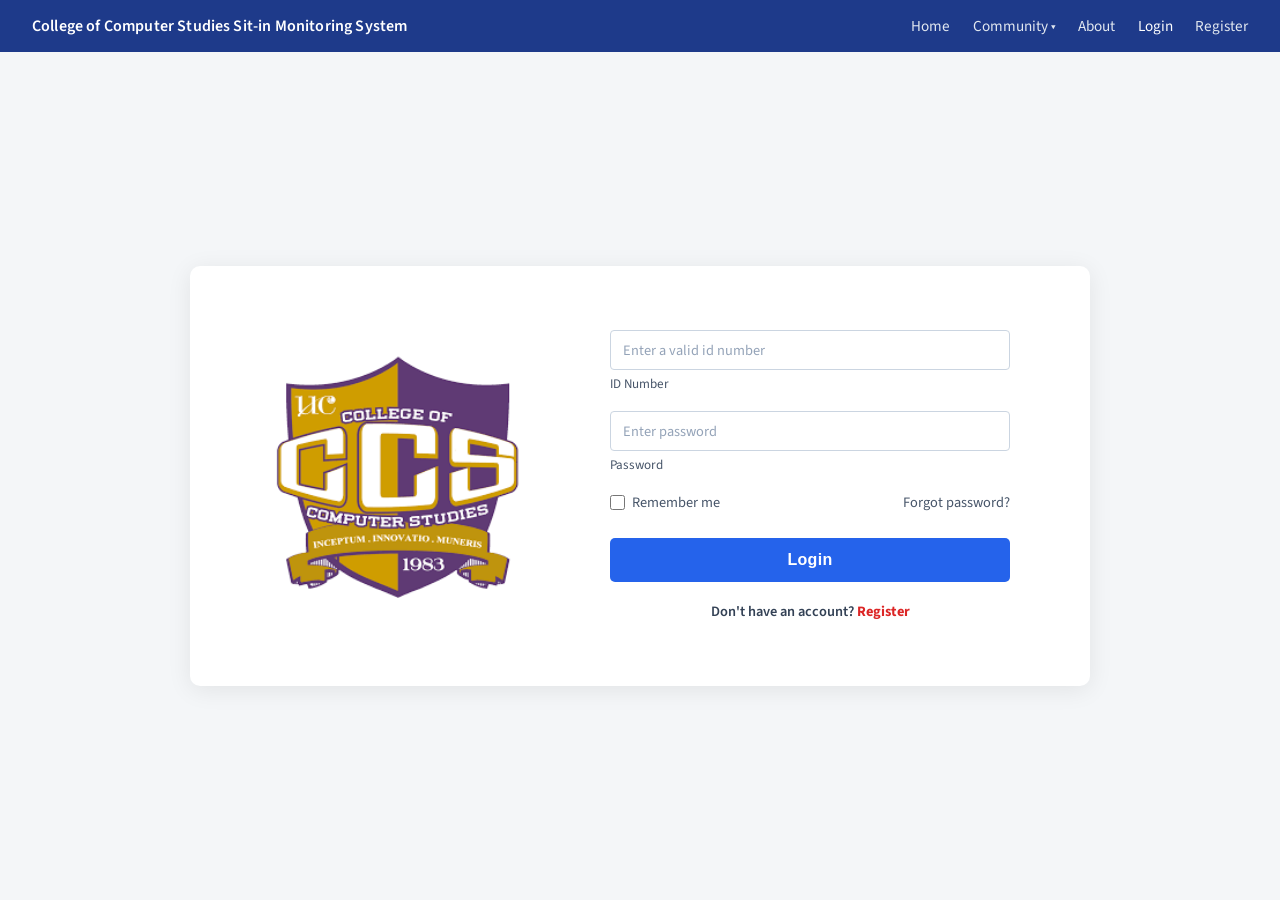
==== index.html @ 719eb95a "add all" ====
<!DOCTYPE html>
<html lang="en">
<head>
  <meta charset="UTF-8" />
  <meta name="viewport" content="width=device-width, initial-scale=1.0"/>
  <title>CCS | Login</title>
  <link href="https://fonts.googleapis.com/css2?family=Source+Sans+3:wght@400;600;700&display=swap" rel="stylesheet"/>
  <link rel="stylesheet" href="style.css">
</head>
<body class="login-page">
  <!-- NAVBAR -->
  <nav>
    <span class="nav-brand">College of Computer Studies Sit-in Monitoring System</span>
    <ul class="nav-links">
      <li><a href="#">Home</a></li>
      <li><a href="#">Community ▾</a></li>
      <li><a href="#">About</a></li>
      <li><a href="#" class="active">Login</a></li>
      <li><a href="register.html">Register</a></li>
    </ul>
  </nav>

  <!-- MAIN CONTENT -->
  <main>
    <div class="login-card">
      <!-- FIXED LOGO - NO FALLBACK BOX -->
      <div class="logo-side">
        <img src="images/logo.png" alt="UC CCS Logo" style="width:260px;height:auto;display:block;"/>
      </div>

      <!-- Form -->
      <div class="form-side">
        <form id="login-form">
          <div class="field-group">
            <input type="text" id="idNumber" name="idNumber" placeholder="Enter a valid id number" required/>
            <label for="idNumber">ID Number</label>
          </div>

          <div class="field-group">
            <input type="password" id="password" name="password" placeholder="Enter password" required/>
            <label for="password">Password</label>
          </div>

          <div class="row-options">
            <label class="remember">
              <input type="checkbox" id="rememberMe"/>
              Remember me
            </label>
            <a href="#" class="forgot">Forgot password?</a>
          </div>

          <button type="submit" class="btn-login">Login</button>

          <p class="register-hint">
            Don't have an account? <a href="register.html">Register</a>
          </p>
        </form>
      </div>
    </div>
  </main>

  <script src="script.js"></script>
</body>
</html>
---- style.css ----
*, *::before, *::after { 
  box-sizing: border-box; 
  margin: 0; 
  padding: 0; 
}

body {
  font-family: 'Source Sans 3', sans-serif;
  background: #f4f6f8;
  min-height: 100vh;
  display: flex;
  flex-direction: column;
}

/* ── NAVBAR ── */
nav {
  background: #1e3a8a;
  padding: 0 2rem;
  height: 52px;
  display: flex;
  align-items: center;
  justify-content: space-between;
}

.nav-brand {
  color: #fff;
  font-size: 1rem;
  font-weight: 600;
  letter-spacing: 0.01em;
}

.nav-links {
  display: flex;
  gap: 1.4rem;
  list-style: none;
}

.nav-links a {
  color: #e2e8f0;
  text-decoration: none;
  font-size: 0.95rem;
  transition: color .2s;
}

.nav-links a:hover,
.nav-links a.active { 
  color: #fff; 
}

/* ── LOGIN PAGE ── */
.login-page main {
  flex: 1;
  display: flex;
  align-items: center;
  justify-content: center;
  padding: 3rem 2rem;
}

.login-card {
  background: #fff;
  border-radius: 10px;
  box-shadow: 0 4px 24px rgba(0,0,0,.08);
  display: flex;
  align-items: center;
  gap: 5rem;
  padding: 4rem 5rem;
  max-width: 900px;
  width: 100%;
}

/* NAV LOGO - UPPER RIGHT CORNER */
.nav-logo {
  width: 45px;
  height: auto;
  border-radius: 4px;
}


.logo-fallback {
  display: none;
  width: 220px;
  height: 220px;
  background: linear-gradient(135deg, #4c1d95, #92400e);
  border-radius: 12px;
  display: flex;
  align-items: center;
  justify-content: center;
  color: #fff;
  font-size: 3rem;
  font-weight: 900;
  margin: 0 auto;
}

.form-side {
  flex: 1;
  min-width: 280px;
}

/* ── REGISTER PAGE ── */
.register-page main {
  flex: 1;
  display: flex;
  align-items: flex-start;
  justify-content: center;
  padding: 2.5rem 1.5rem;
}

.register-card {
  background: #fff;
  border-radius: 10px;
  box-shadow: 0 4px 24px rgba(0,0,0,.08);
  padding: 2.5rem 3rem;
  max-width: 880px;
  width: 100%;
  position: relative;
}

.btn-back {
  position: absolute;
  top: 1.4rem;
  left: 1.4rem;
  background: #dc2626;
  color: #fff;
  border: none;
  border-radius: 4px;
  padding: .35rem .9rem;
  font-size: 0.85rem;
  font-weight: 600;
  cursor: pointer;
  transition: background .2s;
  text-decoration: none;
}

.btn-back:hover { 
  background: #b91c1c; 
}

.register-card h1 {
  text-align: center;
  font-size: 1.6rem;
  font-weight: 700;
  color: #1e293b;
  margin-bottom: 2rem;
}

.register-body {
  display: flex;
  gap: 3rem;
  align-items: flex-start;
}

.form-col {
  flex: 1;
}

.illustration-col {
  width: 220px;
  flex-shrink: 0;
  display: flex;
  align-items: center;
  justify-content: center;
  padding-top: 1rem;
}

.svg-illustration {
  width: 200px;
}

/* ── FORM FIELDS (Shared) ── */
.field-group {
  margin-bottom: 1.1rem;
}

.field-group input,
.field-group select {
  width: 100%;
  padding: .55rem .75rem;
  border: 1px solid #cbd5e1;
  border-radius: 4px;
  font-size: 0.9rem;
  color: #334155;
  outline: none;
  background: #fff;
  transition: border-color .2s, box-shadow .2s;
  font-family: inherit;
}

.field-group input:focus,
.field-group select:focus {
  border-color: #3b82f6;
  box-shadow: 0 0 0 3px rgba(59,130,246,.12);
}

.field-group label {
  display: block;
  font-size: 0.82rem;
  color: #475569;
  margin-top: .3rem;
}

.field-group input::placeholder { 
  color: #94a3b8; 
}

/* ── LOGIN SPECIFIC ── */
.row-options {
  display: flex;
  align-items: center;
  justify-content: space-between;
  margin-bottom: 1.6rem;
}

.remember {
  display: flex;
  align-items: center;
  gap: .45rem;
  font-size: 0.9rem;
  color: #475569;
  cursor: pointer;
}

.remember input[type="checkbox"] {
  width: 15px;
  height: 15px;
  accent-color: #1e3a8a;
  cursor: pointer;
}

.forgot {
  font-size: 0.9rem;
  color: #475569;
  text-decoration: none;
  transition: color .2s;
}

.forgot:hover { 
  color: #1e3a8a; 
}

.btn-login {
  width: 100%;
  padding: .8rem;
  background: #2563eb;
  color: #fff;
  font-size: 1rem;
  font-weight: 600;
  border: none;
  border-radius: 5px;
  cursor: pointer;
  letter-spacing: 0.02em;
  transition: background .2s, transform .1s;
}

.btn-login:hover { 
  background: #1d4ed8; 
}

.btn-login:active { 
  transform: scale(.98); 
}

.register-hint {
  text-align: center;
  margin-top: 1.2rem;
  font-size: 0.9rem;
  font-weight: 600;
  color: #334155;
}

.register-hint a {
  color: #dc2626;
  text-decoration: none;
  font-weight: 700;
}

.register-hint a:hover { 
  text-decoration: underline; 
}

/* ── REGISTER BUTTON ── */
.btn-register {
  display: block;
  margin: 1.8rem auto 0;
  padding: .65rem 2.5rem;
  background: #2563eb;
  color: #fff;
  font-size: 0.95rem;
  font-weight: 600;
  border: none;
  border-radius: 5px;
  cursor: pointer;
  transition: background .2s, transform .1s;
  letter-spacing: 0.02em;
}

.btn-register:hover { 
  background: #1d4ed8; 
}

.btn-register:active { 
  transform: scale(.98); 
}

/* RESPONSIVE */
@media (max-width: 768px) {
  .login-card {
    flex-direction: column;
    gap: 2rem;
    padding: 2rem;
  }
  
  .register-body {
    flex-direction: column;
    gap: 2rem;
  }
  
  .illustration-col {
    width: 180px;
  }
}
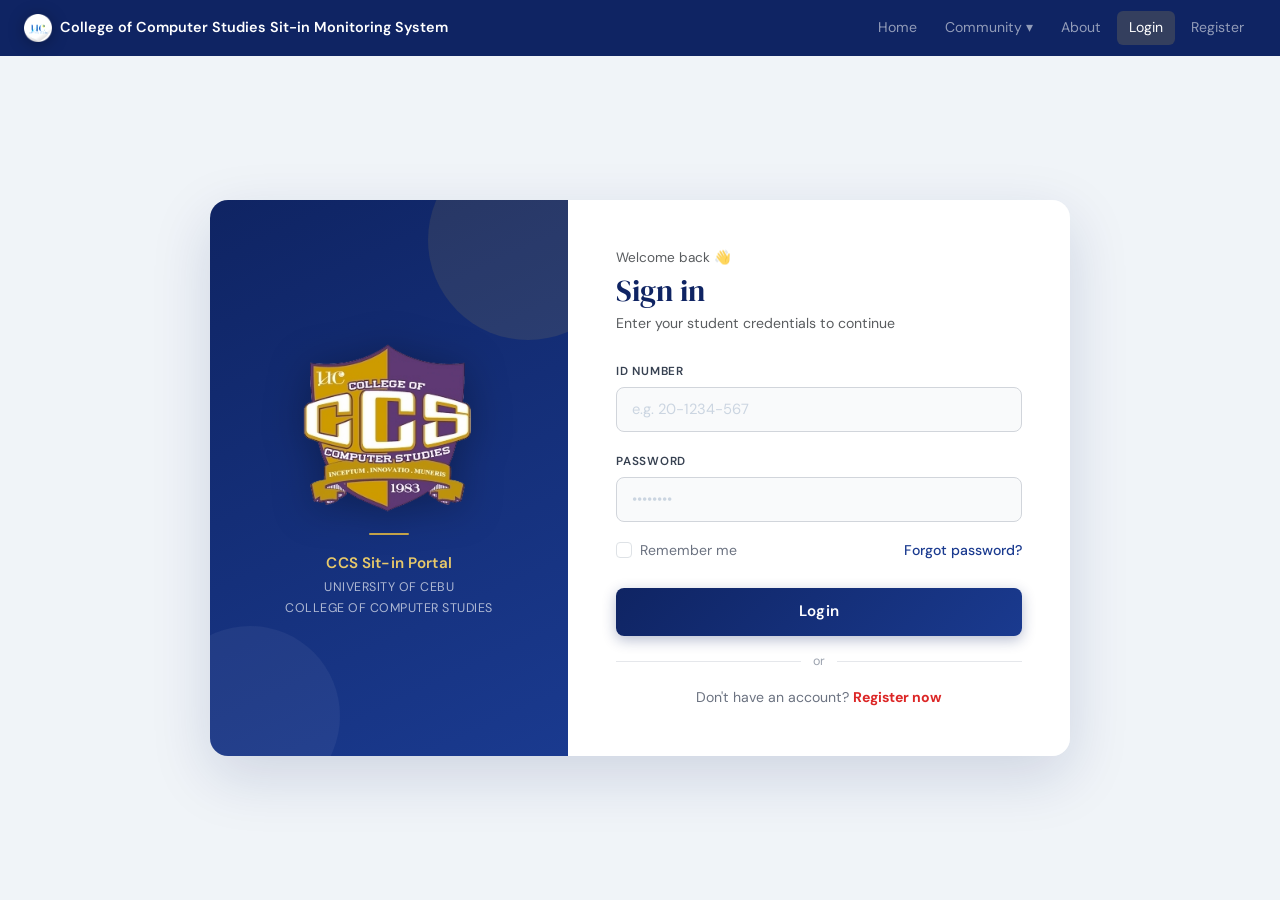
==== commit b298e44f: "Updated better V1" ====
--- a/index.html
+++ b/index.html
@@ -4,61 +4,84 @@
   <meta charset="UTF-8" />
   <meta name="viewport" content="width=device-width, initial-scale=1.0"/>
   <title>CCS | Login</title>
-  <link href="https://fonts.googleapis.com/css2?family=Source+Sans+3:wght@400;600;700&display=swap" rel="stylesheet"/>
-  <link rel="stylesheet" href="style.css">
+  <link href="https://cdn.jsdelivr.net/npm/bootstrap@5.3.3/dist/css/bootstrap.min.css" rel="stylesheet"/>
+  <link href="https://fonts.googleapis.com/css2?family=DM+Sans:wght@400;500;600&family=DM+Serif+Display&display=swap" rel="stylesheet"/>
+  <link href="style.css" rel="stylesheet"/>
 </head>
-<body class="login-page">
-  <!-- NAVBAR -->
-  <nav>
-    <span class="nav-brand">College of Computer Studies Sit-in Monitoring System</span>
-    <ul class="nav-links">
-      <li><a href="#">Home</a></li>
-      <li><a href="#">Community ▾</a></li>
-      <li><a href="#">About</a></li>
-      <li><a href="#" class="active">Login</a></li>
-      <li><a href="register.html">Register</a></li>
-    </ul>
+<body>
+
+  <!-- Navbar -->
+  <nav class="navbar navbar-expand-lg navbar-dark px-4">
+    <a class="navbar-brand fw-semibold d-flex align-items-center" href="index.html" style="font-size:.9rem; text-decoration: none;">
+      <img src="images/UC_LOGO.png" alt="UC Logo" class="nav-logo me-2" onerror="this.src='images/UC_LOGO.jpg'; this.onerror=null;"/>
+      College of Computer Studies Sit-in Monitoring System
+    </a>
+    <button class="navbar-toggler" type="button" data-bs-toggle="collapse" data-bs-target="#navMenu">
+      <span class="navbar-toggler-icon"></span>
+    </button>
+    <div class="collapse navbar-collapse" id="navMenu">
+      <ul class="navbar-nav ms-auto gap-1">
+        <li class="nav-item"><a class="nav-link" href="index.html">Home</a></li>
+        <li class="nav-item"><a class="nav-link" href="#">Community ▾</a></li>
+        <li class="nav-item"><a class="nav-link" href="#">About</a></li>
+        <li class="nav-item"><a class="nav-link active" href="#">Login</a></li>
+        <li class="nav-item"><a class="nav-link" href="register.html">Register</a></li>
+      </ul>
+    </div>
   </nav>
 
-  <!-- MAIN CONTENT -->
-  <main>
-    <div class="login-card">
-      <!-- FIXED LOGO - NO FALLBACK BOX -->
-      <div class="logo-side">
-        <img src="images/logo.png" alt="UC CCS Logo" style="width:260px;height:auto;display:block;"/>
+  <!-- Login wrapper -->
+  <div class="login-wrapper d-flex align-items-center justify-content-center p-3">
+    <div class="login-card d-flex">
+
+      <!-- Brand panel -->
+      <div class="brand-panel d-none d-md-flex flex-column align-items-center justify-content-center p-5 col-md-5 gap-3">
+        <img src="images/logo.png" alt="UC CCS Logo" style="width: 180px; height: auto; background: transparent;" onerror="this.src='images/logo.jpg'; this.onerror=null;"/>
+        <div class="gold-divider"></div>
+        <p class="brand-tagline text-center mb-0">
+          <strong>CCS Sit-in Portal</strong>
+          University of Cebu<br>College of Computer Studies
+        </p>
       </div>
 
-      <!-- Form -->
-      <div class="form-side">
+      <!-- Form panel -->
+      <div class="form-panel d-flex flex-column justify-content-center p-5 col-12 col-md-7">
+        <p class="text-muted mb-1" style="font-size:.85rem;">Welcome back 👋</p>
+        <h1 class="form-title mb-1">Sign in</h1>
+        <p class="text-muted mb-4" style="font-size:.88rem;">Enter your student credentials to continue</p>
+
         <form id="login-form">
-          <div class="field-group">
-            <input type="text" id="idNumber" name="idNumber" placeholder="Enter a valid id number" required/>
-            <label for="idNumber">ID Number</label>
+          <div class="mb-3">
+            <label for="idNumber" class="form-label">ID Number</label>
+            <input type="text" class="form-control" id="idNumber" name="idNumber" placeholder="e.g. 20-1234-567" required/>
           </div>
 
-          <div class="field-group">
-            <input type="password" id="password" name="password" placeholder="Enter password" required/>
-            <label for="password">Password</label>
+          <div class="mb-3">
+            <label for="password" class="form-label">Password</label>
+            <input type="password" class="form-control" id="password" name="password" placeholder="••••••••" required/>
           </div>
 
-          <div class="row-options">
-            <label class="remember">
-              <input type="checkbox" id="rememberMe"/>
-              Remember me
-            </label>
-            <a href="#" class="forgot">Forgot password?</a>
+          <div class="d-flex justify-content-between align-items-center mb-4">
+            <div class="form-check">
+              <input class="form-check-input" type="checkbox" id="rememberMe"/>
+              <label class="form-check-label" for="rememberMe">Remember me</label>
+            </div>
+            <a href="#" class="forgot-link">Forgot password?</a>
           </div>
 
-          <button type="submit" class="btn-login">Login</button>
+          <button type="submit" class="btn btn-ccs text-white w-100 mb-3">Login</button>
 
-          <p class="register-hint">
-            Don't have an account? <a href="register.html">Register</a>
+          <div class="or-divider mb-3">or</div>
+
+          <p class="register-hint mb-0">
+            Don't have an account? <a href="register.html">Register now</a>
           </p>
         </form>
       </div>
     </div>
-  </main>
+  </div>
 
+  <script src="https://cdn.jsdelivr.net/npm/bootstrap@5.3.3/dist/js/bootstrap.bundle.min.js"></script>
   <script src="script.js"></script>
 </body>
 </html>
--- a/style.css
+++ b/style.css
@@ -1,320 +1,143 @@
-*, *::before, *::after { 
-  box-sizing: border-box; 
-  margin: 0; 
-  padding: 0; 
+/* Shared styles */
+body { font-family: 'DM Sans', sans-serif; background-color: #f0f4f8; }
+
+/* Navbar - Shared */
+.navbar { background: #0f2463 !important; min-height: 56px; }
+.nav-dot { width:7px; height:7px; background:#c9a84c; border-radius:50%; display:inline-block; margin-right:8px; flex-shrink:0; }
+.navbar-nav .nav-link { font-size:.88rem; padding:.4rem .75rem !important; border-radius:6px; transition:background .2s; }
+.navbar-nav .nav-link:hover { background:rgba(255,255,255,.1); }
+.navbar-nav .nav-link.active { background:rgba(201,168,76,.2); }
+
+/* Login page styles */
+.login-wrapper { min-height: calc(100vh - 56px); }
+.login-card { max-width:860px; width:100%; border-radius:18px; overflow:hidden; box-shadow:0 20px 60px rgba(15,36,99,.15); }
+
+.brand-panel {
+  background: linear-gradient(155deg, #0f2463 0%, #1a3a8f 100%);
+  position: relative;
+  overflow: hidden;
+}
+.brand-panel::before {
+  content:''; position:absolute; top:-60px; right:-60px;
+  width:200px; height:200px; border-radius:50%;
+  background:rgba(201,168,76,.12);
+}
+.brand-panel::after {
+  content:''; position:absolute; bottom:-50px; left:-50px;
+  width:180px; height:180px; border-radius:50%;
+  background:rgba(255,255,255,.05);
+}
+.brand-panel img {
+  width:155px; filter:drop-shadow(0 4px 20px rgba(0,0,0,.3));
+  position:relative; z-index:1;
+}
+.gold-divider { width:40px; height:2px; background:#c9a84c; border-radius:2px; }
+.brand-tagline { color:rgba(255,255,255,.65); font-size:.78rem; letter-spacing:.04em; text-transform:uppercase; line-height:1.7; }
+.brand-tagline strong { display:block; color:#e8c96a; font-size:.95rem; font-weight:600; letter-spacing:.01em; text-transform:none; }
+
+.form-panel { background:#fff; }
+.form-title { font-family:'DM Serif Display',serif; font-size:1.9rem; color:#0f2463; }
+
+/* Register page styles */
+.register-wrapper { min-height: calc(100vh - 56px); }
+.register-card { max-width:780px; width:100%; border-radius:18px; overflow:hidden; box-shadow:0 20px 60px rgba(15,36,99,.13); }
+
+.card-header-ccs {
+  background:linear-gradient(135deg,#0f2463 0%,#1a3a8f 100%);
+  padding:1.75rem 2.25rem;
+  position:relative;
+  overflow:hidden;
+}
+.card-header-ccs::after {
+  content:''; position:absolute;
+  top:-50px; right:-50px;
+  width:160px; height:160px; border-radius:50%;
+  background:rgba(201,168,76,.15);
+}
+.card-header-ccs h1 { font-family:'DM Serif Display',serif; font-size:1.6rem; color:#fff; }
+.card-header-ccs p { font-size:.85rem; color:rgba(255,255,255,.6); margin-bottom:0; }
+.btn-back {
+  background:rgba(255,255,255,.15); color:#fff;
+  border:1px solid rgba(255,255,255,.25); border-radius:7px;
+  padding:.45rem 1rem; font-size:.85rem; font-weight:600;
+  font-family:inherit; text-decoration:none; display:inline-flex;
+  align-items:center; gap:.4rem; transition:background .2s; position:relative; z-index:1;
+}
+.btn-back:hover { background:rgba(255,255,255,.25); color:#fff; }
+
+.section-heading {
+  font-size:.7rem; font-weight:700; letter-spacing:.1em;
+  text-transform:uppercase; color:#1a3a8f;
+  padding-bottom:.5rem; border-bottom:2px solid #eef0f6;
+  margin-bottom:1rem; margin-top:1.75rem;
+}
+.section-heading:first-of-type { margin-top:0; }
+
+/* Shared form styles */
+.form-label { font-size:.73rem; font-weight:600; letter-spacing:.06em; text-transform:uppercase; color:#374151; margin-bottom:.4rem; }
+.form-control, .form-select {
+  border:1.5px solid #d1d5db; border-radius:8px;
+  padding:.65rem .9rem; font-size:.92rem; font-family:inherit;
+  background:#f9fafb; transition:border-color .2s, box-shadow .2s, background .2s;
+}
+.form-control:focus, .form-select:focus { 
+  border-color:#1a3a8f; background:#fff; 
+  box-shadow:0 0 0 3px rgba(26,58,143,.1); 
+}
+.form-control::placeholder { color:#cbd5e1; }
+.form-check-input:checked { background-color:#0f2463; border-color:#0f2463; }
+.form-check-label { font-size:.88rem; color:#6b7280; }
+
+.forgot-link { font-size:.88rem; color:#1a3a8f; text-decoration:none; font-weight:500; }
+.forgot-link:hover { color:#c9a84c; }
+
+.strength-bar { display:flex; gap:4px; margin-top:5px; }
+.strength-bar span { height:3px; flex:1; border-radius:2px; background:#e5e7eb; transition:background .3s; }
+
+/* Shared buttons */
+.btn-ccs {
+  background:linear-gradient(135deg,#0f2463,#1a3a8f); border:none;
+  border-radius:8px; padding:.8rem; font-size:.95rem; font-weight:600;
+  letter-spacing:.03em; box-shadow:0 4px 14px rgba(15,36,99,.3);
+  transition:transform .15s, box-shadow .2s;
+}
+.btn-ccs:hover { 
+  background:linear-gradient(135deg,#0f2463,#1a3a8f); 
+  transform:translateY(-1px); 
+  box-shadow:0 8px 22px rgba(15,36,99,.35); 
+}
+.btn-ccs:active { transform:scale(.98); }
+
+.or-divider { display:flex; align-items:center; gap:.75rem; color:#9ca3af; font-size:.78rem; }
+.or-divider::before, .or-divider::after { content:''; flex:1; height:1px; background:#e5e7eb; }
+
+.register-hint, .signin-hint { font-size:.88rem; color:#6b7280; }
+.register-hint, .signin-hint { text-align:center; }
+.register-hint a, .signin-hint a { color:#dc2626; font-weight:700; text-decoration:none; }
+.register-hint a:hover, .signin-hint a:hover { text-decoration:underline; }
+.signin-hint a { color:#1a3a8f; font-weight:600; }
+
+.form-footer { border-top:1px solid #f3f4f6; padding-top:1.5rem; margin-top:1.75rem; }
+
+/* ADD THIS TO THE END OF YOUR style.css */
+
+/* Navbar logo */
+.nav-logo {
+  width: 28px !important;
+  height: 28px !important;
+  object-fit: contain;
+  flex-shrink: 0;
+  filter: brightness(1.1) drop-shadow(0 2px 8px rgba(0,0,0,0.3));
+  transition: transform 0.2s ease;
 }
 
-body {
-  font-family: 'Source Sans 3', sans-serif;
-  background: #f4f6f8;
-  min-height: 100vh;
-  display: flex;
-  flex-direction: column;
+.navbar-brand:hover .nav-logo {
+  transform: scale(1.1);
 }
 
-/* ── NAVBAR ── */
-nav {
-  background: #1e3a8a;
-  padding: 0 2rem;
-  height: 52px;
-  display: flex;
-  align-items: center;
-  justify-content: space-between;
+.navbar-brand {
+  transition: color 0.2s ease;
 }
 
-.nav-brand {
-  color: #fff;
-  font-size: 1rem;
-  font-weight: 600;
-  letter-spacing: 0.01em;
-}
-
-.nav-links {
-  display: flex;
-  gap: 1.4rem;
-  list-style: none;
-}
-
-.nav-links a {
-  color: #e2e8f0;
-  text-decoration: none;
-  font-size: 0.95rem;
-  transition: color .2s;
-}
-
-.nav-links a:hover,
-.nav-links a.active { 
-  color: #fff; 
-}
-
-/* ── LOGIN PAGE ── */
-.login-page main {
-  flex: 1;
-  display: flex;
-  align-items: center;
-  justify-content: center;
-  padding: 3rem 2rem;
-}
-
-.login-card {
-  background: #fff;
-  border-radius: 10px;
-  box-shadow: 0 4px 24px rgba(0,0,0,.08);
-  display: flex;
-  align-items: center;
-  gap: 5rem;
-  padding: 4rem 5rem;
-  max-width: 900px;
-  width: 100%;
-}
-
-/* NAV LOGO - UPPER RIGHT CORNER */
-.nav-logo {
-  width: 45px;
-  height: auto;
-  border-radius: 4px;
-}
-
-
-.logo-fallback {
-  display: none;
-  width: 220px;
-  height: 220px;
-  background: linear-gradient(135deg, #4c1d95, #92400e);
-  border-radius: 12px;
-  display: flex;
-  align-items: center;
-  justify-content: center;
-  color: #fff;
-  font-size: 3rem;
-  font-weight: 900;
-  margin: 0 auto;
-}
-
-.form-side {
-  flex: 1;
-  min-width: 280px;
-}
-
-/* ── REGISTER PAGE ── */
-.register-page main {
-  flex: 1;
-  display: flex;
-  align-items: flex-start;
-  justify-content: center;
-  padding: 2.5rem 1.5rem;
-}
-
-.register-card {
-  background: #fff;
-  border-radius: 10px;
-  box-shadow: 0 4px 24px rgba(0,0,0,.08);
-  padding: 2.5rem 3rem;
-  max-width: 880px;
-  width: 100%;
-  position: relative;
-}
-
-.btn-back {
-  position: absolute;
-  top: 1.4rem;
-  left: 1.4rem;
-  background: #dc2626;
-  color: #fff;
-  border: none;
-  border-radius: 4px;
-  padding: .35rem .9rem;
-  font-size: 0.85rem;
-  font-weight: 600;
-  cursor: pointer;
-  transition: background .2s;
-  text-decoration: none;
-}
-
-.btn-back:hover { 
-  background: #b91c1c; 
-}
-
-.register-card h1 {
-  text-align: center;
-  font-size: 1.6rem;
-  font-weight: 700;
-  color: #1e293b;
-  margin-bottom: 2rem;
-}
-
-.register-body {
-  display: flex;
-  gap: 3rem;
-  align-items: flex-start;
-}
-
-.form-col {
-  flex: 1;
-}
-
-.illustration-col {
-  width: 220px;
-  flex-shrink: 0;
-  display: flex;
-  align-items: center;
-  justify-content: center;
-  padding-top: 1rem;
-}
-
-.svg-illustration {
-  width: 200px;
-}
-
-/* ── FORM FIELDS (Shared) ── */
-.field-group {
-  margin-bottom: 1.1rem;
-}
-
-.field-group input,
-.field-group select {
-  width: 100%;
-  padding: .55rem .75rem;
-  border: 1px solid #cbd5e1;
-  border-radius: 4px;
-  font-size: 0.9rem;
-  color: #334155;
-  outline: none;
-  background: #fff;
-  transition: border-color .2s, box-shadow .2s;
-  font-family: inherit;
-}
-
-.field-group input:focus,
-.field-group select:focus {
-  border-color: #3b82f6;
-  box-shadow: 0 0 0 3px rgba(59,130,246,.12);
-}
-
-.field-group label {
-  display: block;
-  font-size: 0.82rem;
-  color: #475569;
-  margin-top: .3rem;
-}
-
-.field-group input::placeholder { 
-  color: #94a3b8; 
-}
-
-/* ── LOGIN SPECIFIC ── */
-.row-options {
-  display: flex;
-  align-items: center;
-  justify-content: space-between;
-  margin-bottom: 1.6rem;
-}
-
-.remember {
-  display: flex;
-  align-items: center;
-  gap: .45rem;
-  font-size: 0.9rem;
-  color: #475569;
-  cursor: pointer;
-}
-
-.remember input[type="checkbox"] {
-  width: 15px;
-  height: 15px;
-  accent-color: #1e3a8a;
-  cursor: pointer;
-}
-
-.forgot {
-  font-size: 0.9rem;
-  color: #475569;
-  text-decoration: none;
-  transition: color .2s;
-}
-
-.forgot:hover { 
-  color: #1e3a8a; 
-}
-
-.btn-login {
-  width: 100%;
-  padding: .8rem;
-  background: #2563eb;
-  color: #fff;
-  font-size: 1rem;
-  font-weight: 600;
-  border: none;
-  border-radius: 5px;
-  cursor: pointer;
-  letter-spacing: 0.02em;
-  transition: background .2s, transform .1s;
-}
-
-.btn-login:hover { 
-  background: #1d4ed8; 
-}
-
-.btn-login:active { 
-  transform: scale(.98); 
-}
-
-.register-hint {
-  text-align: center;
-  margin-top: 1.2rem;
-  font-size: 0.9rem;
-  font-weight: 600;
-  color: #334155;
-}
-
-.register-hint a {
-  color: #dc2626;
-  text-decoration: none;
-  font-weight: 700;
-}
-
-.register-hint a:hover { 
-  text-decoration: underline; 
-}
-
-/* ── REGISTER BUTTON ── */
-.btn-register {
-  display: block;
-  margin: 1.8rem auto 0;
-  padding: .65rem 2.5rem;
-  background: #2563eb;
-  color: #fff;
-  font-size: 0.95rem;
-  font-weight: 600;
-  border: none;
-  border-radius: 5px;
-  cursor: pointer;
-  transition: background .2s, transform .1s;
-  letter-spacing: 0.02em;
-}
-
-.btn-register:hover { 
-  background: #1d4ed8; 
-}
-
-.btn-register:active { 
-  transform: scale(.98); 
-}
-
-/* RESPONSIVE */
-@media (max-width: 768px) {
-  .login-card {
-    flex-direction: column;
-    gap: 2rem;
-    padding: 2rem;
-  }
-  
-  .register-body {
-    flex-direction: column;
-    gap: 2rem;
-  }
-  
-  .illustration-col {
-    width: 180px;
-  }
-}
+/* Remove old nav-dot since we're not using it anymore */
+.nav-dot { display: none; }
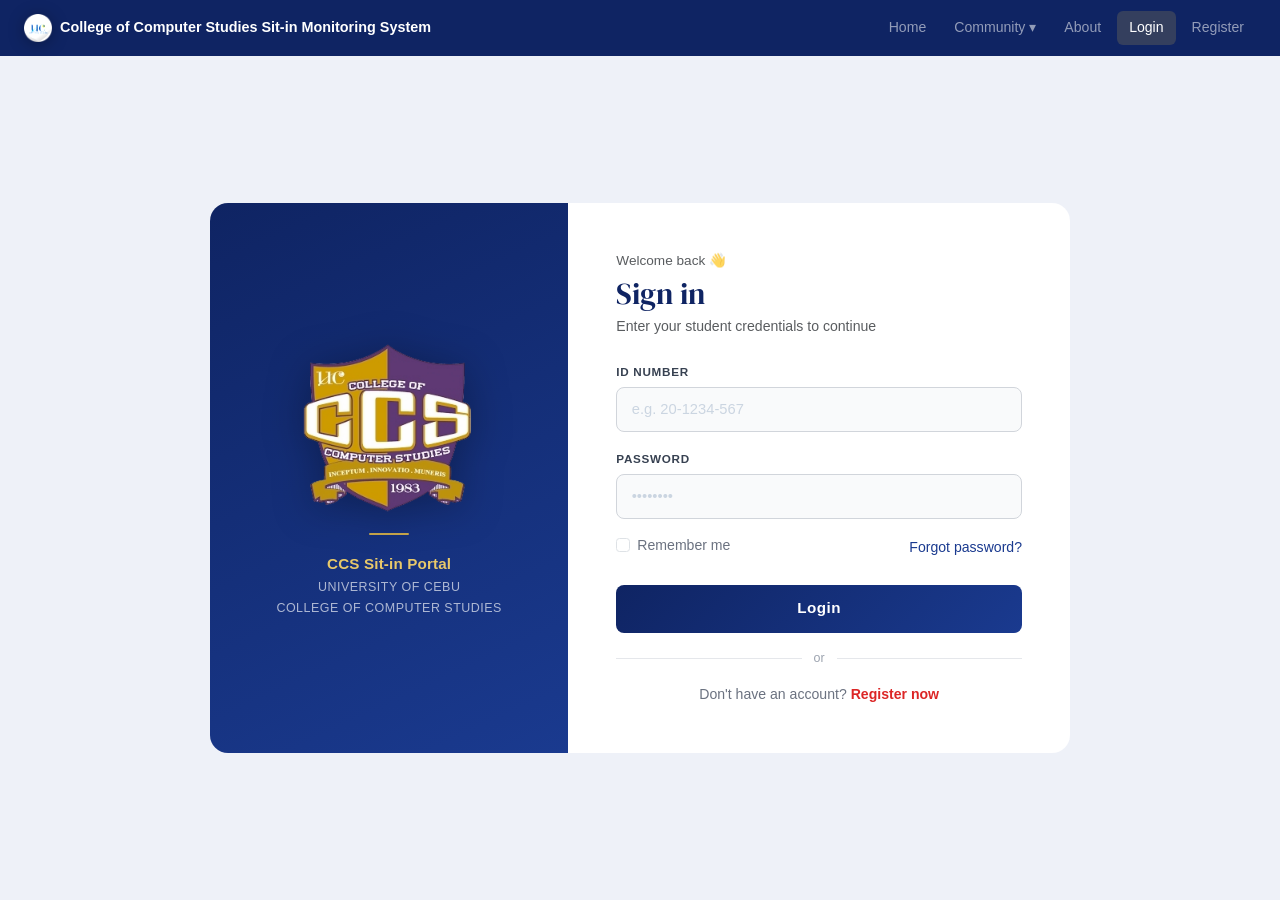
==== commit a045c4b4: "Testing V1" ====
--- a/index.html
+++ b/index.html
@@ -51,6 +51,21 @@
         <p class="text-muted mb-4" style="font-size:.88rem;">Enter your student credentials to continue</p>
 
         <form id="login-form">
+
+          <!-- ↓ ADDED: inline error box (hidden by default, shown on failed login) -->
+          <div id="loginError" style="
+            display:none;
+            background:#fee2e2;
+            border:1px solid #fca5a5;
+            color:#991b1b;
+            border-radius:7px;
+            padding:.55rem .85rem;
+            font-size:.82rem;
+            font-weight:500;
+            margin-bottom:1rem;
+          "></div>
+          <!-- ↑ ADDED -->
+
           <div class="mb-3">
             <label for="idNumber" class="form-label">ID Number</label>
             <input type="text" class="form-control" id="idNumber" name="idNumber" placeholder="e.g. 20-1234-567" required/>
@@ -84,4 +99,4 @@
   <script src="https://cdn.jsdelivr.net/npm/bootstrap@5.3.3/dist/js/bootstrap.bundle.min.js"></script>
   <script src="script.js"></script>
 </body>
-</html>
+</html>
--- a/style.css
+++ b/style.css
@@ -18,12 +18,12 @@
   overflow: hidden;
 }
 .brand-panel::before {
-  content:''; position:absolute; top:-60px; right:-60px;
+  position:absolute; top:-60px; right:-60px;
   width:200px; height:200px; border-radius:50%;
   background:rgba(201,168,76,.12);
 }
 .brand-panel::after {
-  content:''; position:absolute; bottom:-50px; left:-50px;
+  position:absolute; bottom:-50px; left:-50px;
   width:180px; height:180px; border-radius:50%;
   background:rgba(255,255,255,.05);
 }
@@ -49,7 +49,7 @@
   overflow:hidden;
 }
 .card-header-ccs::after {
-  content:''; position:absolute;
+  position:absolute;
   top:-50px; right:-50px;
   width:160px; height:160px; border-radius:50%;
   background:rgba(201,168,76,.15);
@@ -86,6 +86,9 @@
 }
 .form-control::placeholder { color:#cbd5e1; }
 .form-check-input:checked { background-color:#0f2463; border-color:#0f2463; }
+.form-check-input:focus {
+  box-shadow: none !important;
+}
 .form-check-label { font-size:.88rem; color:#6b7280; }
 
 .forgot-link { font-size:.88rem; color:#1a3a8f; text-decoration:none; font-weight:500; }
@@ -118,8 +121,6 @@
 .signin-hint a { color:#1a3a8f; font-weight:600; }
 
 .form-footer { border-top:1px solid #f3f4f6; padding-top:1.5rem; margin-top:1.75rem; }
-
-/* ADD THIS TO THE END OF YOUR style.css */
 
 /* Navbar logo */
 .nav-logo {
@@ -141,3 +142,610 @@
 
 /* Remove old nav-dot since we're not using it anymore */
 .nav-dot { display: none; }
+
+/* NUCLEAR OPTION - Remove ALL focus rings and outlines globally */
+*,
+*::before,
+*::after {
+  box-shadow: none !important;
+  outline: none !important;
+  border-image: none !important;
+}
+
+/* Override Bootstrap form elements specifically */
+.form-check-input:focus,
+.form-control:focus,
+.form-select:focus,
+.btn:focus,
+input:focus,
+input:focus-visible,
+input:focus-within {
+  box-shadow: none !important;
+  outline: none !important;
+  outline-offset: 0 !important;
+}
+
+/* Kill browser default focus styles */
+input:focus-visible,
+button:focus-visible {
+  outline: none !important;
+}
+
+/* ============================================================
+   CCS Sit-in Portal – Student Dashboard
+   style.css
+   ============================================================ */
+
+@import url('https://fonts.googleapis.com/css2?family=Plus+Jakarta+Sans:wght@300;400;500;600;700;800&family=Lora:wght@600;700&display=swap');
+
+/* ── VARIABLES ─────────────────────────────────────────────── */
+:root {
+  --navy:        #0d2255;
+  --navy2:       #16336b;
+  --navy3:       #1e4080;
+  --gold:        #f5a623;
+  --gold2:       #e8961a;
+  --bg:          #eef1f8;
+  --card:        #ffffff;
+  --border:      #dce3f0;
+  --text:        #0d1f45;
+  --text2:       #3d4f75;
+  --text3:       #8494b8;
+  --green:       #16a34a;
+  --green-bg:    #dcfce7;
+  --red:         #dc2626;
+  --red-bg:      #fee2e2;
+  --blue:        #2563eb;
+  --blue-bg:     #dbeafe;
+  --radius:      14px;
+  --radius-sm:   10px;
+  --shadow:      0 2px 12px rgba(13,34,85,.10);
+  --shadow-lg:   0 8px 32px rgba(13,34,85,.18);
+}
+
+/* ── BASE ───────────────────────────────────────────────────── */
+*, *::before, *::after { box-sizing: border-box; }
+
+body {
+  font-family: 'Plus Jakarta Sans', sans-serif;
+  background: var(--bg);
+  color: var(--text);
+  font-size: 14px;
+}
+
+h1, h2, h3, h4, h5, h6,
+.font-display {
+  font-family: 'Lora', serif;
+}
+
+/* ── TOAST ──────────────────────────────────────────────────── */
+#liveToast {
+  min-width: 260px;
+  background: var(--navy);
+  color: #fff;
+  border: none;
+  border-radius: var(--radius-sm);
+  box-shadow: var(--shadow-lg);
+}
+#liveToast .toast-body {
+  display: flex;
+  align-items: center;
+  gap: 10px;
+  font-size: .84rem;
+  font-weight: 600;
+}
+.toast-container {
+  z-index: 1090;
+}
+
+/* ── NAVBAR ─────────────────────────────────────────────────── */
+.ccs-navbar {
+  background: linear-gradient(135deg, var(--navy) 0%, var(--navy2) 100%) !important;
+  box-shadow: 0 3px 20px rgba(13,34,85,.35);
+  padding: 0 28px;
+  height: 62px;
+}
+.ccs-navbar .navbar-brand {
+  font-family: 'Lora', serif;
+  font-size: 1rem;
+  font-weight: 700;
+  color: #fff !important;
+  display: flex;
+  align-items: center;
+  gap: 10px;
+}
+.brand-pip {
+  width: 9px; height: 9px;
+  background: var(--gold);
+  border-radius: 50%;
+  box-shadow: 0 0 8px var(--gold);
+  display: inline-block;
+}
+.ccs-navbar .nav-link {
+  color: rgba(255,255,255,.78) !important;
+  font-size: .82rem;
+  font-weight: 600;
+  padding: 7px 12px !important;
+  border-radius: 8px;
+  transition: background .18s, color .18s;
+  display: flex;
+  align-items: center;
+  gap: 6px;
+}
+.ccs-navbar .nav-link:hover,
+.ccs-navbar .nav-link.active {
+  background: rgba(255,255,255,.14);
+  color: #fff !important;
+}
+.ccs-navbar .nav-link i { font-size: .85rem; }
+
+/* logout btn */
+.btn-logout {
+  background: var(--gold) !important;
+  color: var(--navy) !important;
+  font-weight: 800 !important;
+  border-radius: 8px !important;
+  padding: 7px 16px !important;
+  border: none !important;
+}
+.btn-logout:hover { background: var(--gold2) !important; }
+
+/* notification badge */
+.notif-badge {
+  background: var(--red);
+  color: #fff;
+  font-size: .62rem;
+  font-weight: 800;
+  padding: 1px 6px;
+  border-radius: 20px;
+  margin-left: 2px;
+}
+
+/* custom dropdown */
+.ccs-dropdown-menu {
+  border: 1px solid var(--border);
+  border-radius: var(--radius-sm);
+  box-shadow: var(--shadow-lg);
+  overflow: hidden;
+  min-width: 210px;
+  padding: 0;
+}
+.ccs-dropdown-menu .dropdown-item {
+  font-size: .82rem;
+  font-weight: 500;
+  padding: 11px 16px;
+  color: var(--text);
+  border-bottom: 1px solid var(--border);
+  display: flex;
+  align-items: center;
+  gap: 10px;
+}
+.ccs-dropdown-menu .dropdown-item:last-child { border-bottom: none; }
+.ccs-dropdown-menu .dropdown-item:hover { background: var(--bg); color: var(--navy); }
+
+/* notif panel */
+.notif-header {
+  padding: 10px 16px;
+  border-bottom: 1px solid var(--border);
+  font-size: .78rem;
+  font-weight: 800;
+  color: var(--navy);
+  display: flex;
+  justify-content: space-between;
+  align-items: center;
+}
+.notif-clear {
+  font-weight: 400;
+  color: var(--text3);
+  cursor: pointer;
+  font-size: .73rem;
+}
+.notif-item {
+  display: flex;
+  gap: 12px;
+  padding: 11px 16px;
+  border-bottom: 1px solid var(--border);
+  cursor: pointer;
+  transition: background .15s;
+}
+.notif-item:hover { background: var(--bg); }
+.notif-item:last-child { border-bottom: none; }
+.notif-icon {
+  width: 34px; height: 34px;
+  border-radius: 9px;
+  display: flex; align-items: center; justify-content: center;
+  font-size: .85rem; flex-shrink: 0;
+}
+.notif-icon.blue { background: var(--blue-bg); color: var(--blue); }
+.notif-icon.green { background: var(--green-bg); color: var(--green); }
+.notif-icon.gold { background: #fef3c7; color: var(--gold2); }
+.notif-title { font-size: .8rem; font-weight: 700; color: var(--text); margin-bottom: 2px; }
+.notif-time { font-size: .7rem; color: var(--text3); }
+.notif-empty { padding: 18px; text-align: center; color: var(--text3); font-size: .82rem; font-style: italic; }
+
+/* ── PAGE WRAPPER ───────────────────────────────────────────── */
+.page-wrap {
+  max-width: 1380px;
+  margin: 0 auto;
+  padding: 26px 20px 48px;
+}
+
+/* ── VIEWS ──────────────────────────────────────────────────── */
+.view { display: none; }
+.view.active {
+  display: block;
+  animation: fadeUp .35s ease;
+}
+@keyframes fadeUp {
+  from { opacity: 0; transform: translateY(10px); }
+  to   { opacity: 1; transform: translateY(0); }
+}
+
+/* ── CARD ───────────────────────────────────────────────────── */
+.ccs-card {
+  background: var(--card);
+  border-radius: var(--radius);
+  border: 1px solid var(--border);
+  box-shadow: var(--shadow);
+  overflow: hidden;
+}
+.ccs-card-header {
+  background: linear-gradient(135deg, var(--navy2) 0%, var(--navy3) 100%);
+  color: #fff;
+  padding: 11px 18px;
+  font-size: .72rem;
+  font-weight: 700;
+  letter-spacing: .07em;
+  text-transform: uppercase;
+  display: flex;
+  align-items: center;
+  gap: 8px;
+}
+.ccs-card-header i { opacity: .8; }
+.ccs-card-body { padding: 18px; }
+
+/* ── STUDENT INFO CARD ──────────────────────────────────────── */
+.stu-avatar-wrap {
+  display: flex;
+  flex-direction: column;
+  align-items: center;
+  padding: 22px 18px 16px;
+  border-bottom: 1px solid var(--border);
+}
+.stu-avatar-wrap img {
+  width: 90px; height: 90px;
+  border-radius: 50%;
+  object-fit: cover;
+  border: 3px solid var(--navy2);
+  box-shadow: 0 4px 20px rgba(13,34,85,.25);
+  margin-bottom: 12px;
+}
+.stu-name {
+  font-family: 'Lora', serif;
+  font-size: 1rem;
+  font-weight: 700;
+  color: var(--navy);
+  text-align: center;
+  margin-bottom: 6px;
+}
+.stu-badge {
+  background: var(--bg);
+  border: 1px solid var(--border);
+  border-radius: 20px;
+  padding: 3px 14px;
+  font-size: .68rem;
+  font-weight: 700;
+  color: var(--navy2);
+  text-transform: uppercase;
+  letter-spacing: .06em;
+}
+.info-list { list-style: none; padding: 12px 18px; margin: 0; }
+.info-list li {
+  display: flex;
+  align-items: center;
+  gap: 10px;
+  padding: 9px 0;
+  border-bottom: 1px solid var(--border);
+}
+.info-list li:last-child { border-bottom: none; }
+.info-icon {
+  width: 30px; height: 30px;
+  border-radius: 8px;
+  background: var(--bg);
+  display: flex; align-items: center; justify-content: center;
+  flex-shrink: 0;
+  color: var(--navy2);
+  font-size: .8rem;
+}
+.info-label { font-size: .7rem; color: var(--text3); margin-bottom: 1px; }
+.info-value { font-size: .83rem; font-weight: 700; color: var(--text); }
+
+/* session block */
+.session-block {
+  margin: 0 18px 18px;
+  background: linear-gradient(135deg, var(--navy) 0%, #1a3f90 100%);
+  border-radius: var(--radius-sm);
+  padding: 14px 16px;
+  color: #fff;
+}
+.session-block .s-label { font-size: .68rem; text-transform: uppercase; letter-spacing: .07em; opacity: .7; margin-bottom: 6px; }
+.session-block .s-num { font-family: 'Lora', serif; font-size: 2.2rem; font-weight: 700; line-height: 1; }
+.session-block .s-sub { font-size: .72rem; opacity: .6; margin-top: 3px; }
+.session-bar { background: rgba(255,255,255,.18); border-radius: 99px; height: 5px; margin-top: 12px; overflow: hidden; }
+.session-bar-fill { height: 100%; background: var(--gold); border-radius: 99px; transition: width .8s cubic-bezier(.34,1,.64,1); }
+
+/* ── STATUS STRIP ───────────────────────────────────────────── */
+.status-strip {
+  display: flex;
+  align-items: center;
+  gap: 12px;
+  padding: 13px 18px;
+  border-radius: var(--radius);
+  border: 1.5px solid;
+  font-size: .84rem;
+  font-weight: 600;
+}
+.status-strip.off { background: #f0f4ff; border-color: #c7d4f5; color: var(--navy2); }
+.status-strip.on  { background: var(--green-bg); border-color: #86efac; color: #14532d; }
+.pulse-dot {
+  width: 10px; height: 10px;
+  border-radius: 50%;
+  flex-shrink: 0;
+  animation: pulse 1.8s infinite;
+}
+.pulse-dot.off { background: #94a3c0; box-shadow: 0 0 0 3px rgba(148,163,192,.25); }
+.pulse-dot.on  { background: var(--green); box-shadow: 0 0 0 3px rgba(22,163,74,.25); }
+@keyframes pulse { 0%,100% { opacity:1; } 50% { opacity:.5; } }
+
+/* ── QUICK ACTIONS ──────────────────────────────────────────── */
+.qa-btn {
+  display: flex;
+  flex-direction: column;
+  align-items: center;
+  justify-content: center;
+  gap: 8px;
+  padding: 18px 12px;
+  border-radius: var(--radius-sm);
+  border: 1.5px solid var(--border);
+  background: var(--card);
+  cursor: pointer;
+  color: var(--text);
+  font-size: .8rem;
+  font-weight: 700;
+  text-align: center;
+  transition: all .2s;
+  width: 100%;
+}
+.qa-btn i { font-size: 1.4rem; color: var(--navy2); }
+.qa-btn:hover {
+  background: var(--navy);
+  border-color: var(--navy);
+  color: #fff;
+  transform: translateY(-3px);
+  box-shadow: var(--shadow-lg);
+}
+.qa-btn:hover i { color: var(--gold); }
+.qa-btn.primary { background: var(--navy); border-color: var(--navy); color: #fff; }
+.qa-btn.primary i { color: var(--gold); }
+.qa-btn.primary:hover { background: var(--navy3); }
+
+/* ── ANNOUNCEMENTS ──────────────────────────────────────────── */
+.ann-item { padding: 14px 0; border-bottom: 1px solid var(--border); }
+.ann-item:last-child { border-bottom: none; padding-bottom: 0; }
+.ann-meta { display: flex; align-items: center; gap: 8px; margin-bottom: 8px; }
+.ann-tag {
+  background: var(--navy); color: #fff;
+  font-size: .65rem; font-weight: 800;
+  padding: 2px 9px; border-radius: 4px;
+  text-transform: uppercase; letter-spacing: .05em;
+}
+.ann-date { color: var(--text3); font-size: .72rem; }
+.ann-text {
+  background: var(--bg);
+  border-radius: var(--radius-sm);
+  padding: 10px 14px;
+  font-size: .83rem; color: var(--text2); line-height: 1.65;
+  border-left: 3px solid var(--navy3);
+}
+.ann-empty { color: var(--text3); font-style: italic; }
+
+/* ── RULES ──────────────────────────────────────────────────── */
+.rules-scroll { padding: 16px 18px; max-height: 500px; overflow-y: auto; font-size: .82rem; line-height: 1.72; color: var(--text2); }
+.rules-scroll::-webkit-scrollbar { width: 4px; }
+.rules-scroll::-webkit-scrollbar-track { background: var(--bg); }
+.rules-scroll::-webkit-scrollbar-thumb { background: var(--border); border-radius: 99px; }
+.rules-uni { font-family: 'Lora', serif; font-weight: 700; font-size: .95rem; color: var(--navy); text-align: center; margin-bottom: 3px; }
+.rules-dept { font-size: .68rem; text-align: center; color: var(--text3); text-transform: uppercase; letter-spacing: .07em; margin-bottom: 12px; }
+.rules-sec { font-weight: 800; font-size: .72rem; color: var(--navy); text-transform: uppercase; letter-spacing: .06em; margin: 14px 0 8px; padding-bottom: 5px; border-bottom: 1.5px solid var(--border); }
+.rules-scroll ol { padding-left: 18px; }
+.rules-scroll ol li { margin-bottom: 9px; }
+.rules-scroll ol li::marker { color: var(--navy2); font-weight: 700; }
+
+/* ── DATA TABLE ─────────────────────────────────────────────── */
+.ccs-table { width: 100%; border-collapse: collapse; font-size: .82rem; }
+.ccs-table th {
+  background: var(--navy); color: #fff;
+  padding: 10px 14px; text-align: left;
+  font-size: .72rem; font-weight: 700;
+  letter-spacing: .05em; text-transform: uppercase;
+}
+.ccs-table th:first-child { border-radius: 8px 0 0 8px; }
+.ccs-table th:last-child  { border-radius: 0 8px 8px 0; }
+.ccs-table td { padding: 10px 14px; border-bottom: 1px solid var(--border); color: var(--text2); vertical-align: middle; }
+.ccs-table tr:last-child td { border-bottom: none; }
+.ccs-table tr:hover td { background: #f8f9ff; }
+.no-data-row td { text-align: center; padding: 40px; color: var(--text3); font-style: italic; }
+
+/* chips */
+.chip { display: inline-block; padding: 3px 12px; border-radius: 20px; font-size: .7rem; font-weight: 700; border: 1.5px solid; }
+.chip-blue   { background: var(--blue-bg);  color: var(--blue);  border-color: #bfdbfe; }
+.chip-green  { background: var(--green-bg); color: var(--green); border-color: #bbf7d0; }
+.chip-red    { background: var(--red-bg);   color: var(--red);   border-color: #fecaca; }
+
+/* pagination */
+.ccs-pgbtn {
+  width: 32px; height: 32px; border-radius: 7px;
+  border: 1.5px solid var(--border); background: var(--card);
+  cursor: pointer; font-size: .78rem; font-weight: 700; color: var(--text2);
+  transition: .18s; display: inline-flex; align-items: center; justify-content: center;
+}
+.ccs-pgbtn:hover, .ccs-pgbtn.active { background: var(--navy); color: #fff; border-color: var(--navy); }
+
+/* table controls */
+.tbl-entries select {
+  border: 1.5px solid var(--border); border-radius: 7px;
+  padding: 5px 10px; font-size: .82rem; background: var(--card);
+  outline: none; cursor: pointer; font-family: inherit;
+}
+.tbl-search {
+  display: flex; align-items: center; gap: 8px;
+  background: var(--card); border: 1.5px solid var(--border);
+  border-radius: 8px; padding: 6px 12px;
+}
+.tbl-search input {
+  border: none; outline: none;
+  font-size: .82rem; color: var(--text); background: transparent; width: 200px;
+  font-family: inherit;
+}
+.tbl-search i { color: var(--text3); font-size: .8rem; }
+
+/* view header */
+.view-header { display: flex; align-items: center; justify-content: space-between; margin-bottom: 20px; }
+.view-title { font-family: 'Lora', serif; font-size: 1.45rem; font-weight: 700; color: var(--navy); display: flex; align-items: center; gap: 10px; }
+.view-title i { font-size: 1.2rem; color: var(--navy3); }
+
+/* ── FORMS ──────────────────────────────────────────────────── */
+.form-label-ccs {
+  display: block;
+  font-size: .72rem; font-weight: 700; color: var(--text2);
+  text-transform: uppercase; letter-spacing: .06em;
+  margin-bottom: 6px;
+}
+.form-control-ccs, .form-select-ccs {
+  width: 100%; padding: 10px 14px;
+  border: 1.5px solid var(--border); border-radius: var(--radius-sm);
+  font-size: .875rem; color: var(--text); background: var(--bg);
+  outline: none; transition: border-color .18s, background .18s;
+  font-family: inherit;
+}
+.form-control-ccs:focus, .form-select-ccs:focus {
+  border-color: var(--navy2); background: #fff;
+}
+.form-control-ccs[readonly] { color: var(--text3); cursor: default; }
+
+/* ── BUTTONS ────────────────────────────────────────────────── */
+.btn-ccs-primary {
+  display: flex; align-items: center; justify-content: center; gap: 8px;
+  width: 100%; padding: 12px;
+  border-radius: var(--radius-sm); border: none;
+  background: var(--navy); color: #fff;
+  font-size: .9rem; font-weight: 700; cursor: pointer;
+  transition: background .18s, transform .15s; font-family: inherit;
+}
+.btn-ccs-primary:hover { background: var(--navy3); transform: translateY(-1px); }
+
+.btn-ccs-outline {
+  background: none; border: 1.5px solid var(--border);
+  border-radius: 7px; color: var(--text2);
+  font-size: .72rem; font-weight: 700;
+  padding: 4px 10px; cursor: pointer; transition: .18s; font-family: inherit;
+}
+.btn-ccs-outline:hover { border-color: var(--navy); color: var(--navy); }
+.btn-ccs-danger { color: var(--red); border-color: #fecaca; }
+.btn-ccs-danger:hover { background: var(--red-bg); border-color: var(--red); }
+
+.btn-ccs-export {
+  display: flex; align-items: center; gap: 8px;
+  padding: 9px 18px; border-radius: var(--radius-sm); border: none;
+  background: var(--navy); color: #fff;
+  font-size: .82rem; font-weight: 700; cursor: pointer;
+  transition: background .18s; font-family: inherit;
+}
+.btn-ccs-export:hover { background: var(--navy3); }
+
+/* ── RESERVATION ────────────────────────────────────────────── */
+.res-tip { display: flex; gap: 10px; padding: 10px 0; border-bottom: 1px solid var(--border); align-items: flex-start; font-size: .8rem; color: var(--text2); line-height: 1.55; }
+.res-tip:last-child { border-bottom: none; }
+.res-tip i { color: var(--navy2); width: 16px; flex-shrink: 0; margin-top: 2px; }
+.res-tip strong { color: var(--navy); }
+
+.res-row {
+  display: flex; align-items: center; justify-content: space-between;
+  padding: 11px 14px; border-radius: var(--radius-sm);
+  background: var(--bg); border: 1.5px solid var(--border);
+  margin-bottom: 10px;
+}
+.res-row-lab { font-size: .88rem; font-weight: 700; color: var(--navy); }
+.res-row-meta { font-size: .75rem; color: var(--text3); margin-top: 2px; }
+
+/* ── PROFILE ────────────────────────────────────────────────── */
+.profile-av-card {
+  display: flex; flex-direction: column; align-items: center;
+  padding: 28px 20px;
+}
+.profile-av-card img {
+  width: 110px; height: 110px;
+  border-radius: 50%; object-fit: cover;
+  border: 3px solid var(--navy2); box-shadow: var(--shadow-lg);
+  margin-bottom: 14px;
+}
+.profile-name { font-family: 'Lora', serif; font-size: 1.05rem; font-weight: 700; color: var(--navy); text-align: center; margin-bottom: 4px; }
+.profile-role { font-size: .75rem; color: var(--text3); text-align: center; margin-bottom: 16px; }
+.btn-photo {
+  display: flex; align-items: center; gap: 7px;
+  border: 1.5px solid var(--border); background: none;
+  border-radius: 8px; padding: 7px 16px;
+  font-size: .78rem; font-weight: 700; color: var(--navy2);
+  cursor: pointer; transition: .18s; font-family: inherit;
+}
+.btn-photo:hover { border-color: var(--navy); background: var(--bg); }
+.profile-sess-stat {
+  width: 100%; margin-top: 20px;
+  background: var(--navy); border-radius: var(--radius-sm);
+  padding: 14px; color: #fff; text-align: center;
+}
+.profile-sess-stat .big { font-family: 'Lora', serif; font-size: 2rem; font-weight: 700; }
+.profile-sess-stat .sml { font-size: .72rem; opacity: .65; }
+
+/* ── MODALS (custom) ────────────────────────────────────────── */
+.ccs-modal .modal-content {
+  border-radius: var(--radius);
+  border: none;
+  box-shadow: 0 20px 60px rgba(0,0,0,.22);
+  text-align: center;
+  padding: 10px;
+}
+.ccs-modal .modal-body { padding: 28px 24px 10px; }
+.ccs-modal .modal-footer { border: none; justify-content: center; padding-bottom: 22px; gap: 10px; }
+.m-icon {
+  width: 64px; height: 64px; border-radius: 50%;
+  border: 2.5px solid var(--green);
+  display: flex; align-items: center; justify-content: center;
+  margin: 0 auto 18px;
+  color: var(--green); font-size: 1.6rem;
+}
+.m-icon.warn   { border-color: var(--gold);  color: var(--gold); }
+.m-icon.danger { border-color: var(--red);   color: var(--red);  }
+.m-title { font-family: 'Lora', serif; font-size: 1.3rem; font-weight: 700; color: var(--navy); margin-bottom: 8px; }
+.m-sub   { font-size: .85rem; color: var(--text3); line-height: 1.55; }
+.btn-m-ok {
+  background: var(--navy); color: #fff; border: none;
+  border-radius: var(--radius-sm); padding: 11px 36px;
+  font-size: .9rem; font-weight: 700; cursor: pointer;
+  font-family: inherit; transition: background .18s;
+}
+.btn-m-ok:hover { background: var(--navy3); }
+.btn-m-ok.danger { background: var(--red); }
+.btn-m-ok.danger:hover { background: #b91c1c; }
+.btn-m-cancel {
+  background: var(--bg); color: var(--text2);
+  border: 1.5px solid var(--border); border-radius: var(--radius-sm);
+  padding: 11px 24px; font-size: .9rem; font-weight: 700;
+  cursor: pointer; font-family: inherit; transition: .18s;
+}
+.btn-m-cancel:hover { border-color: var(--navy); color: var(--navy); }
+
+/* ── MISC ───────────────────────────────────────────────────── */
+.tbl-footer { display: flex; align-items: center; justify-content: space-between; margin-top: 14px; font-size: .78rem; color: var(--text3); }
+.gap-2 { gap: .5rem !important; }
+.divider { border: none; border-top: 1px solid var(--border); margin: 6px 0 18px; }
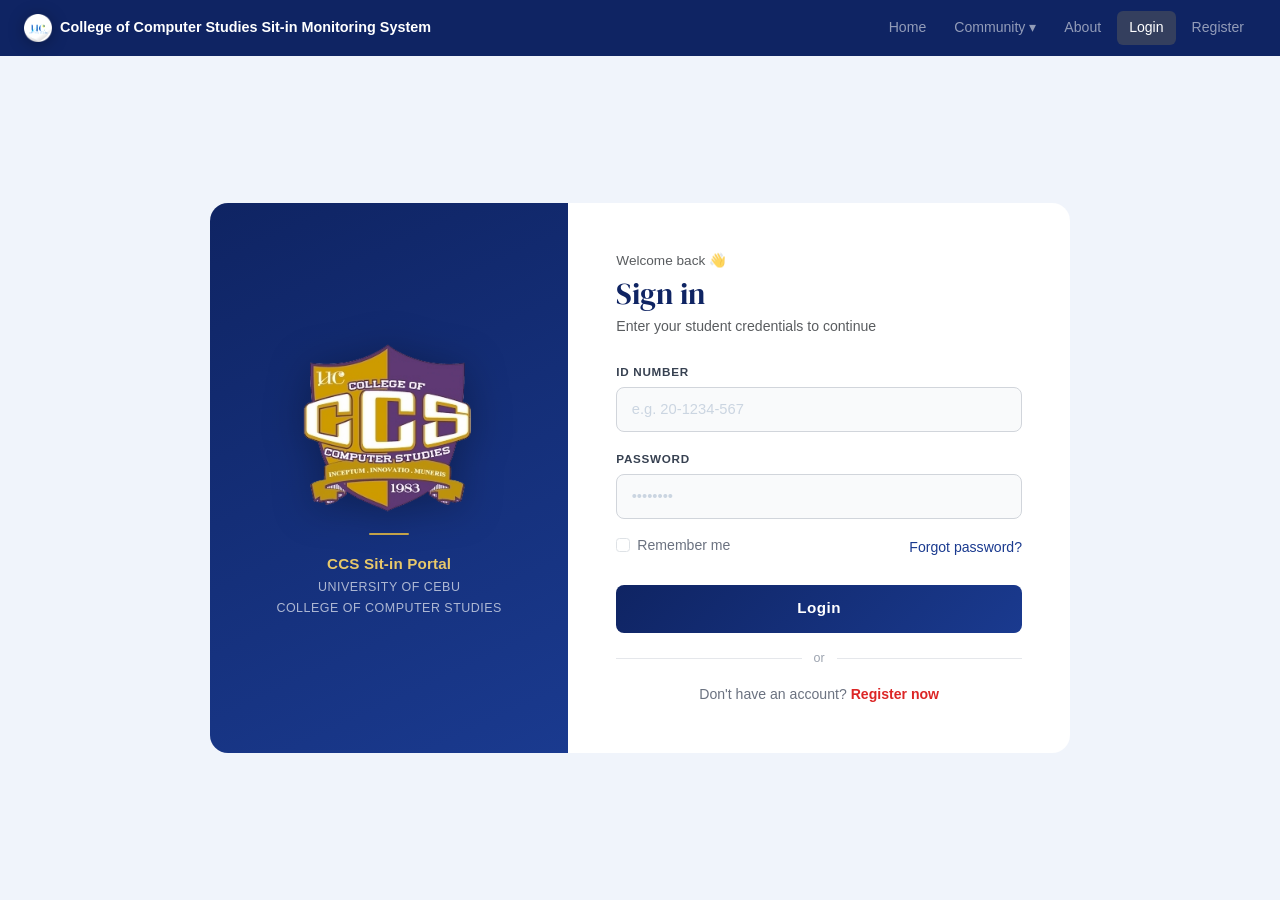
==== commit 6b15f2f3: "Updated V3.2" ====
--- a/index.html
+++ b/index.html
@@ -6,13 +6,159 @@
   <title>CCS | Login</title>
   <link href="https://cdn.jsdelivr.net/npm/bootstrap@5.3.3/dist/css/bootstrap.min.css" rel="stylesheet"/>
   <link href="https://fonts.googleapis.com/css2?family=DM+Sans:wght@400;500;600&family=DM+Serif+Display&display=swap" rel="stylesheet"/>
+  <link href="https://cdnjs.cloudflare.com/ajax/libs/font-awesome/6.5.0/css/all.min.css" rel="stylesheet"/>
   <link href="style.css" rel="stylesheet"/>
+  <style>
+    /* ── MODAL OVERLAY ─────────────────────────────── */
+    .ccs-overlay {
+      display: none;
+      position: fixed; inset: 0; z-index: 1100;
+      background: rgba(10,22,60,0.72);
+      backdrop-filter: blur(8px);
+      align-items: center; justify-content: center;
+      padding: 1rem;
+      animation: fadeOverlay .2s ease;
+    }
+    .ccs-overlay.show { display: flex; }
+    @keyframes fadeOverlay { from { opacity:0; } to { opacity:1; } }
+
+    .ccs-modal-box {
+      background: #fff;
+      border-radius: 20px;
+      width: 100%; max-width: 720px;
+      max-height: 88vh;
+      overflow-y: auto;
+      box-shadow: 0 32px 80px rgba(10,22,60,0.35);
+      animation: slideUp .25s cubic-bezier(.22,.9,.45,1);
+      position: relative;
+    }
+    @keyframes slideUp { from { transform:translateY(28px); opacity:0; } to { transform:translateY(0); opacity:1; } }
+
+    .ccs-modal-header {
+      background: linear-gradient(135deg, #0a1e5e, #1a3a9e);
+      color: #fff;
+      padding: 1.8rem 2rem 1.4rem;
+      border-radius: 20px 20px 0 0;
+      position: relative;
+    }
+    .ccs-modal-header h2 {
+      font-family: 'DM Serif Display', serif;
+      font-size: 1.6rem; margin: 0; font-weight: 400;
+    }
+    .ccs-modal-header p {
+      font-size: .85rem; opacity: .75; margin: .3rem 0 0;
+    }
+    .ccs-modal-close {
+      position: absolute; top: 1rem; right: 1.2rem;
+      background: rgba(255,255,255,.15); border: none;
+      color: #fff; width: 32px; height: 32px;
+      border-radius: 50%; cursor: pointer; font-size: .85rem;
+      display: flex; align-items: center; justify-content: center;
+      transition: background .15s;
+    }
+    .ccs-modal-close:hover { background: rgba(255,255,255,.28); }
+    .ccs-modal-body { padding: 1.8rem 2rem; }
+
+    /* ── ABOUT SECTIONS ─────────────────────────────── */
+    .about-section {
+      display: flex; gap: 1rem; align-items: flex-start;
+      padding: 1rem; border-radius: 12px;
+      border: 1px solid #e8eef8;
+      margin-bottom: .85rem;
+      transition: box-shadow .15s;
+    }
+    .about-section:hover { box-shadow: 0 4px 18px rgba(10,22,60,.08); }
+    .about-icon {
+      width: 44px; height: 44px; border-radius: 11px; flex-shrink: 0;
+      display: flex; align-items: center; justify-content: center;
+      font-size: 1.1rem;
+    }
+    .about-icon.blue  { background: rgba(37,99,235,.1);  color: #2563eb; }
+    .about-icon.gold  { background: rgba(201,152,0,.1);  color: #b98900; }
+    .about-icon.green { background: rgba(16,185,129,.1); color: #059669; }
+    .about-icon.red   { background: rgba(220,38,38,.1);  color: #dc2626; }
+    .about-icon.navy  { background: rgba(10,22,60,.08);  color: #0a1e5e; }
+    .about-section h6 { font-size: .88rem; font-weight: 700; color: #0a1e5e; margin: 0 0 .25rem; }
+    .about-section p  { font-size: .8rem;  color: #64748b; margin: 0; line-height: 1.55; }
+
+    /* ── COMMUNITY DROPDOWN ──────────────────────────── */
+    .comm-dropdown {
+      display: none;
+      position: absolute;
+      top: calc(100% + 10px);
+      right: 0;
+      width: 300px;
+      background: #fff;
+      border-radius: 14px;
+      box-shadow: 0 12px 40px rgba(10,22,60,.18);
+      border: 1px solid #e2e8f0;
+      padding: .6rem;
+      z-index: 1050;
+      animation: slideUp .18s ease;
+    }
+    .comm-dropdown.show { display: block; }
+    .comm-item {
+      display: flex; align-items: center; gap: .85rem;
+      padding: .7rem .85rem; border-radius: 9px;
+      text-decoration: none; color: inherit;
+      transition: background .12s;
+    }
+    .comm-item:hover { background: #f1f5ff; }
+    .comm-item-icon {
+      width: 38px; height: 38px; border-radius: 9px; flex-shrink: 0;
+      display: flex; align-items: center; justify-content: center;
+      font-size: .95rem;
+    }
+    .comm-item-title { font-size: .83rem; font-weight: 700; color: #0a1e5e; display: block; }
+    .comm-item-sub   { font-size: .72rem; color: #94a3b8; display: block; margin-top: 1px; }
+    .comm-divider { border: none; border-top: 1px solid #e8eef8; margin: .4rem 0; }
+
+    /* ── HOME MODAL – HERO ───────────────────────────── */
+    .home-hero {
+      background: linear-gradient(135deg, #0a1e5e, #1a3a9e);
+      padding: 1.8rem 2rem;
+      border-radius: 20px 20px 0 0;
+      color: #fff; text-align: center;
+    }
+    .home-hero h2 { font-family:'DM Serif Display',serif; font-size:1.5rem; font-weight:400; margin:.6rem 0 .4rem; }
+    .home-hero p  { font-size:.82rem; opacity:.75; margin:0; }
+    .home-stat-grid {
+      display: grid; grid-template-columns: repeat(3,1fr); gap: .75rem;
+      padding: 1.4rem 2rem;
+    }
+    .home-stat {
+      background: #f8faff;
+      border: 1px solid #e2eaf8;
+      border-radius: 12px; padding: 1rem .75rem; text-align: center;
+    }
+    .home-stat .num { font-family:'DM Serif Display',serif; font-size:2rem; color:#0a1e5e; line-height:1; }
+    .home-stat .lbl { font-size:.72rem; color:#94a3b8; font-weight:600; text-transform:uppercase; letter-spacing:.5px; margin-top:.3rem; }
+    .home-feature-list { padding: 0 2rem 1.8rem; display:flex; flex-direction:column; gap:.65rem; }
+    .home-feature {
+      display: flex; align-items: center; gap: .75rem;
+      padding: .7rem 1rem; border-radius: 10px;
+      background: #f8faff; border: 1px solid #e8eef8;
+      font-size: .82rem; color: #334155;
+    }
+    .home-feature i { width: 20px; text-align:center; color: #2563eb; }
+
+    /* ── CLAMPED NAV DROPDOWN PARENT ───────────────────── */
+    .nav-community-wrap { position: relative; }
+
+    /* ── POINT BADGE (for community) ─────────────────── */
+    .badge-new {
+      background: #ef4444; color: #fff;
+      font-size: .58rem; font-weight: 800;
+      padding: 1px 5px; border-radius: 20px;
+      vertical-align: middle; margin-left: 3px;
+    }
+  </style>
 </head>
 <body>
 
   <!-- Navbar -->
   <nav class="navbar navbar-expand-lg navbar-dark px-4">
-    <a class="navbar-brand fw-semibold d-flex align-items-center" href="index.html" style="font-size:.9rem; text-decoration: none;">
+    <a class="navbar-brand fw-semibold d-flex align-items-center" href="index.html" style="font-size:.9rem; text-decoration:none;">
       <img src="images/UC_LOGO.png" alt="UC Logo" class="nav-logo me-2" onerror="this.src='images/UC_LOGO.jpg'; this.onerror=null;"/>
       College of Computer Studies Sit-in Monitoring System
     </a>
@@ -20,23 +166,202 @@
       <span class="navbar-toggler-icon"></span>
     </button>
     <div class="collapse navbar-collapse" id="navMenu">
-      <ul class="navbar-nav ms-auto gap-1">
-        <li class="nav-item"><a class="nav-link" href="index.html">Home</a></li>
-        <li class="nav-item"><a class="nav-link" href="#">Community ▾</a></li>
-        <li class="nav-item"><a class="nav-link" href="#">About</a></li>
+      <ul class="navbar-nav ms-auto gap-1 align-items-lg-center">
+
+        <!-- HOME -->
+        <li class="nav-item">
+          <a class="nav-link" href="#" onclick="openHomeModal(event)">Home</a>
+        </li>
+
+        <!-- COMMUNITY dropdown -->
+        <li class="nav-item nav-community-wrap">
+          <a class="nav-link" href="#" onclick="toggleCommunity(event)">
+            Community ▾
+          </a>
+          <div class="comm-dropdown" id="commDropdown">
+            <a class="comm-item" href="#" onclick="closeAll()">
+              <div class="comm-item-icon" style="background:rgba(37,99,235,.1);color:#2563eb;">
+                <i class="fa-solid fa-users"></i>
+              </div>
+              <div>
+                <span class="comm-item-title">Student Groups</span>
+                <span class="comm-item-sub">Connect with your classmates & org</span>
+              </div>
+            </a>
+            <hr class="comm-divider"/>
+            <a class="comm-item" href="#" onclick="closeAll()">
+              <div class="comm-item-icon" style="background:rgba(16,185,129,.1);color:#059669;">
+                <i class="fa-solid fa-calendar-days"></i>
+              </div>
+              <div>
+                <span class="comm-item-title">Lab Events <span class="badge-new">NEW</span></span>
+                <span class="comm-item-sub">Upcoming workshops & hackathons</span>
+              </div>
+            </a>
+            <hr class="comm-divider"/>
+            <a class="comm-item" href="#" onclick="closeAll()">
+              <div class="comm-item-icon" style="background:rgba(245,158,11,.1);color:#b98900;">
+                <i class="fa-solid fa-trophy"></i>
+              </div>
+              <div>
+                <span class="comm-item-title">Leaderboard</span>
+                <span class="comm-item-sub">Top sit-in students this semester</span>
+              </div>
+            </a>
+            <hr class="comm-divider"/>
+            <a class="comm-item" href="#" onclick="closeAll()">
+              <div class="comm-item-icon" style="background:rgba(139,92,246,.1);color:#7c3aed;">
+                <i class="fa-solid fa-comment-dots"></i>
+              </div>
+              <div>
+                <span class="comm-item-title">Feedback Board</span>
+                <span class="comm-item-sub">Share your lab session experience</span>
+              </div>
+            </a>
+          </div>
+        </li>
+
+        <!-- ABOUT -->
+        <li class="nav-item">
+          <a class="nav-link" href="#" onclick="openAboutModal(event)">About</a>
+        </li>
+
         <li class="nav-item"><a class="nav-link active" href="#">Login</a></li>
         <li class="nav-item"><a class="nav-link" href="register.html">Register</a></li>
       </ul>
     </div>
   </nav>
 
+
+  <!-- ═══════════════ HOME MODAL ═══════════════ -->
+  <div class="ccs-overlay" id="homeOverlay" onclick="handleOverlayClick(event,'homeOverlay')">
+    <div class="ccs-modal-box" style="max-width:600px;">
+      <div class="home-hero">
+        <button class="ccs-modal-close" onclick="closeModal('homeOverlay')"><i class="fa-solid fa-xmark"></i></button>
+        <img src="images/logo.png" alt="CCS Logo" style="width:70px;height:70px;object-fit:contain;border-radius:50%;background:rgba(255,255,255,.1);padding:8px;" onerror="this.style.display='none'"/>
+        <h2>CCS Sit-in Monitoring System</h2>
+        <p>University of Cebu — College of Computer Studies</p>
+      </div>
+      <div class="home-stat-grid">
+        <div class="home-stat">
+          <div class="num">4</div>
+          <div class="lbl">Labs Available</div>
+        </div>
+        <div class="home-stat">
+          <div class="num">30</div>
+          <div class="lbl">Sessions / Student</div>
+        </div>
+        <div class="home-stat">
+          <div class="num">24/7</div>
+          <div class="lbl">Online Access</div>
+        </div>
+      </div>
+      <div class="home-feature-list">
+        <div class="home-feature">
+          <i class="fa-solid fa-calendar-plus"></i>
+          <span><strong>Reserve a Lab PC</strong> — Book your preferred PC in Labs 524, 526, 528, or 530</span>
+        </div>
+        <div class="home-feature">
+          <i class="fa-solid fa-clock-rotate-left"></i>
+          <span><strong>Track Your Sessions</strong> — View your sit-in history, duration, and remaining sessions</span>
+        </div>
+        <div class="home-feature">
+          <i class="fa-solid fa-star"></i>
+          <span><strong>Earn Points</strong> — Get rewarded for completing sit-in sessions and climb the leaderboard</span>
+        </div>
+        <div class="home-feature">
+          <i class="fa-solid fa-desktop"></i>
+          <span><strong>Check Lab Status</strong> — See real-time PC availability before heading to the lab</span>
+        </div>
+        <div style="text-align:center;margin-top:.5rem;">
+          <a href="register.html" style="
+            display:inline-block;background:linear-gradient(135deg,#0a1e5e,#2563eb);
+            color:#fff;text-decoration:none;border-radius:10px;
+            padding:.65rem 2rem;font-size:.85rem;font-weight:700;
+          ">Get Started — Register Now</a>
+        </div>
+      </div>
+    </div>
+  </div>
+
+
+  <!-- ═══════════════ ABOUT MODAL ═══════════════ -->
+  <div class="ccs-overlay" id="aboutOverlay" onclick="handleOverlayClick(event,'aboutOverlay')">
+    <div class="ccs-modal-box">
+      <div class="ccs-modal-header">
+        <button class="ccs-modal-close" onclick="closeModal('aboutOverlay')"><i class="fa-solid fa-xmark"></i></button>
+        <div style="display:flex;align-items:center;gap:.75rem;">
+          <div style="width:42px;height:42px;border-radius:10px;background:rgba(255,255,255,.15);display:flex;align-items:center;justify-content:center;font-size:1.1rem;">
+            <i class="fa-solid fa-circle-info"></i>
+          </div>
+          <div>
+            <h2>About the System</h2>
+            <p>CCS Sit-in Monitoring System — University of Cebu</p>
+          </div>
+        </div>
+      </div>
+      <div class="ccs-modal-body">
+
+        <div class="about-section">
+          <div class="about-icon blue"><i class="fa-solid fa-bullseye"></i></div>
+          <div>
+            <h6>Our Purpose</h6>
+            <p>The CCS Sit-in Monitoring System is designed to streamline the management of student sit-in sessions in the College of Computer Studies laboratories. It replaces manual logbook tracking with a fast, digital solution that benefits both students and administrators.</p>
+          </div>
+        </div>
+
+        <div class="about-section">
+          <div class="about-icon navy"><i class="fa-solid fa-flask"></i></div>
+          <div>
+            <h6>Laboratory Coverage</h6>
+            <p>The system covers four CCS computer labs — <strong>Lab 524, Lab 526, Lab 528, and Lab 530</strong>. Each lab has 40 PCs that students can view and reserve in real time through the student dashboard.</p>
+          </div>
+        </div>
+
+        <div class="about-section">
+          <div class="about-icon gold"><i class="fa-solid fa-user-graduate"></i></div>
+          <div>
+            <h6>For Students</h6>
+            <p>Students can reserve a PC, monitor their sit-in history, check remaining sessions (30 per semester), earn points for completed sessions, and view the leaderboard. All features are accessible after a one-time registration.</p>
+          </div>
+        </div>
+
+        <div class="about-section">
+          <div class="about-icon green"><i class="fa-solid fa-shield-halved"></i></div>
+          <div>
+            <h6>For Administrators</h6>
+            <p>CCS lab administrators can log students in and out, view real-time sit-in activity, manage reservations, generate reports, post announcements, award points, and monitor feedback — all from a single secure admin dashboard.</p>
+          </div>
+        </div>
+
+        <div class="about-section">
+          <div class="about-icon red"><i class="fa-solid fa-code"></i></div>
+          <div>
+            <h6>Technology Stack</h6>
+            <p>Built with <strong>PHP, MySQL, Bootstrap 5, and Chart.js</strong>. Hosted locally via XAMPP for the University of Cebu CCS department. The system was developed as a final capstone project by BS Computer Science students.</p>
+          </div>
+        </div>
+
+        <div style="background:#f8faff;border:1px solid #e2eaf8;border-radius:12px;padding:1rem 1.2rem;text-align:center;margin-top:.5rem;">
+          <div style="font-size:.78rem;color:#94a3b8;font-weight:600;text-transform:uppercase;letter-spacing:.5px;margin-bottom:.35rem;">Need Help?</div>
+          <div style="font-size:.83rem;color:#334155;">Contact the CCS Lab Administrator or visit the laboratory during operating hours.</div>
+          <div style="font-size:.78rem;color:#2563eb;margin-top:.35rem;font-weight:600;">
+            <i class="fa-solid fa-location-dot"></i> University of Cebu — College of Computer Studies, Lab 524
+          </div>
+        </div>
+
+      </div>
+    </div>
+  </div>
+
+
   <!-- Login wrapper -->
   <div class="login-wrapper d-flex align-items-center justify-content-center p-3">
     <div class="login-card d-flex">
 
       <!-- Brand panel -->
       <div class="brand-panel d-none d-md-flex flex-column align-items-center justify-content-center p-5 col-md-5 gap-3">
-        <img src="images/logo.png" alt="UC CCS Logo" style="width: 180px; height: auto; background: transparent;" onerror="this.src='images/logo.jpg'; this.onerror=null;"/>
+        <img src="images/logo.png" alt="UC CCS Logo" style="width:180px;height:auto;background:transparent;" onerror="this.src='images/logo.jpg'; this.onerror=null;"/>
         <div class="gold-divider"></div>
         <p class="brand-tagline text-center mb-0">
           <strong>CCS Sit-in Portal</strong>
@@ -51,8 +376,6 @@
         <p class="text-muted mb-4" style="font-size:.88rem;">Enter your student credentials to continue</p>
 
         <form id="login-form">
-
-          <!-- ↓ ADDED: inline error box (hidden by default, shown on failed login) -->
           <div id="loginError" style="
             display:none;
             background:#fee2e2;
@@ -64,7 +387,6 @@
             font-weight:500;
             margin-bottom:1rem;
           "></div>
-          <!-- ↑ ADDED -->
 
           <div class="mb-3">
             <label for="idNumber" class="form-label">ID Number</label>
@@ -85,9 +407,7 @@
           </div>
 
           <button type="submit" class="btn btn-ccs text-white w-100 mb-3">Login</button>
-
           <div class="or-divider mb-3">or</div>
-
           <p class="register-hint mb-0">
             Don't have an account? <a href="register.html">Register now</a>
           </p>
@@ -98,5 +418,43 @@
 
   <script src="https://cdn.jsdelivr.net/npm/bootstrap@5.3.3/dist/js/bootstrap.bundle.min.js"></script>
   <script src="script.js"></script>
+  <script>
+    // ── MODAL HELPERS ──────────────────────────────
+    function openHomeModal(e)  { e?.preventDefault(); closeAll(); document.getElementById('homeOverlay').classList.add('show'); }
+    function openAboutModal(e) { e?.preventDefault(); closeAll(); document.getElementById('aboutOverlay').classList.add('show'); }
+    function closeModal(id)    { document.getElementById(id).classList.remove('show'); }
+    function handleOverlayClick(e, id) { if (e.target.id === id) closeModal(id); }
+
+    // ── COMMUNITY DROPDOWN ─────────────────────────
+    function toggleCommunity(e) {
+      e?.preventDefault();
+      const dd = document.getElementById('commDropdown');
+      const wasOpen = dd.classList.contains('show');
+      closeAll();
+      if (!wasOpen) dd.classList.add('show');
+    }
+
+    function closeAll() {
+      document.getElementById('commDropdown').classList.remove('show');
+      // Don't auto-close modals here
+    }
+
+    // Close community dropdown when clicking outside
+    document.addEventListener('click', function(e) {
+      const wrap = document.querySelector('.nav-community-wrap');
+      if (wrap && !wrap.contains(e.target)) {
+        document.getElementById('commDropdown').classList.remove('show');
+      }
+    });
+
+    // ESC key closes everything
+    document.addEventListener('keydown', function(e) {
+      if (e.key === 'Escape') {
+        closeModal('homeOverlay');
+        closeModal('aboutOverlay');
+        document.getElementById('commDropdown').classList.remove('show');
+      }
+    });
+  </script>
 </body>
 </html>
--- a/style.css
+++ b/style.css
@@ -179,28 +179,126 @@
 @import url('https://fonts.googleapis.com/css2?family=Plus+Jakarta+Sans:wght@300;400;500;600;700;800&family=Lora:wght@600;700&display=swap');
 
 /* ── VARIABLES ─────────────────────────────────────────────── */
+/* ══════════════════════════════════════════════════════
+   LIGHT THEME (default)
+   ══════════════════════════════════════════════════════ */
 :root {
+  /* Brand */
   --navy:        #0d2255;
   --navy2:       #16336b;
   --navy3:       #1e4080;
   --gold:        #f5a623;
   --gold2:       #e8961a;
-  --bg:          #eef1f8;
+
+  /* Semantic tokens — light */
+  --bg:          #f0f4fb;
+  --bg2:         #e8edf8;
   --card:        #ffffff;
+  --card2:       #f8faff;
   --border:      #dce3f0;
+  --border2:     #c8d4ee;
   --text:        #0d1f45;
   --text2:       #3d4f75;
   --text3:       #8494b8;
+  --text4:       #b0bdd8;
+
+  /* Status */
   --green:       #16a34a;
   --green-bg:    #dcfce7;
+  --green-border:#86efac;
   --red:         #dc2626;
   --red-bg:      #fee2e2;
   --blue:        #2563eb;
   --blue-bg:     #dbeafe;
-  --radius:      14px;
+  --amber:       #d97706;
+  --amber-bg:    #fef3c7;
+
+  /* Nav */
+  --nav-bg:      linear-gradient(135deg,#0b1d4f 0%,#1a3a8f 100%);
+  --nav-text:    rgba(255,255,255,0.82);
+  --nav-active:  rgba(255,255,255,0.12);
+  --nav-hover:   rgba(255,255,255,0.08);
+
+  /* Card header */
+  --header-bg:   linear-gradient(135deg,#16336b 0%,#1e4080 100%);
+  --header-text: #ffffff;
+
+  /* Input */
+  --input-bg:    #ffffff;
+  --input-border:#d1d9f0;
+  --input-text:  #0d1f45;
+  --input-placeholder: #a0aec8;
+
+  /* Shadow */
+  --shadow:      0 2px 16px rgba(13,34,85,.08);
+  --shadow-md:   0 4px 24px rgba(13,34,85,.12);
+  --shadow-lg:   0 8px 40px rgba(13,34,85,.18);
+
+  /* Radius */
+  --radius:      16px;
   --radius-sm:   10px;
-  --shadow:      0 2px 12px rgba(13,34,85,.10);
-  --shadow-lg:   0 8px 32px rgba(13,34,85,.18);
+  --radius-xs:   7px;
+
+  /* Scrollbar */
+  --scroll-track: #e8edf8;
+  --scroll-thumb: #c0ccdf;
+}
+
+/* ══════════════════════════════════════════════════════
+   DARK THEME
+   ══════════════════════════════════════════════════════ */
+body.dark-mode {
+  --navy:        #4f8ef7;
+  --navy2:       #6aa3fa;
+  --navy3:       #84b8fc;
+  --gold:        #f5a623;
+  --gold2:       #fbbf24;
+
+  --bg:          #0d1117;
+  --bg2:         #111827;
+  --card:        #161b22;
+  --card2:       #1c2333;
+  --border:      #21262d;
+  --border2:     #30363d;
+  --text:        #e6edf3;
+  --text2:       #adbac7;
+  --text3:       #768390;
+  --text4:       #545d68;
+
+  --green:       #3fb950;
+  --green-bg:    rgba(63,185,80,.14);
+  --green-border:rgba(63,185,80,.3);
+  --red:         #f85149;
+  --red-bg:      rgba(248,81,73,.14);
+  --blue:        #58a6ff;
+  --blue-bg:     rgba(88,166,255,.14);
+  --amber:       #f0883e;
+  --amber-bg:    rgba(240,136,62,.14);
+
+  --nav-bg:      linear-gradient(135deg,#0d1b35 0%,#111f3a 100%);
+  --nav-text:    rgba(230,237,243,0.85);
+  --nav-active:  rgba(88,166,255,.18);
+  --nav-hover:   rgba(255,255,255,.07);
+
+  --header-bg:   linear-gradient(135deg,#1c2333 0%,#21262d 100%);
+  --header-text: #e6edf3;
+
+  --input-bg:    #1c2333;
+  --input-border:#30363d;
+  --input-text:  #e6edf3;
+  --input-placeholder: #545d68;
+
+  --shadow:      0 2px 16px rgba(0,0,0,.45);
+  --shadow-md:   0 4px 24px rgba(0,0,0,.55);
+  --shadow-lg:   0 8px 40px rgba(0,0,0,.7);
+
+  --scroll-track: #161b22;
+  --scroll-thumb: #30363d;
+}
+
+/* Dark mode smooth transitions */
+body, body * {
+  transition: background-color .2s ease, border-color .2s ease, color .2s ease;
 }
 
 /* ── BASE ───────────────────────────────────────────────────── */
@@ -218,12 +316,17 @@
   font-family: 'Lora', serif;
 }
 
+/* ── SCROLLBAR ──────────────────────────────────────────────── */
+::-webkit-scrollbar { width: 5px; height: 5px; }
+::-webkit-scrollbar-track { background: var(--scroll-track); }
+::-webkit-scrollbar-thumb { background: var(--scroll-thumb); border-radius: 99px; }
+
 /* ── TOAST ──────────────────────────────────────────────────── */
 #liveToast {
-  min-width: 260px;
-  background: var(--navy);
-  color: #fff;
-  border: none;
+  min-width: 280px;
+  background: var(--card);
+  color: var(--text);
+  border: 1px solid var(--border);
   border-radius: var(--radius-sm);
   box-shadow: var(--shadow-lg);
 }
@@ -233,21 +336,20 @@
   gap: 10px;
   font-size: .84rem;
   font-weight: 600;
-}
-.toast-container {
-  z-index: 1090;
-}
+  color: var(--text);
+}
+.toast-container { z-index: 1090; }
 
 /* ── NAVBAR ─────────────────────────────────────────────────── */
 .ccs-navbar {
-  background: linear-gradient(135deg, var(--navy) 0%, var(--navy2) 100%) !important;
-  box-shadow: 0 3px 20px rgba(13,34,85,.35);
-  padding: 0 28px;
-  height: 62px;
+  background: var(--nav-bg) !important;
+  box-shadow: 0 2px 20px rgba(0,0,0,.25);
+  padding: 0 24px;
+  height: 60px;
 }
 .ccs-navbar .navbar-brand {
   font-family: 'Lora', serif;
-  font-size: 1rem;
+  font-size: .98rem;
   font-weight: 700;
   color: #fff !important;
   display: flex;
@@ -255,59 +357,66 @@
   gap: 10px;
 }
 .brand-pip {
-  width: 9px; height: 9px;
+  width: 8px; height: 8px;
   background: var(--gold);
   border-radius: 50%;
   box-shadow: 0 0 8px var(--gold);
   display: inline-block;
 }
 .ccs-navbar .nav-link {
-  color: rgba(255,255,255,.78) !important;
-  font-size: .82rem;
+  color: var(--nav-text) !important;
+  font-size: .8rem;
   font-weight: 600;
-  padding: 7px 12px !important;
+  padding: 6px 11px !important;
   border-radius: 8px;
-  transition: background .18s, color .18s;
+  transition: background .15s, color .15s;
   display: flex;
   align-items: center;
   gap: 6px;
 }
-.ccs-navbar .nav-link:hover,
+.ccs-navbar .nav-link:hover { background: var(--nav-hover); color: #fff !important; }
 .ccs-navbar .nav-link.active {
-  background: rgba(255,255,255,.14);
+  background: var(--nav-active);
   color: #fff !important;
-}
-.ccs-navbar .nav-link i { font-size: .85rem; }
+  font-weight: 700;
+}
+.ccs-navbar .nav-link i { font-size: .82rem; }
 
 /* logout btn */
 .btn-logout {
   background: var(--gold) !important;
-  color: var(--navy) !important;
+  color: #0d2255 !important;
   font-weight: 800 !important;
   border-radius: 8px !important;
-  padding: 7px 16px !important;
+  padding: 6px 16px !important;
   border: none !important;
-}
-.btn-logout:hover { background: var(--gold2) !important; }
+  font-size: .8rem !important;
+  transition: background .15s, transform .15s !important;
+  display: inline-flex !important;
+  align-items: center !important;
+  gap: 6px !important;
+}
+.btn-logout:hover { background: var(--gold2) !important; transform: translateY(-1px); }
 
 /* notification badge */
 .notif-badge {
   background: var(--red);
   color: #fff;
-  font-size: .62rem;
+  font-size: .6rem;
   font-weight: 800;
   padding: 1px 6px;
   border-radius: 20px;
   margin-left: 2px;
 }
 
-/* custom dropdown */
+/* dropdown */
 .ccs-dropdown-menu {
   border: 1px solid var(--border);
   border-radius: var(--radius-sm);
   box-shadow: var(--shadow-lg);
+  background: var(--card);
   overflow: hidden;
-  min-width: 210px;
+  min-width: 230px;
   padding: 0;
 }
 .ccs-dropdown-menu .dropdown-item {
@@ -316,9 +425,11 @@
   padding: 11px 16px;
   color: var(--text);
   border-bottom: 1px solid var(--border);
+  background: var(--card);
   display: flex;
   align-items: center;
   gap: 10px;
+  transition: background .12s;
 }
 .ccs-dropdown-menu .dropdown-item:last-child { border-bottom: none; }
 .ccs-dropdown-menu .dropdown-item:hover { background: var(--bg); color: var(--navy); }
@@ -329,24 +440,21 @@
   border-bottom: 1px solid var(--border);
   font-size: .78rem;
   font-weight: 800;
-  color: var(--navy);
+  color: var(--text);
+  background: var(--card);
   display: flex;
   justify-content: space-between;
   align-items: center;
 }
-.notif-clear {
-  font-weight: 400;
-  color: var(--text3);
-  cursor: pointer;
-  font-size: .73rem;
-}
+.notif-clear { font-weight: 400; color: var(--text3); cursor: pointer; font-size: .73rem; }
 .notif-item {
   display: flex;
   gap: 12px;
   padding: 11px 16px;
   border-bottom: 1px solid var(--border);
+  background: var(--card);
   cursor: pointer;
-  transition: background .15s;
+  transition: background .12s;
 }
 .notif-item:hover { background: var(--bg); }
 .notif-item:last-child { border-bottom: none; }
@@ -356,28 +464,29 @@
   display: flex; align-items: center; justify-content: center;
   font-size: .85rem; flex-shrink: 0;
 }
-.notif-icon.blue { background: var(--blue-bg); color: var(--blue); }
+.notif-icon.blue  { background: var(--blue-bg);  color: var(--blue);  }
 .notif-icon.green { background: var(--green-bg); color: var(--green); }
-.notif-icon.gold { background: #fef3c7; color: var(--gold2); }
+.notif-icon.gold  { background: var(--amber-bg); color: var(--amber); }
 .notif-title { font-size: .8rem; font-weight: 700; color: var(--text); margin-bottom: 2px; }
-.notif-time { font-size: .7rem; color: var(--text3); }
+.notif-msg   { font-size: .75rem; color: var(--text2); line-height: 1.45; }
+.notif-time  { font-size: .7rem; color: var(--text3); }
 .notif-empty { padding: 18px; text-align: center; color: var(--text3); font-size: .82rem; font-style: italic; }
 
 /* ── PAGE WRAPPER ───────────────────────────────────────────── */
 .page-wrap {
   max-width: 1380px;
   margin: 0 auto;
-  padding: 26px 20px 48px;
+  padding: 24px 20px 48px;
 }
 
 /* ── VIEWS ──────────────────────────────────────────────────── */
 .view { display: none; }
 .view.active {
   display: block;
-  animation: fadeUp .35s ease;
+  animation: fadeUp .3s ease;
 }
 @keyframes fadeUp {
-  from { opacity: 0; transform: translateY(10px); }
+  from { opacity: 0; transform: translateY(8px); }
   to   { opacity: 1; transform: translateY(0); }
 }
 
@@ -388,10 +497,12 @@
   border: 1px solid var(--border);
   box-shadow: var(--shadow);
   overflow: hidden;
-}
+  transition: box-shadow .2s;
+}
+.ccs-card:hover { box-shadow: var(--shadow-md); }
 .ccs-card-header {
-  background: linear-gradient(135deg, var(--navy2) 0%, var(--navy3) 100%);
-  color: #fff;
+  background: var(--header-bg);
+  color: var(--header-text);
   padding: 11px 18px;
   font-size: .72rem;
   font-weight: 700;
@@ -409,49 +520,49 @@
   display: flex;
   flex-direction: column;
   align-items: center;
-  padding: 22px 18px 16px;
+  padding: 24px 18px 16px;
   border-bottom: 1px solid var(--border);
 }
 .stu-avatar-wrap img {
-  width: 90px; height: 90px;
+  width: 88px; height: 88px;
   border-radius: 50%;
   object-fit: cover;
   border: 3px solid var(--navy2);
-  box-shadow: 0 4px 20px rgba(13,34,85,.25);
+  box-shadow: 0 4px 20px rgba(0,0,0,.2);
   margin-bottom: 12px;
 }
 .stu-name {
   font-family: 'Lora', serif;
   font-size: 1rem;
   font-weight: 700;
-  color: var(--navy);
+  color: var(--text);
   text-align: center;
   margin-bottom: 6px;
 }
 .stu-badge {
-  background: var(--bg);
+  background: var(--bg2);
   border: 1px solid var(--border);
   border-radius: 20px;
   padding: 3px 14px;
   font-size: .68rem;
   font-weight: 700;
-  color: var(--navy2);
+  color: var(--text2);
   text-transform: uppercase;
   letter-spacing: .06em;
 }
-.info-list { list-style: none; padding: 12px 18px; margin: 0; }
+.info-list { list-style: none; padding: 10px 16px; margin: 0; }
 .info-list li {
   display: flex;
   align-items: center;
   gap: 10px;
-  padding: 9px 0;
+  padding: 8px 0;
   border-bottom: 1px solid var(--border);
 }
 .info-list li:last-child { border-bottom: none; }
 .info-icon {
   width: 30px; height: 30px;
   border-radius: 8px;
-  background: var(--bg);
+  background: var(--bg2);
   display: flex; align-items: center; justify-content: center;
   flex-shrink: 0;
   color: var(--navy2);
@@ -462,11 +573,14 @@
 
 /* session block */
 .session-block {
-  margin: 0 18px 18px;
-  background: linear-gradient(135deg, var(--navy) 0%, #1a3f90 100%);
+  margin: 0 16px 16px;
+  background: linear-gradient(135deg, #0d2255 0%, #1a3f90 100%);
   border-radius: var(--radius-sm);
   padding: 14px 16px;
   color: #fff;
+}
+body.dark-mode .session-block {
+  background: linear-gradient(135deg, #1c2d5a 0%, #1a3a80 100%);
 }
 .session-block .s-label { font-size: .68rem; text-transform: uppercase; letter-spacing: .07em; opacity: .7; margin-bottom: 6px; }
 .session-block .s-num { font-family: 'Lora', serif; font-size: 2.2rem; font-weight: 700; line-height: 1; }
@@ -479,23 +593,23 @@
   display: flex;
   align-items: center;
   gap: 12px;
-  padding: 13px 18px;
+  padding: 12px 16px;
   border-radius: var(--radius);
   border: 1.5px solid;
   font-size: .84rem;
   font-weight: 600;
 }
-.status-strip.off { background: #f0f4ff; border-color: #c7d4f5; color: var(--navy2); }
-.status-strip.on  { background: var(--green-bg); border-color: #86efac; color: #14532d; }
+.status-strip.off { background: var(--bg2); border-color: var(--border2); color: var(--text2); }
+.status-strip.on  { background: var(--green-bg); border-color: var(--green-border); color: var(--green); }
 .pulse-dot {
   width: 10px; height: 10px;
   border-radius: 50%;
   flex-shrink: 0;
   animation: pulse 1.8s infinite;
 }
-.pulse-dot.off { background: #94a3c0; box-shadow: 0 0 0 3px rgba(148,163,192,.25); }
-.pulse-dot.on  { background: var(--green); box-shadow: 0 0 0 3px rgba(22,163,74,.25); }
-@keyframes pulse { 0%,100% { opacity:1; } 50% { opacity:.5; } }
+.pulse-dot.off { background: var(--text4); box-shadow: 0 0 0 3px rgba(148,163,192,.2); }
+.pulse-dot.on  { background: var(--green); box-shadow: 0 0 0 3px rgba(22,163,74,.2); }
+@keyframes pulse { 0%,100% { opacity:1; } 50% { opacity:.45; } }
 
 /* ── QUICK ACTIONS ──────────────────────────────────────────── */
 .qa-btn {
@@ -516,47 +630,49 @@
   transition: all .2s;
   width: 100%;
 }
-.qa-btn i { font-size: 1.4rem; color: var(--navy2); }
+.qa-btn i { font-size: 1.4rem; color: var(--navy2); transition: color .2s; }
 .qa-btn:hover {
-  background: var(--navy);
-  border-color: var(--navy);
+  background: #0d2255;
+  border-color: #0d2255;
   color: #fff;
   transform: translateY(-3px);
-  box-shadow: var(--shadow-lg);
+  box-shadow: 0 8px 24px rgba(13,34,85,.3);
 }
 .qa-btn:hover i { color: var(--gold); }
-.qa-btn.primary { background: var(--navy); border-color: var(--navy); color: #fff; }
+.qa-btn.primary { background: #0d2255; border-color: #0d2255; color: #fff; }
 .qa-btn.primary i { color: var(--gold); }
 .qa-btn.primary:hover { background: var(--navy3); }
+body.dark-mode .qa-btn:hover { background: var(--bg2); border-color: var(--border2); }
 
 /* ── ANNOUNCEMENTS ──────────────────────────────────────────── */
 .ann-item { padding: 14px 0; border-bottom: 1px solid var(--border); }
 .ann-item:last-child { border-bottom: none; padding-bottom: 0; }
 .ann-meta { display: flex; align-items: center; gap: 8px; margin-bottom: 8px; }
 .ann-tag {
-  background: var(--navy); color: #fff;
+  background: #0d2255; color: #fff;
   font-size: .65rem; font-weight: 800;
   padding: 2px 9px; border-radius: 4px;
   text-transform: uppercase; letter-spacing: .05em;
 }
+body.dark-mode .ann-tag { background: var(--bg2); color: var(--text); }
 .ann-date { color: var(--text3); font-size: .72rem; }
 .ann-text {
-  background: var(--bg);
+  background: var(--bg2);
   border-radius: var(--radius-sm);
   padding: 10px 14px;
   font-size: .83rem; color: var(--text2); line-height: 1.65;
-  border-left: 3px solid var(--navy3);
+  border-left: 3px solid var(--blue);
 }
 .ann-empty { color: var(--text3); font-style: italic; }
 
 /* ── RULES ──────────────────────────────────────────────────── */
-.rules-scroll { padding: 16px 18px; max-height: 500px; overflow-y: auto; font-size: .82rem; line-height: 1.72; color: var(--text2); }
+.rules-scroll { padding: 16px 18px; max-height: 500px; overflow-y: auto; font-size: .82rem; line-height: 1.72; color: var(--text2); background: var(--card); }
 .rules-scroll::-webkit-scrollbar { width: 4px; }
-.rules-scroll::-webkit-scrollbar-track { background: var(--bg); }
-.rules-scroll::-webkit-scrollbar-thumb { background: var(--border); border-radius: 99px; }
-.rules-uni { font-family: 'Lora', serif; font-weight: 700; font-size: .95rem; color: var(--navy); text-align: center; margin-bottom: 3px; }
+.rules-scroll::-webkit-scrollbar-track { background: var(--scroll-track); }
+.rules-scroll::-webkit-scrollbar-thumb { background: var(--scroll-thumb); border-radius: 99px; }
+.rules-uni { font-family: 'Lora', serif; font-weight: 700; font-size: .95rem; color: var(--text); text-align: center; margin-bottom: 3px; }
 .rules-dept { font-size: .68rem; text-align: center; color: var(--text3); text-transform: uppercase; letter-spacing: .07em; margin-bottom: 12px; }
-.rules-sec { font-weight: 800; font-size: .72rem; color: var(--navy); text-transform: uppercase; letter-spacing: .06em; margin: 14px 0 8px; padding-bottom: 5px; border-bottom: 1.5px solid var(--border); }
+.rules-sec { font-weight: 800; font-size: .72rem; color: var(--text); text-transform: uppercase; letter-spacing: .06em; margin: 14px 0 8px; padding-bottom: 5px; border-bottom: 1.5px solid var(--border); }
 .rules-scroll ol { padding-left: 18px; }
 .rules-scroll ol li { margin-bottom: 9px; }
 .rules-scroll ol li::marker { color: var(--navy2); font-weight: 700; }
@@ -564,55 +680,59 @@
 /* ── DATA TABLE ─────────────────────────────────────────────── */
 .ccs-table { width: 100%; border-collapse: collapse; font-size: .82rem; }
 .ccs-table th {
-  background: var(--navy); color: #fff;
+  background: var(--header-bg);
+  color: var(--header-text);
   padding: 10px 14px; text-align: left;
-  font-size: .72rem; font-weight: 700;
+  font-size: .7rem; font-weight: 700;
   letter-spacing: .05em; text-transform: uppercase;
 }
 .ccs-table th:first-child { border-radius: 8px 0 0 8px; }
 .ccs-table th:last-child  { border-radius: 0 8px 8px 0; }
-.ccs-table td { padding: 10px 14px; border-bottom: 1px solid var(--border); color: var(--text2); vertical-align: middle; }
+.ccs-table td { padding: 10px 14px; border-bottom: 1px solid var(--border); color: var(--text2); vertical-align: middle; background: var(--card); }
 .ccs-table tr:last-child td { border-bottom: none; }
-.ccs-table tr:hover td { background: #f8f9ff; }
-.no-data-row td { text-align: center; padding: 40px; color: var(--text3); font-style: italic; }
+.ccs-table tr:hover td { background: var(--bg2); }
+.no-data-row td { text-align: center; padding: 40px; color: var(--text3); font-style: italic; background: var(--card); }
 
 /* chips */
 .chip { display: inline-block; padding: 3px 12px; border-radius: 20px; font-size: .7rem; font-weight: 700; border: 1.5px solid; }
-.chip-blue   { background: var(--blue-bg);  color: var(--blue);  border-color: #bfdbfe; }
-.chip-green  { background: var(--green-bg); color: var(--green); border-color: #bbf7d0; }
-.chip-red    { background: var(--red-bg);   color: var(--red);   border-color: #fecaca; }
+.chip-blue   { background: var(--blue-bg);  color: var(--blue);  border-color: var(--blue-bg); }
+.chip-green  { background: var(--green-bg); color: var(--green); border-color: var(--green-bg); }
+.chip-red    { background: var(--red-bg);   color: var(--red);   border-color: var(--red-bg); }
 
 /* pagination */
 .ccs-pgbtn {
   width: 32px; height: 32px; border-radius: 7px;
   border: 1.5px solid var(--border); background: var(--card);
   cursor: pointer; font-size: .78rem; font-weight: 700; color: var(--text2);
-  transition: .18s; display: inline-flex; align-items: center; justify-content: center;
-}
-.ccs-pgbtn:hover, .ccs-pgbtn.active { background: var(--navy); color: #fff; border-color: var(--navy); }
+  transition: .15s; display: inline-flex; align-items: center; justify-content: center;
+}
+.ccs-pgbtn:hover, .ccs-pgbtn.active { background: #0d2255; color: #fff; border-color: #0d2255; }
+body.dark-mode .ccs-pgbtn:hover, body.dark-mode .ccs-pgbtn.active { background: var(--blue); border-color: var(--blue); color: #fff; }
 
 /* table controls */
 .tbl-entries select {
   border: 1.5px solid var(--border); border-radius: 7px;
-  padding: 5px 10px; font-size: .82rem; background: var(--card);
+  padding: 5px 10px; font-size: .82rem;
+  background: var(--input-bg); color: var(--input-text);
   outline: none; cursor: pointer; font-family: inherit;
 }
 .tbl-search {
   display: flex; align-items: center; gap: 8px;
-  background: var(--card); border: 1.5px solid var(--border);
+  background: var(--input-bg); border: 1.5px solid var(--border);
   border-radius: 8px; padding: 6px 12px;
 }
 .tbl-search input {
   border: none; outline: none;
-  font-size: .82rem; color: var(--text); background: transparent; width: 200px;
+  font-size: .82rem; color: var(--input-text); background: transparent; width: 200px;
   font-family: inherit;
 }
+.tbl-search input::placeholder { color: var(--input-placeholder); }
 .tbl-search i { color: var(--text3); font-size: .8rem; }
 
 /* view header */
-.view-header { display: flex; align-items: center; justify-content: space-between; margin-bottom: 20px; }
-.view-title { font-family: 'Lora', serif; font-size: 1.45rem; font-weight: 700; color: var(--navy); display: flex; align-items: center; gap: 10px; }
-.view-title i { font-size: 1.2rem; color: var(--navy3); }
+.view-header { display: flex; align-items: center; justify-content: space-between; margin-bottom: 20px; flex-wrap: wrap; gap: .75rem; }
+.view-title { font-family: 'Lora', serif; font-size: 1.4rem; font-weight: 700; color: var(--text); display: flex; align-items: center; gap: 10px; }
+.view-title i { font-size: 1.1rem; color: var(--navy2); }
 
 /* ── FORMS ──────────────────────────────────────────────────── */
 .form-label-ccs {
@@ -623,13 +743,14 @@
 }
 .form-control-ccs, .form-select-ccs {
   width: 100%; padding: 10px 14px;
-  border: 1.5px solid var(--border); border-radius: var(--radius-sm);
-  font-size: .875rem; color: var(--text); background: var(--bg);
-  outline: none; transition: border-color .18s, background .18s;
+  border: 1.5px solid var(--input-border); border-radius: var(--radius-sm);
+  font-size: .875rem; color: var(--input-text); background: var(--input-bg);
+  outline: none; transition: border-color .18s, box-shadow .18s;
   font-family: inherit;
 }
 .form-control-ccs:focus, .form-select-ccs:focus {
-  border-color: var(--navy2); background: #fff;
+  border-color: var(--blue);
+  box-shadow: 0 0 0 3px rgba(37,99,235,.12);
 }
 .form-control-ccs[readonly] { color: var(--text3); cursor: default; }
 
@@ -638,11 +759,13 @@
   display: flex; align-items: center; justify-content: center; gap: 8px;
   width: 100%; padding: 12px;
   border-radius: var(--radius-sm); border: none;
-  background: var(--navy); color: #fff;
+  background: #0d2255; color: #fff;
   font-size: .9rem; font-weight: 700; cursor: pointer;
   transition: background .18s, transform .15s; font-family: inherit;
 }
 .btn-ccs-primary:hover { background: var(--navy3); transform: translateY(-1px); }
+body.dark-mode .btn-ccs-primary { background: var(--blue); }
+body.dark-mode .btn-ccs-primary:hover { background: var(--navy3); }
 
 .btn-ccs-outline {
   background: none; border: 1.5px solid var(--border);
@@ -650,32 +773,33 @@
   font-size: .72rem; font-weight: 700;
   padding: 4px 10px; cursor: pointer; transition: .18s; font-family: inherit;
 }
-.btn-ccs-outline:hover { border-color: var(--navy); color: var(--navy); }
-.btn-ccs-danger { color: var(--red); border-color: #fecaca; }
+.btn-ccs-outline:hover { border-color: var(--text2); color: var(--text); }
+.btn-ccs-danger { color: var(--red); border-color: var(--red-bg); }
 .btn-ccs-danger:hover { background: var(--red-bg); border-color: var(--red); }
 
 .btn-ccs-export {
   display: flex; align-items: center; gap: 8px;
   padding: 9px 18px; border-radius: var(--radius-sm); border: none;
-  background: var(--navy); color: #fff;
+  background: #0d2255; color: #fff;
   font-size: .82rem; font-weight: 700; cursor: pointer;
   transition: background .18s; font-family: inherit;
 }
 .btn-ccs-export:hover { background: var(--navy3); }
+body.dark-mode .btn-ccs-export { background: var(--blue); }
 
 /* ── RESERVATION ────────────────────────────────────────────── */
 .res-tip { display: flex; gap: 10px; padding: 10px 0; border-bottom: 1px solid var(--border); align-items: flex-start; font-size: .8rem; color: var(--text2); line-height: 1.55; }
 .res-tip:last-child { border-bottom: none; }
 .res-tip i { color: var(--navy2); width: 16px; flex-shrink: 0; margin-top: 2px; }
-.res-tip strong { color: var(--navy); }
+.res-tip strong { color: var(--text); }
 
 .res-row {
   display: flex; align-items: center; justify-content: space-between;
   padding: 11px 14px; border-radius: var(--radius-sm);
-  background: var(--bg); border: 1.5px solid var(--border);
+  background: var(--bg2); border: 1.5px solid var(--border);
   margin-bottom: 10px;
 }
-.res-row-lab { font-size: .88rem; font-weight: 700; color: var(--navy); }
+.res-row-lab  { font-size: .88rem; font-weight: 700; color: var(--text); }
 .res-row-meta { font-size: .75rem; color: var(--text3); margin-top: 2px; }
 
 /* ── PROFILE ────────────────────────────────────────────────── */
@@ -689,34 +813,36 @@
   border: 3px solid var(--navy2); box-shadow: var(--shadow-lg);
   margin-bottom: 14px;
 }
-.profile-name { font-family: 'Lora', serif; font-size: 1.05rem; font-weight: 700; color: var(--navy); text-align: center; margin-bottom: 4px; }
-.profile-role { font-size: .75rem; color: var(--text3); text-align: center; margin-bottom: 16px; }
+.profile-name  { font-family: 'Lora', serif; font-size: 1.05rem; font-weight: 700; color: var(--text); text-align: center; margin-bottom: 4px; }
+.profile-role  { font-size: .75rem; color: var(--text3); text-align: center; margin-bottom: 16px; }
 .btn-photo {
   display: flex; align-items: center; gap: 7px;
-  border: 1.5px solid var(--border); background: none;
+  border: 1.5px solid var(--border); background: var(--bg2);
   border-radius: 8px; padding: 7px 16px;
-  font-size: .78rem; font-weight: 700; color: var(--navy2);
+  font-size: .78rem; font-weight: 700; color: var(--text2);
   cursor: pointer; transition: .18s; font-family: inherit;
 }
-.btn-photo:hover { border-color: var(--navy); background: var(--bg); }
+.btn-photo:hover { border-color: var(--text2); color: var(--text); }
 .profile-sess-stat {
   width: 100%; margin-top: 20px;
-  background: var(--navy); border-radius: var(--radius-sm);
+  background: linear-gradient(135deg,#0d2255 0%,#1a3f90 100%);
+  border-radius: var(--radius-sm);
   padding: 14px; color: #fff; text-align: center;
 }
 .profile-sess-stat .big { font-family: 'Lora', serif; font-size: 2rem; font-weight: 700; }
 .profile-sess-stat .sml { font-size: .72rem; opacity: .65; }
 
-/* ── MODALS (custom) ────────────────────────────────────────── */
+/* ── MODALS ─────────────────────────────────────────────────── */
 .ccs-modal .modal-content {
   border-radius: var(--radius);
-  border: none;
-  box-shadow: 0 20px 60px rgba(0,0,0,.22);
+  border: 1px solid var(--border);
+  box-shadow: var(--shadow-lg);
   text-align: center;
   padding: 10px;
-}
-.ccs-modal .modal-body { padding: 28px 24px 10px; }
-.ccs-modal .modal-footer { border: none; justify-content: center; padding-bottom: 22px; gap: 10px; }
+  background: var(--card);
+}
+.ccs-modal .modal-body  { padding: 28px 24px 10px; background: var(--card); color: var(--text); }
+.ccs-modal .modal-footer { border: none; background: var(--card); justify-content: center; padding-bottom: 22px; gap: 10px; }
 .m-icon {
   width: 64px; height: 64px; border-radius: 50%;
   border: 2.5px solid var(--green);
@@ -726,10 +852,10 @@
 }
 .m-icon.warn   { border-color: var(--gold);  color: var(--gold); }
 .m-icon.danger { border-color: var(--red);   color: var(--red);  }
-.m-title { font-family: 'Lora', serif; font-size: 1.3rem; font-weight: 700; color: var(--navy); margin-bottom: 8px; }
+.m-title { font-family: 'Lora', serif; font-size: 1.3rem; font-weight: 700; color: var(--text); margin-bottom: 8px; }
 .m-sub   { font-size: .85rem; color: var(--text3); line-height: 1.55; }
 .btn-m-ok {
-  background: var(--navy); color: #fff; border: none;
+  background: #0d2255; color: #fff; border: none;
   border-radius: var(--radius-sm); padding: 11px 36px;
   font-size: .9rem; font-weight: 700; cursor: pointer;
   font-family: inherit; transition: background .18s;
@@ -737,15 +863,175 @@
 .btn-m-ok:hover { background: var(--navy3); }
 .btn-m-ok.danger { background: var(--red); }
 .btn-m-ok.danger:hover { background: #b91c1c; }
+body.dark-mode .btn-m-ok { background: var(--blue); }
 .btn-m-cancel {
-  background: var(--bg); color: var(--text2);
+  background: var(--bg2); color: var(--text2);
   border: 1.5px solid var(--border); border-radius: var(--radius-sm);
   padding: 11px 24px; font-size: .9rem; font-weight: 700;
   cursor: pointer; font-family: inherit; transition: .18s;
 }
-.btn-m-cancel:hover { border-color: var(--navy); color: var(--navy); }
+.btn-m-cancel:hover { border-color: var(--text2); color: var(--text); }
 
 /* ── MISC ───────────────────────────────────────────────────── */
-.tbl-footer { display: flex; align-items: center; justify-content: space-between; margin-top: 14px; font-size: .78rem; color: var(--text3); }
+.tbl-footer { display: flex; align-items: center; justify-content: space-between; margin-top: 14px; font-size: .78rem; color: var(--text3); flex-wrap: wrap; gap: .5rem; }
 .gap-2 { gap: .5rem !important; }
-.divider { border: none; border-top: 1px solid var(--border); margin: 6px 0 18px; }+.divider { border: none; border-top: 1px solid var(--border); margin: 6px 0 18px; }
+
+
+/* ══════════════════════════════════════════════════════
+   MODULE-SPECIFIC STYLES — all use CSS variables
+   ══════════════════════════════════════════════════════ */
+
+/* ── PC GRID (reservation) ──────────────────────────────────── */
+.pc-grid {
+  display: grid;
+  grid-template-columns: repeat(auto-fill, minmax(52px, 1fr));
+  gap: 8px;
+  margin-top: 12px;
+}
+.pc-cell {
+  aspect-ratio: 1;
+  border-radius: var(--radius-xs);
+  border: 1.5px solid var(--border);
+  background: var(--bg2);
+  display: flex; align-items: center; justify-content: center;
+  font-size: .72rem; font-weight: 700; color: var(--text2);
+  cursor: pointer; transition: all .18s; position: relative;
+}
+.pc-cell:hover       { border-color: var(--blue); background: var(--blue-bg); color: var(--blue); }
+.pc-cell.available   { background: var(--green-bg); border-color: var(--green-border); color: var(--green); }
+.pc-cell.occupied    { background: var(--red-bg);   border-color: var(--red-bg);   color: var(--red);   cursor: default; }
+.pc-cell.reserved    { background: var(--amber-bg); border-color: var(--amber-bg); color: var(--amber); cursor: default; }
+.pc-cell.selected    { background: var(--blue);     border-color: var(--blue);     color: #fff; transform: scale(1.05); }
+
+.lab-legend { display: flex; gap: 1rem; flex-wrap: wrap; margin-bottom: 1rem; font-size: .78rem; }
+.leg-item   { display: flex; align-items: center; gap: .35rem; color: var(--text2); }
+.leg-dot    { width: 12px; height: 12px; border-radius: 4px; }
+
+/* Reservation confirm strip */
+.res-pc-confirm {
+  background: var(--blue-bg);
+  border: 1.5px solid var(--blue);
+  border-radius: var(--radius-sm);
+  padding: 12px 16px;
+  margin-top: 12px;
+  font-size: .83rem; color: var(--text);
+  display: none;
+}
+.res-pc-confirm.show { display: block; }
+
+/* ── LEADERBOARD ────────────────────────────────────────────── */
+.lb-list { list-style: none; padding: 0; margin: 0; }
+.lb-item {
+  display: flex; align-items: center; gap: 14px;
+  padding: 11px 16px;
+  border-bottom: 1px solid var(--border);
+  transition: background .12s;
+  background: var(--card);
+}
+.lb-item:hover       { background: var(--bg2); }
+.lb-item:last-child  { border-bottom: none; }
+.lb-item.lb-rank-1   { background: linear-gradient(90deg, rgba(245,166,35,.08), transparent); }
+.lb-item.lb-rank-2   { background: linear-gradient(90deg, rgba(148,163,184,.07), transparent); }
+.lb-item.lb-rank-3   { background: linear-gradient(90deg, rgba(180,120,60,.07), transparent); }
+.lb-rank   { width: 28px; text-align: center; font-weight: 800; font-size: .88rem; color: var(--text3); flex-shrink: 0; }
+.lb-av     { width: 36px; height: 36px; border-radius: 50%; background: var(--bg2); border: 1.5px solid var(--border); display: flex; align-items: center; justify-content: center; font-size: .8rem; font-weight: 700; color: var(--text3); flex-shrink: 0; overflow: hidden; }
+.lb-av img { width: 100%; height: 100%; object-fit: cover; }
+.lb-name   { font-size: .85rem; font-weight: 700; color: var(--text); flex: 1; min-width: 0; overflow: hidden; text-overflow: ellipsis; white-space: nowrap; }
+.lb-course { font-size: .7rem; color: var(--text3); margin-top: 1px; }
+.lb-pts    { font-size: .88rem; font-weight: 800; color: var(--gold); }
+.rank-medal { font-size: 1.1rem; }
+
+/* ── SIT-IN SUMMARY STATS ───────────────────────────────────── */
+.sitin-summary-stats {
+  display: grid; grid-template-columns: repeat(4,1fr); gap: .85rem; margin-bottom: 1.25rem;
+}
+@media(max-width:768px){ .sitin-summary-stats { grid-template-columns: repeat(2,1fr); } }
+.ss-card {
+  background: var(--card);
+  border: 1px solid var(--border);
+  border-radius: var(--radius-sm);
+  padding: .9rem 1rem;
+  display: flex; flex-direction: column; align-items: flex-start; gap: .2rem;
+  position: relative; overflow: hidden;
+  box-shadow: var(--shadow);
+}
+.ss-card::before { content:''; position:absolute; top:0; left:0; right:0; height:3px; }
+.ss-card.c1::before { background: linear-gradient(90deg,#2563eb,#60a5fa); }
+.ss-card.c2::before { background: linear-gradient(90deg,#10b981,#34d399); }
+.ss-card.c3::before { background: linear-gradient(90deg,#f59e0b,#fcd34d); }
+.ss-card.c4::before { background: linear-gradient(90deg,#8b5cf6,#c4b5fd); }
+.ss-card .ss-icon { font-size: 1.3rem; margin-bottom: .3rem; }
+.ss-card .ss-val  { font-size: 1.6rem; font-weight: 800; line-height: 1; }
+.ss-card.c1 .ss-val { color: var(--blue); }
+.ss-card.c2 .ss-val { color: var(--green); }
+.ss-card.c3 .ss-val { color: var(--amber); }
+.ss-card.c4 .ss-val { color: #8b5cf6; }
+.ss-card .ss-lbl  { font-size: .72rem; color: var(--text3); font-weight: 600; }
+
+/* PC reservation toggle */
+.pc-toggle-btn {
+  font-size: .68rem; font-weight: 700; padding: 3px 10px;
+  border-radius: 20px; border: none; cursor: pointer; transition: all .15s;
+}
+.pc-toggle-btn.enabled  { background: var(--green-bg); color: var(--green); }
+.pc-toggle-btn.disabled { background: var(--red-bg);   color: var(--red);   }
+
+/* ── SOFTWARE / LAB AVAILABILITY ───────────────────────────── */
+.sw-lab-grid { display: grid; grid-template-columns: repeat(auto-fill, minmax(210px,1fr)); gap: .85rem; }
+.sw-lab-card {
+  background: var(--card);
+  border: 1px solid var(--border);
+  border-radius: var(--radius-sm);
+  padding: .9rem 1rem;
+  display: flex; align-items: center; gap: .85rem;
+  box-shadow: var(--shadow); transition: box-shadow .2s;
+}
+.sw-lab-card:hover { box-shadow: var(--shadow-md); }
+.sw-lab-icon { width: 40px; height: 40px; border-radius: 10px; display: flex; align-items: center; justify-content: center; font-size: 1rem; flex-shrink: 0; }
+.sw-lab-icon.open { background: var(--green-bg); color: var(--green); }
+.sw-lab-icon.busy { background: var(--red-bg);   color: var(--red);   }
+.sw-lab-name  { font-weight: 700; font-size: .85rem; color: var(--text); }
+.sw-lab-avail { font-size: .75rem; color: var(--text3); }
+.sw-pc-badge  { font-size: .68rem; font-weight: 700; padding: 2px 8px; border-radius: 20px; display: inline-block; margin-top: .2rem; }
+.sw-pc-badge.ok   { background: var(--green-bg); color: var(--green); }
+.sw-pc-badge.low  { background: var(--amber-bg); color: var(--amber); }
+.sw-pc-badge.full { background: var(--red-bg);   color: var(--red);   }
+
+/* ── DARK MODE TOGGLE BTN (student) ────────────────────────── */
+.dm-toggle {
+  background: none; border: none; color: var(--nav-text);
+  cursor: pointer; font-size: .82rem; font-weight: 600;
+  padding: 6px 10px; border-radius: 8px;
+  transition: background .15s;
+  display: flex; align-items: center; gap: 6px;
+}
+.dm-toggle:hover { background: var(--nav-hover); color: #fff; }
+
+/* ── ANNOUNCEMENT TEXTAREA ──────────────────────────────────── */
+.ann-textarea {
+  width: 100%; padding: 10px 14px;
+  border: 1.5px solid var(--input-border); border-radius: var(--radius-sm);
+  font-size: .875rem; color: var(--input-text); background: var(--input-bg);
+  outline: none; resize: vertical; min-height: 80px;
+  font-family: inherit; transition: border-color .18s;
+}
+.ann-textarea:focus { border-color: var(--blue); box-shadow: 0 0 0 3px rgba(37,99,235,.1); }
+.ann-textarea::placeholder { color: var(--input-placeholder); }
+
+/* ── FEEDBACK STARS ─────────────────────────────────────────── */
+.star-rating { display: flex; gap: 4px; }
+.star-rating .star { font-size: 1.2rem; cursor: pointer; color: var(--text4); transition: color .12s; }
+.star-rating .star.active, .star-rating .star:hover ~ .star, .star-rating:hover .star { color: var(--gold); }
+.star-rating .star:hover ~ .star { color: var(--text4); }
+
+/* ── RESPONSIVE TWEAKS ──────────────────────────────────────── */
+@media (max-width: 992px) {
+  .ccs-navbar { padding: 0 12px; }
+  .ccs-navbar .navbar-brand span { display: none; }
+}
+@media (max-width: 768px) {
+  .page-wrap { padding: 14px 12px 48px; }
+  .view-title { font-size: 1.15rem; }
+  .pc-grid { grid-template-columns: repeat(auto-fill, minmax(44px,1fr)); }
+}
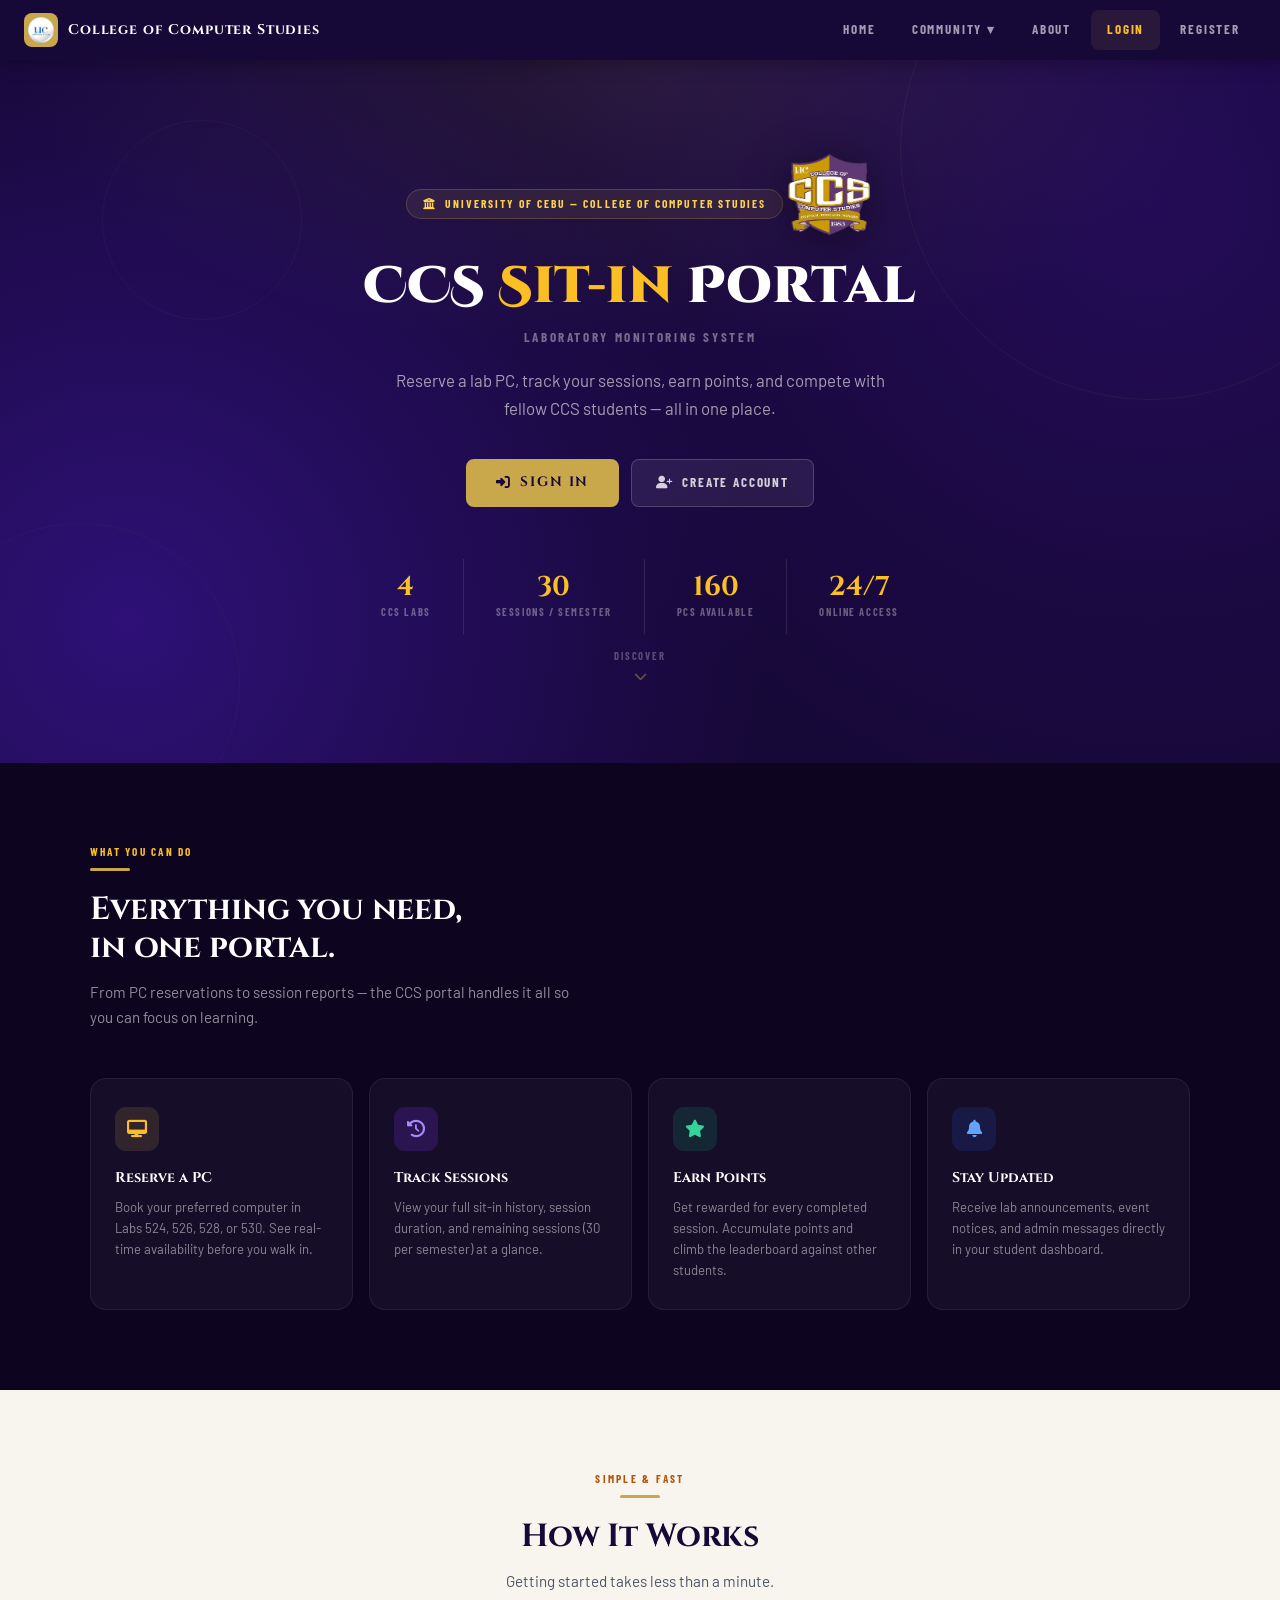
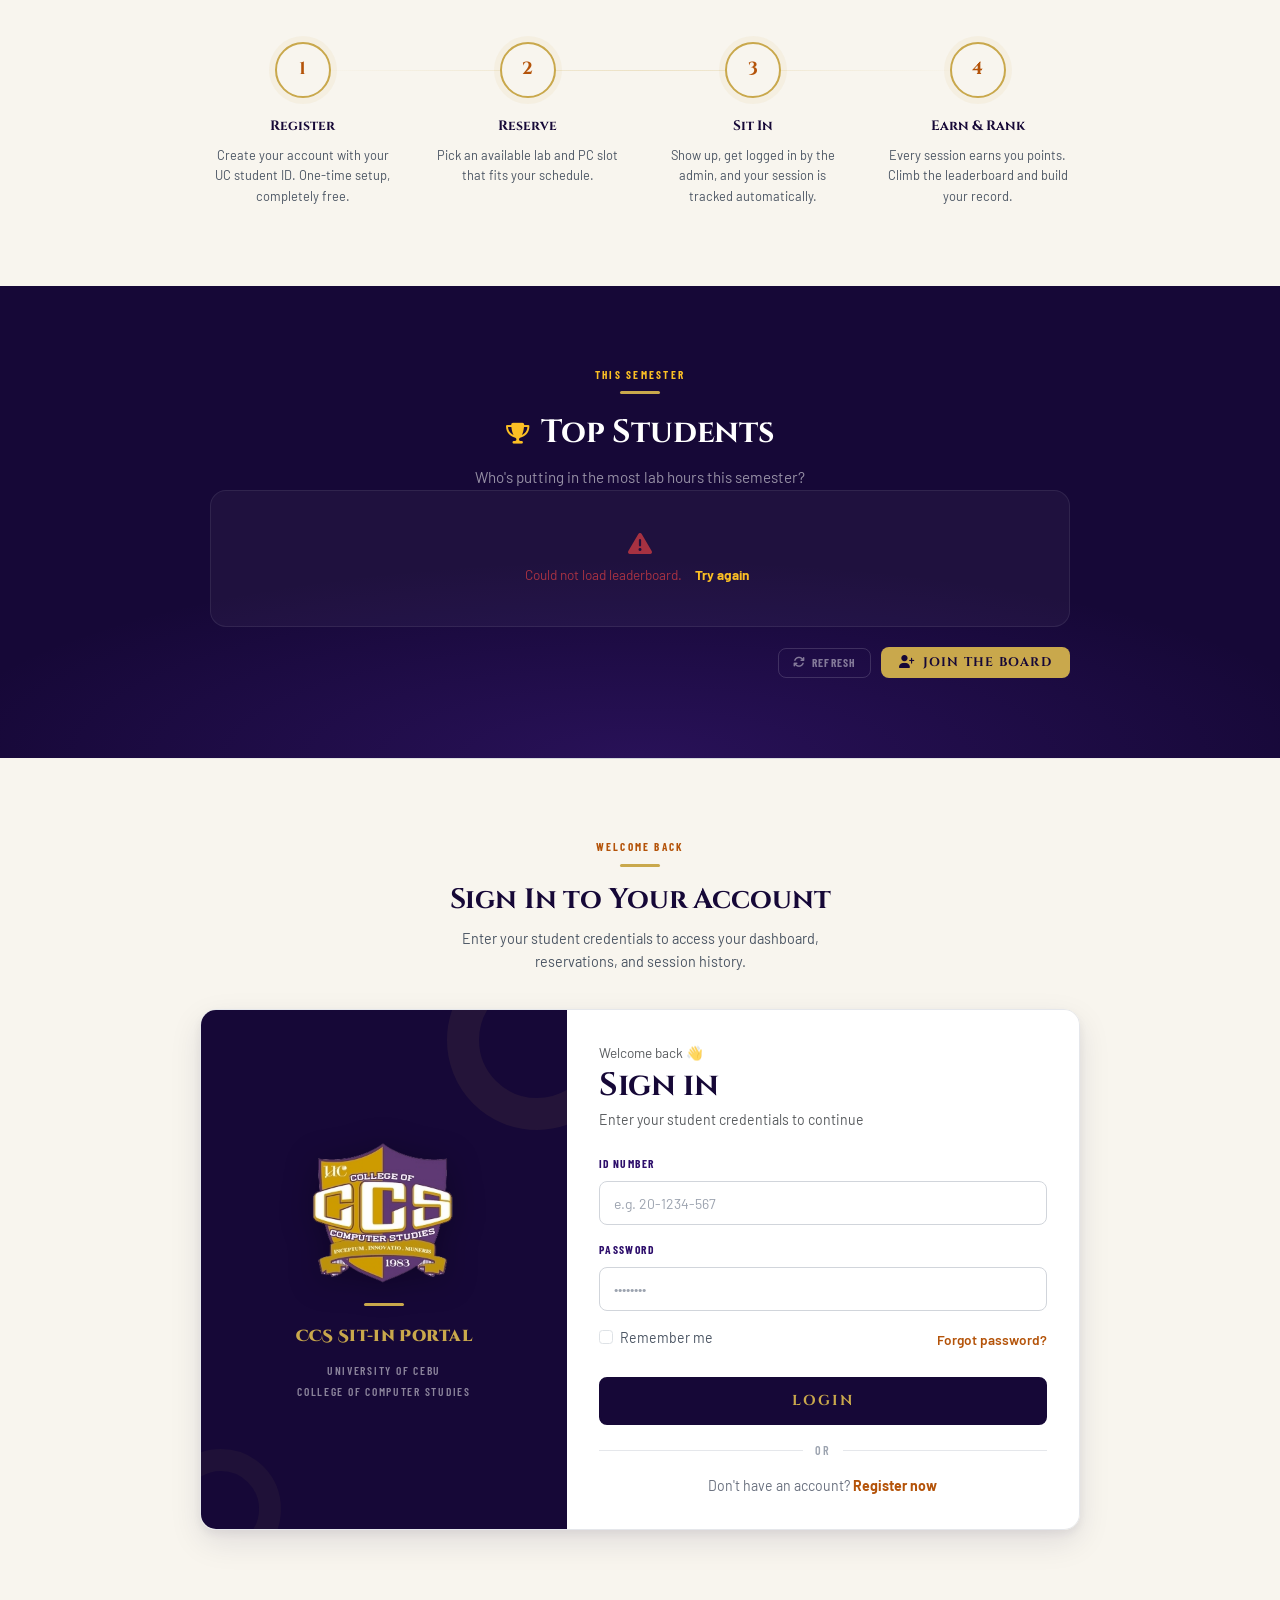
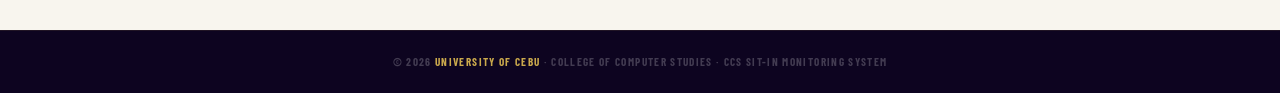
==== commit 735b4bae: "Updated V3.8 Added leaderboard landing page" ====
--- a/index.html
+++ b/index.html
@@ -1,403 +1,493 @@
 <!DOCTYPE html>
 <html lang="en">
 <head>
-  <meta charset="UTF-8" />
-  <meta name="viewport" content="width=device-width, initial-scale=1.0"/>
-  <title>CCS | Login</title>
-  <link href="https://cdn.jsdelivr.net/npm/bootstrap@5.3.3/dist/css/bootstrap.min.css" rel="stylesheet"/>
-  <link href="https://fonts.googleapis.com/css2?family=DM+Sans:wght@400;500;600&family=DM+Serif+Display&display=swap" rel="stylesheet"/>
-  <link href="https://cdnjs.cloudflare.com/ajax/libs/font-awesome/6.5.0/css/all.min.css" rel="stylesheet"/>
-  <link href="style.css" rel="stylesheet"/>
-  <style>
-    /* ── MODAL OVERLAY ─────────────────────────────── */
-    .ccs-overlay {
-      display: none;
-      position: fixed; inset: 0; z-index: 1100;
-      background: rgba(10,22,60,0.72);
-      backdrop-filter: blur(8px);
-      align-items: center; justify-content: center;
-      padding: 1rem;
-      animation: fadeOverlay .2s ease;
-    }
-    .ccs-overlay.show { display: flex; }
-    @keyframes fadeOverlay { from { opacity:0; } to { opacity:1; } }
-
-    .ccs-modal-box {
-      background: #fff;
-      border-radius: 20px;
-      width: 100%; max-width: 720px;
-      max-height: 88vh;
-      overflow-y: auto;
-      box-shadow: 0 32px 80px rgba(10,22,60,0.35);
-      animation: slideUp .25s cubic-bezier(.22,.9,.45,1);
-      position: relative;
-    }
-    @keyframes slideUp { from { transform:translateY(28px); opacity:0; } to { transform:translateY(0); opacity:1; } }
-
-    .ccs-modal-header {
-      background: linear-gradient(135deg, #0a1e5e, #1a3a9e);
-      color: #fff;
-      padding: 1.8rem 2rem 1.4rem;
-      border-radius: 20px 20px 0 0;
-      position: relative;
-    }
-    .ccs-modal-header h2 {
-      font-family: 'DM Serif Display', serif;
-      font-size: 1.6rem; margin: 0; font-weight: 400;
-    }
-    .ccs-modal-header p {
-      font-size: .85rem; opacity: .75; margin: .3rem 0 0;
-    }
-    .ccs-modal-close {
-      position: absolute; top: 1rem; right: 1.2rem;
-      background: rgba(255,255,255,.15); border: none;
-      color: #fff; width: 32px; height: 32px;
-      border-radius: 50%; cursor: pointer; font-size: .85rem;
-      display: flex; align-items: center; justify-content: center;
-      transition: background .15s;
-    }
-    .ccs-modal-close:hover { background: rgba(255,255,255,.28); }
-    .ccs-modal-body { padding: 1.8rem 2rem; }
-
-    /* ── ABOUT SECTIONS ─────────────────────────────── */
-    .about-section {
-      display: flex; gap: 1rem; align-items: flex-start;
-      padding: 1rem; border-radius: 12px;
-      border: 1px solid #e8eef8;
-      margin-bottom: .85rem;
-      transition: box-shadow .15s;
-    }
-    .about-section:hover { box-shadow: 0 4px 18px rgba(10,22,60,.08); }
-    .about-icon {
-      width: 44px; height: 44px; border-radius: 11px; flex-shrink: 0;
-      display: flex; align-items: center; justify-content: center;
-      font-size: 1.1rem;
-    }
-    .about-icon.blue  { background: rgba(37,99,235,.1);  color: #2563eb; }
-    .about-icon.gold  { background: rgba(201,152,0,.1);  color: #b98900; }
-    .about-icon.green { background: rgba(16,185,129,.1); color: #059669; }
-    .about-icon.red   { background: rgba(220,38,38,.1);  color: #dc2626; }
-    .about-icon.navy  { background: rgba(10,22,60,.08);  color: #0a1e5e; }
-    .about-section h6 { font-size: .88rem; font-weight: 700; color: #0a1e5e; margin: 0 0 .25rem; }
-    .about-section p  { font-size: .8rem;  color: #64748b; margin: 0; line-height: 1.55; }
-
-    /* ── COMMUNITY DROPDOWN ──────────────────────────── */
-    .comm-dropdown {
-      display: none;
-      position: absolute;
-      top: calc(100% + 10px);
-      right: 0;
-      width: 300px;
-      background: #fff;
-      border-radius: 14px;
-      box-shadow: 0 12px 40px rgba(10,22,60,.18);
-      border: 1px solid #e2e8f0;
-      padding: .6rem;
-      z-index: 1050;
-      animation: slideUp .18s ease;
-    }
-    .comm-dropdown.show { display: block; }
-    .comm-item {
-      display: flex; align-items: center; gap: .85rem;
-      padding: .7rem .85rem; border-radius: 9px;
-      text-decoration: none; color: inherit;
-      transition: background .12s;
-    }
-    .comm-item:hover { background: #f1f5ff; }
-    .comm-item-icon {
-      width: 38px; height: 38px; border-radius: 9px; flex-shrink: 0;
-      display: flex; align-items: center; justify-content: center;
-      font-size: .95rem;
-    }
-    .comm-item-title { font-size: .83rem; font-weight: 700; color: #0a1e5e; display: block; }
-    .comm-item-sub   { font-size: .72rem; color: #94a3b8; display: block; margin-top: 1px; }
-    .comm-divider { border: none; border-top: 1px solid #e8eef8; margin: .4rem 0; }
-
-    /* ── HOME MODAL – HERO ───────────────────────────── */
-    .home-hero {
-      background: linear-gradient(135deg, #0a1e5e, #1a3a9e);
-      padding: 1.8rem 2rem;
-      border-radius: 20px 20px 0 0;
-      color: #fff; text-align: center;
-    }
-    .home-hero h2 { font-family:'DM Serif Display',serif; font-size:1.5rem; font-weight:400; margin:.6rem 0 .4rem; }
-    .home-hero p  { font-size:.82rem; opacity:.75; margin:0; }
-    .home-stat-grid {
-      display: grid; grid-template-columns: repeat(3,1fr); gap: .75rem;
-      padding: 1.4rem 2rem;
-    }
-    .home-stat {
-      background: #f8faff;
-      border: 1px solid #e2eaf8;
-      border-radius: 12px; padding: 1rem .75rem; text-align: center;
-    }
-    .home-stat .num { font-family:'DM Serif Display',serif; font-size:2rem; color:#0a1e5e; line-height:1; }
-    .home-stat .lbl { font-size:.72rem; color:#94a3b8; font-weight:600; text-transform:uppercase; letter-spacing:.5px; margin-top:.3rem; }
-    .home-feature-list { padding: 0 2rem 1.8rem; display:flex; flex-direction:column; gap:.65rem; }
-    .home-feature {
-      display: flex; align-items: center; gap: .75rem;
-      padding: .7rem 1rem; border-radius: 10px;
-      background: #f8faff; border: 1px solid #e8eef8;
-      font-size: .82rem; color: #334155;
-    }
-    .home-feature i { width: 20px; text-align:center; color: #2563eb; }
-
-    /* ── CLAMPED NAV DROPDOWN PARENT ───────────────────── */
-    .nav-community-wrap { position: relative; }
-
-    /* ── POINT BADGE (for community) ─────────────────── */
-    .badge-new {
-      background: #ef4444; color: #fff;
-      font-size: .58rem; font-weight: 800;
-      padding: 1px 5px; border-radius: 20px;
-      vertical-align: middle; margin-left: 3px;
-    }
-  </style>
+<meta charset="UTF-8"/>
+<meta name="viewport" content="width=device-width, initial-scale=1.0"/>
+<title>CCS Sit-in Portal — University of Cebu</title>
+<link href="https://cdn.jsdelivr.net/npm/bootstrap@5.3.3/dist/css/bootstrap.min.css" rel="stylesheet"/>
+<link href="https://fonts.googleapis.com/css2?family=Cinzel+Decorative:wght@700;900&family=Cinzel:wght@500;600;700&family=Barlow:wght@300;400;500;600;700&family=Barlow+Condensed:wght@500;600;700;800&display=swap" rel="stylesheet"/>
+<link href="https://cdnjs.cloudflare.com/ajax/libs/font-awesome/6.5.0/css/all.min.css" rel="stylesheet"/>
+<link href="style.css" rel="stylesheet"/>
+
+<style>
+/* ══════════════════════════════════════════════════════
+   LANDING PAGE STYLES — CCS SIT-IN PORTAL
+   ══════════════════════════════════════════════════════ */
+html { scroll-behavior: smooth; }
+
+/* ── HERO ── */
+.lp-hero {
+  background: var(--pur-900);
+  position: relative; overflow: hidden;
+  padding: 90px 24px 80px; text-align: center;
+}
+.lp-hero::before {
+  content:''; position:absolute; inset:0; pointer-events:none;
+  background:
+    radial-gradient(ellipse 70% 60% at 50% 0%, rgba(201,168,76,.10) 0%, transparent 70%),
+    radial-gradient(circle at 10% 80%, rgba(92,33,237,.35) 0%, transparent 50%),
+    radial-gradient(circle at 90% 20%, rgba(45,14,107,.6) 0%, transparent 50%);
+}
+.lp-ring {
+  position:absolute; border-radius:50%;
+  border:1.5px solid rgba(201,168,76,.07); pointer-events:none;
+}
+.lp-ring.r1{width:500px;height:500px;top:-160px;right:-120px;}
+.lp-ring.r2{width:320px;height:320px;bottom:-80px;left:-80px;border-color:rgba(201,168,76,.04);}
+.lp-ring.r3{width:200px;height:200px;top:60px;left:8%;border-color:rgba(255,255,255,.03);}
+
+.lp-hero-inner{position:relative;z-index:1;max-width:760px;margin:0 auto;}
+
+.lp-badge {
+  display:inline-flex;align-items:center;gap:8px;
+  background:rgba(201,168,76,.1);border:1px solid rgba(201,168,76,.25);
+  color:var(--gold-300);font-family:'Barlow Condensed',sans-serif;
+  font-size:.72rem;font-weight:700;letter-spacing:.18em;text-transform:uppercase;
+  padding:5px 16px;border-radius:99px;margin-bottom:24px;
+}
+.lp-hero-logo {
+  width:88px;height:88px;object-fit:contain;
+  filter:drop-shadow(0 6px 24px rgba(0,0,0,.45));
+  margin-bottom:20px;
+  animation:heroIn .7s cubic-bezier(.22,.9,.45,1) both;
+}
+@keyframes heroIn{from{opacity:0;transform:scale(.7) translateY(10px)}to{opacity:1;transform:scale(1)translateY(0)}}
+
+.lp-hero-title {
+  font-family:'Cinzel Decorative',serif !important;
+  color:#fff !important;
+  font-size:clamp(1.8rem,5vw,3.2rem);
+  font-weight:900;letter-spacing:.01em;line-height:1.15;
+  margin-bottom:10px;animation:fadeUp .6s .1s both;
+}
+.lp-hero-title span{color:var(--gold-400);}
+.lp-hero-sub {
+  font-family:'Barlow Condensed',sans-serif;
+  font-size:.82rem;font-weight:700;letter-spacing:.2em;text-transform:uppercase;
+  color:rgba(255,255,255,.4);margin-bottom:20px;animation:fadeUp .6s .18s both;
+}
+.lp-hero-desc {
+  font-size:1.05rem;font-weight:400;color:rgba(255,255,255,.6);
+  max-width:520px;margin:0 auto 36px;line-height:1.65;animation:fadeUp .6s .25s both;
+}
+.lp-hero-actions{display:flex;gap:12px;justify-content:center;flex-wrap:wrap;animation:fadeUp .6s .32s both;}
+
+.lp-btn-gold {
+  background:var(--gold-500);color:var(--pur-900) !important;
+  border:2px solid var(--gold-500);border-radius:var(--radius-sm);
+  padding:0 28px;min-height:48px;
+  font-family:'Cinzel',serif !important;font-size:.85rem;font-weight:700;
+  letter-spacing:.14em;text-transform:uppercase;
+  display:inline-flex;align-items:center;gap:8px;
+  text-decoration:none;transition:all .18s;
+}
+.lp-btn-gold:hover{background:var(--gold-400);border-color:var(--gold-400);transform:translateY(-2px);box-shadow:0 8px 24px rgba(201,168,76,.35);}
+
+.lp-btn-ghost {
+  background:rgba(255,255,255,.07);color:rgba(255,255,255,.8) !important;
+  border:1.5px solid rgba(255,255,255,.18);border-radius:var(--radius-sm);
+  padding:0 24px;min-height:48px;
+  font-family:'Barlow Condensed',sans-serif !important;font-size:.82rem;font-weight:700;
+  letter-spacing:.14em;text-transform:uppercase;
+  display:inline-flex;align-items:center;gap:8px;
+  text-decoration:none;transition:all .15s;
+}
+.lp-btn-ghost:hover{background:rgba(255,255,255,.14);color:#fff !important;border-color:rgba(255,255,255,.35);}
+
+/* stat bar */
+.lp-stats-bar{display:flex;justify-content:center;margin-top:52px;animation:fadeUp .6s .4s both;}
+.lp-stat{padding:14px 32px;border-right:1px solid rgba(255,255,255,.1);text-align:center;}
+.lp-stat:last-child{border-right:none;}
+.lp-stat-num{font-family:'Cinzel',serif;font-size:1.7rem;font-weight:700;color:var(--gold-400);line-height:1;}
+.lp-stat-lbl{font-family:'Barlow Condensed',sans-serif;font-size:.66rem;font-weight:700;letter-spacing:.15em;text-transform:uppercase;color:rgba(255,255,255,.35);margin-top:4px;}
+
+/* scroll cue */
+.lp-scroll-cue{display:flex;flex-direction:column;align-items:center;gap:5px;padding-top:14px;animation:cueBob 2s ease-in-out infinite;}
+.lp-scroll-cue span{font-family:'Barlow Condensed',sans-serif;font-size:.66rem;font-weight:700;letter-spacing:.18em;text-transform:uppercase;color:rgba(255,255,255,.28);}
+.lp-scroll-cue i{color:rgba(201,168,76,.45);font-size:.82rem;}
+@keyframes cueBob{0%,100%{transform:translateY(0)}50%{transform:translateY(5px)}}
+@keyframes fadeUp{from{opacity:0;transform:translateY(18px)}to{opacity:1;transform:translateY(0)}}
+
+/* ── SECTION SHELLS ── */
+.lp-sec-dark{background:var(--pur-950);padding:80px 24px;}
+.lp-sec-cream{background:var(--bg);padding:80px 24px;}
+.lp-sec-mid{background:var(--pur-900);padding:80px 24px;position:relative;overflow:hidden;}
+.lp-sec-mid::before{content:'';position:absolute;inset:0;background:radial-gradient(ellipse 80% 60% at 50% 100%,rgba(124,58,237,.18) 0%,transparent 70%);pointer-events:none;}
+
+.lp-eyebrow{font-family:'Barlow Condensed',sans-serif;font-size:.7rem;font-weight:700;letter-spacing:.2em;text-transform:uppercase;color:var(--gold-600);margin-bottom:8px;}
+.lp-eyebrow.lt{color:var(--gold-400);}
+.lp-gold-rule{width:40px;height:3px;background:var(--gold-500);border-radius:99px;margin-bottom:20px;}
+.lp-sec-title{font-family:'Cinzel',serif !important;font-size:clamp(1.4rem,3vw,2rem);font-weight:700;color:#fff !important;margin-bottom:12px;}
+.lp-sec-title.dk{color:var(--pur-900) !important;}
+.lp-sec-desc{font-size:.95rem;color:rgba(255,255,255,.55);max-width:500px;line-height:1.65;}
+.lp-sec-desc.dk{color:var(--text-2);}
+
+/* ── FEATURE CARDS ── */
+.lp-feat-grid{display:grid;grid-template-columns:repeat(auto-fit,minmax(230px,1fr));gap:16px;max-width:1100px;margin:48px auto 0;}
+.lp-feat-card{background:rgba(255,255,255,.04);border:1px solid rgba(255,255,255,.07);border-radius:var(--radius-lg);padding:28px 24px;position:relative;overflow:hidden;transition:all .18s;}
+.lp-feat-card::before{content:'';position:absolute;top:0;left:0;right:0;height:2px;background:linear-gradient(90deg,transparent,var(--gold-500),transparent);opacity:0;transition:opacity .2s;}
+.lp-feat-card:hover{background:rgba(255,255,255,.07);border-color:rgba(201,168,76,.22);transform:translateY(-3px);}
+.lp-feat-card:hover::before{opacity:1;}
+.lp-feat-icon{width:44px;height:44px;border-radius:11px;display:flex;align-items:center;justify-content:center;font-size:1.1rem;margin-bottom:16px;}
+.fi-gold{background:rgba(201,168,76,.15);color:var(--gold-400);}
+.fi-pur{background:rgba(124,58,237,.2);color:var(--pur-400);}
+.fi-green{background:rgba(16,185,129,.15);color:#34d399;}
+.fi-blue{background:rgba(37,99,235,.15);color:#60a5fa;}
+.lp-feat-title{font-family:'Cinzel',serif !important;font-size:.88rem;font-weight:700;color:#fff !important;margin-bottom:8px;}
+.lp-feat-desc{font-size:.82rem;color:rgba(255,255,255,.5);line-height:1.6;}
+
+/* ── HOW IT WORKS ── */
+.lp-steps{display:grid;grid-template-columns:repeat(auto-fit,minmax(190px,1fr));gap:0;max-width:900px;margin:48px auto 0;position:relative;}
+.lp-steps::before{content:'';position:absolute;top:28px;left:12%;right:12%;height:1px;background:linear-gradient(90deg,transparent,rgba(201,168,76,.25),transparent);pointer-events:none;}
+.lp-step{text-align:center;padding:0 18px;}
+.lp-step-num{width:56px;height:56px;border-radius:50%;background:var(--bg);border:2px solid var(--gold-500);font-family:'Cinzel',serif;font-size:1.1rem;font-weight:700;color:var(--gold-600);display:flex;align-items:center;justify-content:center;margin:0 auto 18px;box-shadow:0 0 0 6px rgba(201,168,76,.08);position:relative;z-index:1;}
+.lp-step-title{font-family:'Cinzel',serif !important;font-size:.85rem;font-weight:700;color:var(--pur-900) !important;margin-bottom:8px;}
+.lp-step-desc{font-size:.8rem;color:var(--text-2);line-height:1.6;}
+
+/* ── LEADERBOARD ── */
+.lp-lb-inner{max-width:860px;margin:0 auto;position:relative;z-index:1;}
+
+/* podium */
+.lp-podium{display:flex;justify-content:center;align-items:flex-end;gap:12px;margin:48px auto 36px;max-width:500px;}
+.lp-pod{flex:1;display:flex;flex-direction:column;align-items:center;max-width:140px;}
+.lp-pod.p1{order:2;}.lp-pod.p2{order:1;}.lp-pod.p3{order:3;}
+.lp-pod-av{width:52px;height:52px;border-radius:50%;display:flex;align-items:center;justify-content:center;font-family:'Cinzel',serif;font-weight:700;font-size:.9rem;border:2.5px solid rgba(255,255,255,.15);margin-bottom:8px;flex-shrink:0;}
+.lp-pod.p1 .lp-pod-av{width:68px;height:68px;font-size:1.1rem;border-color:var(--gold-500);box-shadow:0 0 0 5px rgba(201,168,76,.18),0 8px 24px rgba(0,0,0,.4);}
+.lp-pod-medal{font-size:1.35rem;margin-bottom:4px;}
+.lp-pod.p1 .lp-pod-medal{font-size:1.65rem;}
+.lp-pod-name{font-family:'Barlow Condensed',sans-serif;font-size:.78rem;font-weight:700;color:rgba(255,255,255,.85);text-align:center;max-width:110px;overflow:hidden;text-overflow:ellipsis;white-space:nowrap;}
+.lp-pod.p1 .lp-pod-name{font-size:.9rem;color:var(--gold-300);}
+.lp-pod-pts{font-family:'Cinzel',serif;font-size:.68rem;font-weight:700;color:rgba(255,255,255,.38);margin-top:2px;}
+.lp-pod.p1 .lp-pod-pts{color:var(--gold-500);font-size:.78rem;}
+.lp-pod-base{width:100%;border-radius:6px 6px 0 0;margin-top:10px;}
+.lp-pod.p1 .lp-pod-base{height:44px;background:rgba(201,168,76,.22);border:1px solid rgba(201,168,76,.28);border-bottom:none;}
+.lp-pod.p2 .lp-pod-base{height:28px;background:rgba(148,163,184,.13);border:1px solid rgba(148,163,184,.18);border-bottom:none;}
+.lp-pod.p3 .lp-pod-base{height:18px;background:rgba(180,120,50,.13);border:1px solid rgba(180,120,50,.18);border-bottom:none;}
+
+/* list */
+.lp-lb-card{background:rgba(255,255,255,.04);border:1px solid rgba(255,255,255,.08);border-radius:var(--radius-lg);overflow:hidden;}
+.lp-lb-row{display:flex;align-items:center;gap:14px;padding:13px 20px;border-bottom:1px solid rgba(255,255,255,.05);transition:background .12s;}
+.lp-lb-row:last-child{border-bottom:none;}
+.lp-lb-row:hover{background:rgba(255,255,255,.04);}
+.lp-lb-rank{width:28px;height:28px;border-radius:50%;display:flex;align-items:center;justify-content:center;font-family:'Cinzel',serif;font-weight:700;font-size:.72rem;flex-shrink:0;background:rgba(255,255,255,.06);color:rgba(255,255,255,.38);border:1.5px solid rgba(255,255,255,.1);}
+.lp-lb-av{width:34px;height:34px;border-radius:50%;display:flex;align-items:center;justify-content:center;font-family:'Cinzel',serif;font-weight:700;font-size:.7rem;flex-shrink:0;}
+.lp-lb-info{flex:1;min-width:0;}
+.lp-lb-name{font-family:'Barlow',sans-serif;font-size:.85rem;font-weight:700;color:#fff;overflow:hidden;text-overflow:ellipsis;white-space:nowrap;}
+.lp-lb-course{font-family:'Barlow Condensed',sans-serif;font-size:.68rem;font-weight:600;letter-spacing:.1em;text-transform:uppercase;color:rgba(255,255,255,.32);margin-top:1px;}
+.lp-lb-pill{background:rgba(201,168,76,.14);border:1px solid rgba(201,168,76,.24);color:var(--gold-300);font-family:'Cinzel',serif;font-size:.75rem;font-weight:700;padding:3px 12px;border-radius:99px;flex-shrink:0;white-space:nowrap;}
+
+/* skeleton */
+.lp-sk-row{display:flex;align-items:center;gap:12px;padding:13px 20px;border-bottom:1px solid rgba(255,255,255,.05);}
+.lp-sk-c{width:34px;height:34px;border-radius:50%;background:rgba(255,255,255,.07);flex-shrink:0;animation:lbShim 1.4s infinite;}
+.lp-sk-lines{flex:1;display:flex;flex-direction:column;gap:6px;}
+.lp-sk-l{height:9px;border-radius:99px;background:rgba(255,255,255,.07);animation:lbShim 1.4s infinite;}
+.lp-sk-l.s{width:42%;}
+.lp-sk-p{width:54px;height:24px;border-radius:99px;background:rgba(255,255,255,.07);flex-shrink:0;animation:lbShim 1.4s infinite;}
+@keyframes lbShim{0%,100%{opacity:1}50%{opacity:.3}}
+
+/* states */
+.lp-lb-empty,.lp-lb-err{padding:40px 20px;text-align:center;font-size:.85rem;color:rgba(255,255,255,.3);}
+.lp-lb-empty i{display:block;font-size:2rem;margin-bottom:10px;opacity:.28;}
+.lp-lb-err{color:rgba(239,68,68,.65);}
+.lp-lb-err i{display:block;font-size:1.5rem;margin-bottom:8px;}
+
+/* lb footer */
+.lp-lb-footer{display:flex;align-items:center;justify-content:space-between;flex-wrap:wrap;gap:10px;margin-top:20px;}
+.lp-lb-ts{font-family:'Barlow Condensed',sans-serif;font-size:.68rem;font-weight:700;letter-spacing:.1em;text-transform:uppercase;color:rgba(255,255,255,.22);}
+.lp-refresh-btn{background:none;border:1px solid rgba(255,255,255,.15);color:rgba(255,255,255,.45);border-radius:var(--radius-sm);padding:5px 14px;font-family:'Barlow Condensed',sans-serif;font-size:.72rem;font-weight:700;letter-spacing:.1em;text-transform:uppercase;cursor:pointer;display:flex;align-items:center;gap:6px;transition:all .15s;}
+.lp-refresh-btn:hover{border-color:var(--gold-500);color:var(--gold-400);}
+.lp-refresh-btn.spinning i{animation:spin .6s linear infinite;}
+@keyframes spin{to{transform:rotate(360deg)}}
+
+/* ── LOGIN SECTION ── */
+.lp-login-sec{background:var(--bg);padding:80px 24px 100px;position:relative;}
+.lp-login-sec::before{content:'';position:absolute;top:0;left:0;right:0;height:1px;background:linear-gradient(90deg,transparent,var(--border-2),transparent);}
+.lp-login-head{text-align:center;margin-bottom:36px;}
+
+/* ── FOOTER ── */
+.lp-footer{background:var(--pur-950);padding:22px 24px;text-align:center;border-top:1px solid rgba(201,168,76,.1);}
+.lp-footer p{font-family:'Barlow Condensed',sans-serif;font-size:.7rem;font-weight:700;letter-spacing:.12em;text-transform:uppercase;color:rgba(255,255,255,.22);margin:0;}
+.lp-footer span{color:var(--gold-500);}
+
+/* ── MODALS (reused) ── */
+.ccs-overlay{display:none;position:fixed;inset:0;z-index:1100;background:rgba(10,5,30,.78);backdrop-filter:blur(8px);align-items:center;justify-content:center;padding:1rem;animation:fadeOv .2s ease;}
+.ccs-overlay.show{display:flex;}
+@keyframes fadeOv{from{opacity:0}to{opacity:1}}
+.ccs-modal-box{background:#fff;border-radius:20px;width:100%;max-width:720px;max-height:88vh;overflow-y:auto;box-shadow:0 32px 80px rgba(10,5,30,.5);animation:slideUp .25s cubic-bezier(.22,.9,.45,1);position:relative;}
+@keyframes slideUp{from{transform:translateY(28px);opacity:0}to{transform:translateY(0);opacity:1}}
+.ccs-modal-header{background:linear-gradient(135deg,var(--pur-900),var(--pur-700));color:#fff;padding:1.8rem 2rem 1.4rem;border-radius:20px 20px 0 0;position:relative;}
+.ccs-modal-header h2{font-family:'Cinzel',serif !important;font-size:1.5rem;margin:0;font-weight:700;color:#fff !important;}
+.ccs-modal-header p{font-size:.85rem;opacity:.6;margin:.3rem 0 0;}
+.ccs-modal-close{position:absolute;top:1rem;right:1.2rem;background:rgba(255,255,255,.12);border:none;color:#fff;width:32px;height:32px;border-radius:50%;cursor:pointer;font-size:.85rem;display:flex;align-items:center;justify-content:center;transition:background .15s;}
+.ccs-modal-close:hover{background:rgba(255,255,255,.24);}
+.ccs-modal-body{padding:1.8rem 2rem;}
+.about-section{display:flex;gap:1rem;align-items:flex-start;padding:1rem;border-radius:12px;border:1px solid #e8eef8;margin-bottom:.85rem;transition:box-shadow .15s;}
+.about-section:hover{box-shadow:0 4px 18px rgba(22,8,55,.08);}
+.about-icon{width:44px;height:44px;border-radius:11px;flex-shrink:0;display:flex;align-items:center;justify-content:center;font-size:1.1rem;}
+.about-icon.blue{background:rgba(37,99,235,.1);color:#2563eb;}.about-icon.gold{background:rgba(201,168,76,.1);color:#b98900;}.about-icon.green{background:rgba(16,185,129,.1);color:#059669;}.about-icon.red{background:rgba(220,38,38,.1);color:#dc2626;}.about-icon.navy{background:rgba(22,8,55,.08);color:var(--pur-900);}
+.about-section h6{font-size:.88rem;font-weight:700;color:var(--pur-900);margin:0 0 .25rem;font-family:'Cinzel',serif !important;}
+.about-section p{font-size:.8rem;color:#64748b;margin:0;line-height:1.55;}
+.home-hero{background:linear-gradient(135deg,var(--pur-900),var(--pur-700));padding:1.8rem 2rem;border-radius:20px 20px 0 0;color:#fff;text-align:center;}
+.home-hero h2{font-family:'Cinzel',serif !important;font-size:1.5rem;font-weight:700;margin:.6rem 0 .4rem;color:#fff !important;}
+.home-hero p{font-size:.82rem;opacity:.6;margin:0;}
+.home-stat-grid{display:grid;grid-template-columns:repeat(3,1fr);gap:.75rem;padding:1.4rem 2rem;}
+.home-stat{background:#f8f5ff;border:1px solid #ede9fe;border-radius:12px;padding:1rem .75rem;text-align:center;}
+.home-stat .num{font-family:'Cinzel',serif;font-size:2rem;color:var(--pur-900);line-height:1;}
+.home-stat .lbl{font-size:.72rem;color:#94a3b8;font-weight:700;text-transform:uppercase;letter-spacing:.5px;margin-top:.3rem;font-family:'Barlow Condensed',sans-serif;}
+.home-feature-list{padding:0 2rem 1.8rem;display:flex;flex-direction:column;gap:.65rem;}
+.home-feature{display:flex;align-items:center;gap:.75rem;padding:.7rem 1rem;border-radius:10px;background:#f8f5ff;border:1px solid #ede9fe;font-size:.82rem;color:#334155;}
+.home-feature i{width:20px;text-align:center;color:var(--pur-700);}
+.comm-dropdown{display:none;position:absolute;top:calc(100% + 10px);right:0;width:300px;background:#fff;border-radius:14px;box-shadow:0 12px 40px rgba(22,8,55,.18);border:1px solid #e2e8f0;padding:.6rem;z-index:1050;animation:slideUp .18s ease;}
+.comm-dropdown.show{display:block;}
+.comm-item{display:flex;align-items:center;gap:.85rem;padding:.7rem .85rem;border-radius:9px;text-decoration:none;color:inherit;transition:background .12s;}
+.comm-item:hover{background:#f5f3ff;}
+.comm-item-icon{width:38px;height:38px;border-radius:9px;flex-shrink:0;display:flex;align-items:center;justify-content:center;font-size:.95rem;}
+.comm-item-title{font-size:.83rem;font-weight:700;color:var(--pur-900);display:block;font-family:'Cinzel',serif !important;}
+.comm-item-sub{font-size:.72rem;color:#94a3b8;display:block;margin-top:1px;}
+.comm-divider{border:none;border-top:1px solid #e8eef8;margin:.4rem 0;}
+.nav-community-wrap{position:relative;}
+.badge-new{background:#ef4444;color:#fff;font-size:.58rem;font-weight:800;padding:1px 5px;border-radius:20px;vertical-align:middle;margin-left:3px;}
+
+/* ── RESPONSIVE ── */
+@media(max-width:640px){
+  .lp-hero{padding:56px 16px 48px;}
+  .lp-stats-bar{flex-wrap:wrap;}
+  .lp-stat{padding:10px 14px;border-right:none;border-bottom:1px solid rgba(255,255,255,.07);}
+  .lp-stat:last-child{border-bottom:none;}
+  .lp-steps::before{display:none;}
+  .lp-sec-dark,.lp-sec-cream,.lp-sec-mid,.lp-lb-sec,.lp-login-sec{padding:56px 16px;}
+  .lp-podium{max-width:300px;gap:6px;}
+  .lp-pod-av{width:42px;height:42px;font-size:.75rem;}
+  .lp-pod.p1 .lp-pod-av{width:54px;height:54px;}
+}
+</style>
 </head>
 <body>
 
-  <!-- Navbar -->
-  <nav class="navbar navbar-expand-lg navbar-dark px-4">
-    <a class="navbar-brand fw-semibold d-flex align-items-center" href="index.html" style="font-size:.9rem; text-decoration:none;">
-      <img src="images/UC_LOGO.png" alt="UC Logo" class="nav-logo me-2" onerror="this.src='images/UC_LOGO.jpg'; this.onerror=null;"/>
-      College of Computer Studies Sit-in Monitoring System
-    </a>
-    <button class="navbar-toggler" type="button" data-bs-toggle="collapse" data-bs-target="#navMenu">
-      <span class="navbar-toggler-icon"></span>
-    </button>
-    <div class="collapse navbar-collapse" id="navMenu">
-      <ul class="navbar-nav ms-auto gap-1 align-items-lg-center">
-
-        <!-- HOME -->
-        <li class="nav-item">
-          <a class="nav-link" href="#" onclick="openHomeModal(event)">Home</a>
-        </li>
-
-        <!-- COMMUNITY dropdown -->
-        <li class="nav-item nav-community-wrap">
-          <a class="nav-link" href="#" onclick="toggleCommunity(event)">
-            Community ▾
+<!-- ══════════════ NAVBAR ══════════════ -->
+<nav class="navbar navbar-expand-lg navbar-dark px-4" style="position:sticky;top:0;z-index:1000;box-shadow:0 2px 20px rgba(0,0,0,.3);">
+  <a class="navbar-brand fw-semibold d-flex align-items-center" href="#" style="font-size:.88rem;text-decoration:none;gap:10px;">
+    <img src="images/UC_LOGO.png" alt="UC Logo" class="nav-logo" onerror="this.src='images/UC_LOGO.jpg';this.onerror=null;"/>
+    <span style="font-family:'Cinzel',serif;letter-spacing:.06em;">College of Computer Studies</span>
+  </a>
+  <button class="navbar-toggler" type="button" data-bs-toggle="collapse" data-bs-target="#navMenu"><span class="navbar-toggler-icon"></span></button>
+  <div class="collapse navbar-collapse" id="navMenu">
+    <ul class="navbar-nav ms-auto gap-1 align-items-lg-center">
+      <li class="nav-item"><a class="nav-link" href="#" onclick="openHomeModal(event)">Home</a></li>
+      <li class="nav-item nav-community-wrap">
+        <a class="nav-link" href="#" onclick="toggleCommunity(event)">Community ▾</a>
+        <div class="comm-dropdown" id="commDropdown">
+          <a class="comm-item" href="#" onclick="closeAll()">
+            <div class="comm-item-icon" style="background:rgba(37,99,235,.1);color:#2563eb;"><i class="fa-solid fa-users"></i></div>
+            <div><span class="comm-item-title">Student Groups</span><span class="comm-item-sub">Connect with classmates &amp; orgs</span></div>
           </a>
-          <div class="comm-dropdown" id="commDropdown">
-            <a class="comm-item" href="#" onclick="closeAll()">
-              <div class="comm-item-icon" style="background:rgba(37,99,235,.1);color:#2563eb;">
-                <i class="fa-solid fa-users"></i>
-              </div>
-              <div>
-                <span class="comm-item-title">Student Groups</span>
-                <span class="comm-item-sub">Connect with your classmates & org</span>
-              </div>
-            </a>
-            <hr class="comm-divider"/>
-            <a class="comm-item" href="#" onclick="closeAll()">
-              <div class="comm-item-icon" style="background:rgba(16,185,129,.1);color:#059669;">
-                <i class="fa-solid fa-calendar-days"></i>
-              </div>
-              <div>
-                <span class="comm-item-title">Lab Events <span class="badge-new">NEW</span></span>
-                <span class="comm-item-sub">Upcoming workshops & hackathons</span>
-              </div>
-            </a>
-            <hr class="comm-divider"/>
-            <a class="comm-item" href="#" onclick="closeAll()">
-              <div class="comm-item-icon" style="background:rgba(245,158,11,.1);color:#b98900;">
-                <i class="fa-solid fa-trophy"></i>
-              </div>
-              <div>
-                <span class="comm-item-title">Leaderboard</span>
-                <span class="comm-item-sub">Top sit-in students this semester</span>
-              </div>
-            </a>
-            <hr class="comm-divider"/>
-            <a class="comm-item" href="#" onclick="closeAll()">
-              <div class="comm-item-icon" style="background:rgba(139,92,246,.1);color:#7c3aed;">
-                <i class="fa-solid fa-comment-dots"></i>
-              </div>
-              <div>
-                <span class="comm-item-title">Feedback Board</span>
-                <span class="comm-item-sub">Share your lab session experience</span>
-              </div>
-            </a>
-          </div>
-        </li>
-
-        <!-- ABOUT -->
-        <li class="nav-item">
-          <a class="nav-link" href="#" onclick="openAboutModal(event)">About</a>
-        </li>
-
-        <li class="nav-item"><a class="nav-link active" href="#">Login</a></li>
-        <li class="nav-item"><a class="nav-link" href="register.html">Register</a></li>
-      </ul>
-    </div>
-  </nav>
-
-
-  <!-- ═══════════════ HOME MODAL ═══════════════ -->
-  <div class="ccs-overlay" id="homeOverlay" onclick="handleOverlayClick(event,'homeOverlay')">
-    <div class="ccs-modal-box" style="max-width:600px;">
-      <div class="home-hero">
-        <button class="ccs-modal-close" onclick="closeModal('homeOverlay')"><i class="fa-solid fa-xmark"></i></button>
-        <img src="images/logo.png" alt="CCS Logo" style="width:70px;height:70px;object-fit:contain;border-radius:50%;background:rgba(255,255,255,.1);padding:8px;" onerror="this.style.display='none'"/>
-        <h2>CCS Sit-in Monitoring System</h2>
-        <p>University of Cebu — College of Computer Studies</p>
-      </div>
-      <div class="home-stat-grid">
-        <div class="home-stat">
-          <div class="num">4</div>
-          <div class="lbl">Labs Available</div>
+          <hr class="comm-divider"/>
+          <a class="comm-item" href="#" onclick="closeAll()">
+            <div class="comm-item-icon" style="background:rgba(16,185,129,.1);color:#059669;"><i class="fa-solid fa-calendar-days"></i></div>
+            <div><span class="comm-item-title">Lab Events <span class="badge-new">NEW</span></span><span class="comm-item-sub">Upcoming workshops &amp; hackathons</span></div>
+          </a>
+          <hr class="comm-divider"/>
+          <a class="comm-item" href="#lp-lb" onclick="closeAll()">
+            <div class="comm-item-icon" style="background:rgba(201,168,76,.1);color:#b98900;"><i class="fa-solid fa-trophy"></i></div>
+            <div><span class="comm-item-title">Leaderboard</span><span class="comm-item-sub">Top sit-in students this semester</span></div>
+          </a>
+          <hr class="comm-divider"/>
+          <a class="comm-item" href="#" onclick="closeAll()">
+            <div class="comm-item-icon" style="background:rgba(139,92,246,.1);color:#7c3aed;"><i class="fa-solid fa-comment-dots"></i></div>
+            <div><span class="comm-item-title">Feedback Board</span><span class="comm-item-sub">Share your lab session experience</span></div>
+          </a>
         </div>
-        <div class="home-stat">
-          <div class="num">30</div>
-          <div class="lbl">Sessions / Student</div>
-        </div>
-        <div class="home-stat">
-          <div class="num">24/7</div>
-          <div class="lbl">Online Access</div>
-        </div>
-      </div>
-      <div class="home-feature-list">
-        <div class="home-feature">
-          <i class="fa-solid fa-calendar-plus"></i>
-          <span><strong>Reserve a Lab PC</strong> — Book your preferred PC in Labs 524, 526, 528, or 530</span>
-        </div>
-        <div class="home-feature">
-          <i class="fa-solid fa-clock-rotate-left"></i>
-          <span><strong>Track Your Sessions</strong> — View your sit-in history, duration, and remaining sessions</span>
-        </div>
-        <div class="home-feature">
-          <i class="fa-solid fa-star"></i>
-          <span><strong>Earn Points</strong> — Get rewarded for completing sit-in sessions and climb the leaderboard</span>
-        </div>
-        <div class="home-feature">
-          <i class="fa-solid fa-desktop"></i>
-          <span><strong>Check Lab Status</strong> — See real-time PC availability before heading to the lab</span>
-        </div>
-        <div style="text-align:center;margin-top:.5rem;">
-          <a href="register.html" style="
-            display:inline-block;background:linear-gradient(135deg,#0a1e5e,#2563eb);
-            color:#fff;text-decoration:none;border-radius:10px;
-            padding:.65rem 2rem;font-size:.85rem;font-weight:700;
-          ">Get Started — Register Now</a>
-        </div>
-      </div>
-    </div>
-  </div>
-
-
-  <!-- ═══════════════ ABOUT MODAL ═══════════════ -->
-  <div class="ccs-overlay" id="aboutOverlay" onclick="handleOverlayClick(event,'aboutOverlay')">
-    <div class="ccs-modal-box">
-      <div class="ccs-modal-header">
-        <button class="ccs-modal-close" onclick="closeModal('aboutOverlay')"><i class="fa-solid fa-xmark"></i></button>
-        <div style="display:flex;align-items:center;gap:.75rem;">
-          <div style="width:42px;height:42px;border-radius:10px;background:rgba(255,255,255,.15);display:flex;align-items:center;justify-content:center;font-size:1.1rem;">
-            <i class="fa-solid fa-circle-info"></i>
-          </div>
-          <div>
-            <h2>About the System</h2>
-            <p>CCS Sit-in Monitoring System — University of Cebu</p>
-          </div>
-        </div>
-      </div>
-      <div class="ccs-modal-body">
-
-        <div class="about-section">
-          <div class="about-icon blue"><i class="fa-solid fa-bullseye"></i></div>
-          <div>
-            <h6>Our Purpose</h6>
-            <p>The CCS Sit-in Monitoring System is designed to streamline the management of student sit-in sessions in the College of Computer Studies laboratories. It replaces manual logbook tracking with a fast, digital solution that benefits both students and administrators.</p>
-          </div>
-        </div>
-
-        <div class="about-section">
-          <div class="about-icon navy"><i class="fa-solid fa-flask"></i></div>
-          <div>
-            <h6>Laboratory Coverage</h6>
-            <p>The system covers four CCS computer labs — <strong>Lab 524, Lab 526, Lab 528, and Lab 530</strong>. Each lab has 40 PCs that students can view and reserve in real time through the student dashboard.</p>
-          </div>
-        </div>
-
-        <div class="about-section">
-          <div class="about-icon gold"><i class="fa-solid fa-user-graduate"></i></div>
-          <div>
-            <h6>For Students</h6>
-            <p>Students can reserve a PC, monitor their sit-in history, check remaining sessions (30 per semester), earn points for completed sessions, and view the leaderboard. All features are accessible after a one-time registration.</p>
-          </div>
-        </div>
-
-        <div class="about-section">
-          <div class="about-icon green"><i class="fa-solid fa-shield-halved"></i></div>
-          <div>
-            <h6>For Administrators</h6>
-            <p>CCS lab administrators can log students in and out, view real-time sit-in activity, manage reservations, generate reports, post announcements, award points, and monitor feedback — all from a single secure admin dashboard.</p>
-          </div>
-        </div>
-
-        <div class="about-section">
-          <div class="about-icon red"><i class="fa-solid fa-code"></i></div>
-          <div>
-            <h6>Technology Stack</h6>
-            <p>Built with <strong>PHP, MySQL, Bootstrap 5, and Chart.js</strong>. Hosted locally via XAMPP for the University of Cebu CCS department. The system was developed as a final capstone project by BS Computer Science students.</p>
-          </div>
-        </div>
-
-        <div style="background:#f8faff;border:1px solid #e2eaf8;border-radius:12px;padding:1rem 1.2rem;text-align:center;margin-top:.5rem;">
-          <div style="font-size:.78rem;color:#94a3b8;font-weight:600;text-transform:uppercase;letter-spacing:.5px;margin-bottom:.35rem;">Need Help?</div>
-          <div style="font-size:.83rem;color:#334155;">Contact the CCS Lab Administrator or visit the laboratory during operating hours.</div>
-          <div style="font-size:.78rem;color:#2563eb;margin-top:.35rem;font-weight:600;">
-            <i class="fa-solid fa-location-dot"></i> University of Cebu — College of Computer Studies, Lab 524
-          </div>
-        </div>
-
-      </div>
-    </div>
-  </div>
-
-
-  <!-- Login wrapper -->
-  <div class="login-wrapper d-flex align-items-center justify-content-center p-3">
+      </li>
+      <li class="nav-item"><a class="nav-link" href="#" onclick="openAboutModal(event)">About</a></li>
+      <li class="nav-item"><a class="nav-link active" href="#lp-login">Login</a></li>
+      <li class="nav-item"><a class="nav-link" href="register.html">Register</a></li>
+    </ul>
+  </div>
+</nav>
+
+<!-- ══════════════ HERO ══════════════ -->
+<section class="lp-hero">
+  <div class="lp-ring r1"></div>
+  <div class="lp-ring r2"></div>
+  <div class="lp-ring r3"></div>
+  <div class="lp-hero-inner">
+    <div class="lp-badge"><i class="fa-solid fa-building-columns"></i> University of Cebu — College of Computer Studies</div>
+    <img src="images/logo.png" alt="CCS Logo" class="lp-hero-logo" onerror="this.style.display='none'"/>
+    <h1 class="lp-hero-title">CCS <span>Sit-in</span> Portal</h1>
+    <p class="lp-hero-sub">Laboratory Monitoring System</p>
+    <p class="lp-hero-desc">Reserve a lab PC, track your sessions, earn points, and compete with fellow CCS students — all in one place.</p>
+    <div class="lp-hero-actions">
+      <a href="#lp-login" class="lp-btn-gold"><i class="fa-solid fa-right-to-bracket"></i> Sign In</a>
+      <a href="register.html" class="lp-btn-ghost"><i class="fa-solid fa-user-plus"></i> Create Account</a>
+    </div>
+    <div class="lp-stats-bar">
+      <div class="lp-stat"><div class="lp-stat-num">4</div><div class="lp-stat-lbl">CCS Labs</div></div>
+      <div class="lp-stat"><div class="lp-stat-num">30</div><div class="lp-stat-lbl">Sessions / Semester</div></div>
+      <div class="lp-stat"><div class="lp-stat-num">160</div><div class="lp-stat-lbl">PCs Available</div></div>
+      <div class="lp-stat"><div class="lp-stat-num">24/7</div><div class="lp-stat-lbl">Online Access</div></div>
+    </div>
+    <div class="lp-scroll-cue"><span>Discover</span><i class="fa-solid fa-chevron-down"></i></div>
+  </div>
+</section>
+
+<!-- ══════════════ FEATURES ══════════════ -->
+<section class="lp-sec-dark">
+  <div style="max-width:1100px;margin:0 auto;">
+    <div class="lp-eyebrow lt">What You Can Do</div>
+    <div class="lp-gold-rule"></div>
+    <h2 class="lp-sec-title">Everything you need,<br>in one portal.</h2>
+    <p class="lp-sec-desc">From PC reservations to session reports — the CCS portal handles it all so you can focus on learning.</p>
+    <div class="lp-feat-grid">
+      <div class="lp-feat-card">
+        <div class="lp-feat-icon fi-gold"><i class="fa-solid fa-desktop"></i></div>
+        <div class="lp-feat-title">Reserve a PC</div>
+        <div class="lp-feat-desc">Book your preferred computer in Labs 524, 526, 528, or 530. See real-time availability before you walk in.</div>
+      </div>
+      <div class="lp-feat-card">
+        <div class="lp-feat-icon fi-pur"><i class="fa-solid fa-clock-rotate-left"></i></div>
+        <div class="lp-feat-title">Track Sessions</div>
+        <div class="lp-feat-desc">View your full sit-in history, session duration, and remaining sessions (30 per semester) at a glance.</div>
+      </div>
+      <div class="lp-feat-card">
+        <div class="lp-feat-icon fi-green"><i class="fa-solid fa-star"></i></div>
+        <div class="lp-feat-title">Earn Points</div>
+        <div class="lp-feat-desc">Get rewarded for every completed session. Accumulate points and climb the leaderboard against other students.</div>
+      </div>
+      <div class="lp-feat-card">
+        <div class="lp-feat-icon fi-blue"><i class="fa-solid fa-bell"></i></div>
+        <div class="lp-feat-title">Stay Updated</div>
+        <div class="lp-feat-desc">Receive lab announcements, event notices, and admin messages directly in your student dashboard.</div>
+      </div>
+    </div>
+  </div>
+</section>
+
+<!-- ══════════════ HOW IT WORKS ══════════════ -->
+<section class="lp-sec-cream">
+  <div style="max-width:900px;margin:0 auto;text-align:center;">
+    <div class="lp-eyebrow">Simple &amp; Fast</div>
+    <div class="lp-gold-rule" style="margin:0 auto 20px;"></div>
+    <h2 class="lp-sec-title dk">How It Works</h2>
+    <p class="lp-sec-desc dk" style="margin:0 auto;">Getting started takes less than a minute.</p>
+    <div class="lp-steps">
+      <div class="lp-step">
+        <div class="lp-step-num">1</div>
+        <div class="lp-step-title">Register</div>
+        <div class="lp-step-desc">Create your account with your UC student ID. One-time setup, completely free.</div>
+      </div>
+      <div class="lp-step">
+        <div class="lp-step-num">2</div>
+        <div class="lp-step-title">Reserve</div>
+        <div class="lp-step-desc">Pick an available lab and PC slot that fits your schedule.</div>
+      </div>
+      <div class="lp-step">
+        <div class="lp-step-num">3</div>
+        <div class="lp-step-title">Sit In</div>
+        <div class="lp-step-desc">Show up, get logged in by the admin, and your session is tracked automatically.</div>
+      </div>
+      <div class="lp-step">
+        <div class="lp-step-num">4</div>
+        <div class="lp-step-title">Earn &amp; Rank</div>
+        <div class="lp-step-desc">Every session earns you points. Climb the leaderboard and build your record.</div>
+      </div>
+    </div>
+  </div>
+</section>
+
+<!-- ══════════════ LEADERBOARD ══════════════ -->
+<section class="lp-sec-mid" id="lp-lb">
+  <div class="lp-lb-inner">
+
+    <!-- header -->
+    <div style="text-align:center;">
+      <div class="lp-eyebrow lt">This Semester</div>
+      <div class="lp-gold-rule" style="margin:0 auto 20px;"></div>
+      <h2 class="lp-sec-title" style="display:flex;align-items:center;justify-content:center;gap:12px;">
+        <i class="fa-solid fa-trophy" style="color:var(--gold-400);font-size:1.3rem;"></i> Top Students
+      </h2>
+      <p class="lp-sec-desc" style="margin:0 auto;">Who's putting in the most lab hours this semester?</p>
+    </div>
+
+    <!-- podium -->
+    <div class="lp-podium" id="lpPodium" style="display:none;"></div>
+
+    <!-- skeleton -->
+    <div class="lp-lb-card" id="lpSkeleton">
+      <div class="lp-sk-row"><div class="lp-sk-c"></div><div class="lp-sk-lines"><div class="lp-sk-l"></div><div class="lp-sk-l s"></div></div><div class="lp-sk-p"></div></div>
+      <div class="lp-sk-row"><div class="lp-sk-c"></div><div class="lp-sk-lines"><div class="lp-sk-l"></div><div class="lp-sk-l s"></div></div><div class="lp-sk-p"></div></div>
+      <div class="lp-sk-row"><div class="lp-sk-c"></div><div class="lp-sk-lines"><div class="lp-sk-l"></div><div class="lp-sk-l s"></div></div><div class="lp-sk-p"></div></div>
+      <div class="lp-sk-row"><div class="lp-sk-c"></div><div class="lp-sk-lines"><div class="lp-sk-l"></div><div class="lp-sk-l s"></div></div><div class="lp-sk-p"></div></div>
+      <div class="lp-sk-row" style="border-bottom:none;"><div class="lp-sk-c"></div><div class="lp-sk-lines"><div class="lp-sk-l"></div><div class="lp-sk-l s"></div></div><div class="lp-sk-p"></div></div>
+    </div>
+
+    <!-- rows 4–10 -->
+    <div class="lp-lb-card" id="lpList" style="display:none;"></div>
+
+    <!-- empty -->
+    <div class="lp-lb-card lp-lb-empty" id="lpEmpty" style="display:none;">
+      <i class="fa-solid fa-trophy"></i>
+      No leaderboard data yet — complete sit-in sessions to appear here!
+    </div>
+
+    <!-- error -->
+    <div class="lp-lb-card lp-lb-err" id="lpError" style="display:none;">
+      <i class="fa-solid fa-triangle-exclamation"></i>
+      Could not load leaderboard.
+      <button onclick="loadLpLb(true)" style="background:none;border:none;color:var(--gold-400);font-weight:700;cursor:pointer;margin-left:4px;">Try again</button>
+    </div>
+
+    <!-- footer -->
+    <div class="lp-lb-footer">
+      <span class="lp-lb-ts" id="lpUpdated"></span>
+      <div style="display:flex;gap:10px;align-items:center;flex-wrap:wrap;">
+        <button class="lp-refresh-btn" id="lpRefBtn" onclick="loadLpLb(true)">
+          <i class="fa-solid fa-arrows-rotate"></i> Refresh
+        </button>
+        <a href="register.html"
+           style="background:var(--gold-500);color:var(--pur-900);text-decoration:none;border-radius:var(--radius-sm);padding:6px 18px;font-family:'Cinzel',serif;font-size:.78rem;font-weight:700;letter-spacing:.1em;text-transform:uppercase;display:inline-flex;align-items:center;gap:6px;transition:all .15s;"
+           onmouseover="this.style.transform='translateY(-2px)'" onmouseout="this.style.transform=''">
+          <i class="fa-solid fa-user-plus"></i> Join the Board
+        </a>
+      </div>
+    </div>
+  </div>
+</section>
+
+<!-- ══════════════ LOGIN ══════════════ -->
+<section class="lp-login-sec" id="lp-login">
+  <div class="lp-login-head">
+    <div class="lp-eyebrow">Welcome Back</div>
+    <div class="lp-gold-rule" style="margin:0 auto 16px;"></div>
+    <h2 class="lp-sec-title dk" style="font-size:1.75rem;">Sign In to Your Account</h2>
+    <p style="font-family:'Barlow',sans-serif;font-size:.9rem;color:var(--text-2);max-width:400px;margin:0 auto;">
+      Enter your student credentials to access your dashboard, reservations, and session history.
+    </p>
+  </div>
+
+  <div class="login-wrapper d-flex align-items-center justify-content-center p-0" style="min-height:auto;">
     <div class="login-card d-flex">
-
-      <!-- Brand panel -->
       <div class="brand-panel d-none d-md-flex flex-column align-items-center justify-content-center p-5 col-md-5 gap-3">
-        <img src="images/logo.png" alt="UC CCS Logo" style="width:180px;height:auto;background:transparent;" onerror="this.src='images/logo.jpg'; this.onerror=null;"/>
+        <img src="images/logo.png" alt="UC CCS Logo" style="width:180px;height:auto;background:transparent;" onerror="this.src='images/logo.jpg';this.onerror=null;"/>
         <div class="gold-divider"></div>
         <p class="brand-tagline text-center mb-0">
           <strong>CCS Sit-in Portal</strong>
           University of Cebu<br>College of Computer Studies
         </p>
       </div>
-
-      <!-- Form panel -->
       <div class="form-panel d-flex flex-column justify-content-center p-5 col-12 col-md-7">
         <p class="text-muted mb-1" style="font-size:.85rem;">Welcome back 👋</p>
         <h1 class="form-title mb-1">Sign in</h1>
         <p class="text-muted mb-4" style="font-size:.88rem;">Enter your student credentials to continue</p>
-
         <form id="login-form">
-          <div id="loginError" style="
-            display:none;
-            background:#fee2e2;
-            border:1px solid #fca5a5;
-            color:#991b1b;
-            border-radius:7px;
-            padding:.55rem .85rem;
-            font-size:.82rem;
-            font-weight:500;
-            margin-bottom:1rem;
-          "></div>
-
+          <div id="loginError" style="display:none;background:#fee2e2;border:1px solid #fca5a5;color:#991b1b;border-radius:7px;padding:.55rem .85rem;font-size:.82rem;font-weight:500;margin-bottom:1rem;"></div>
           <div class="mb-3">
             <label for="idNumber" class="form-label">ID Number</label>
             <input type="text" class="form-control" id="idNumber" name="idNumber" placeholder="e.g. 20-1234-567" required/>
           </div>
-
           <div class="mb-3">
             <label for="password" class="form-label">Password</label>
             <input type="password" class="form-control" id="password" name="password" placeholder="••••••••" required/>
           </div>
-
           <div class="d-flex justify-content-between align-items-center mb-4">
             <div class="form-check">
               <input class="form-check-input" type="checkbox" id="rememberMe"/>
@@ -405,56 +495,163 @@
             </div>
             <a href="#" class="forgot-link">Forgot password?</a>
           </div>
-
           <button type="submit" class="btn btn-ccs text-white w-100 mb-3">Login</button>
           <div class="or-divider mb-3">or</div>
-          <p class="register-hint mb-0">
-            Don't have an account? <a href="register.html">Register now</a>
-          </p>
+          <p class="register-hint mb-0">Don't have an account? <a href="register.html">Register now</a></p>
         </form>
       </div>
     </div>
   </div>
-
-  <script src="https://cdn.jsdelivr.net/npm/bootstrap@5.3.3/dist/js/bootstrap.bundle.min.js"></script>
-  <script src="script.js"></script>
-  <script>
-    // ── MODAL HELPERS ──────────────────────────────
-    function openHomeModal(e)  { e?.preventDefault(); closeAll(); document.getElementById('homeOverlay').classList.add('show'); }
-    function openAboutModal(e) { e?.preventDefault(); closeAll(); document.getElementById('aboutOverlay').classList.add('show'); }
-    function closeModal(id)    { document.getElementById(id).classList.remove('show'); }
-    function handleOverlayClick(e, id) { if (e.target.id === id) closeModal(id); }
-
-    // ── COMMUNITY DROPDOWN ─────────────────────────
-    function toggleCommunity(e) {
-      e?.preventDefault();
-      const dd = document.getElementById('commDropdown');
-      const wasOpen = dd.classList.contains('show');
-      closeAll();
-      if (!wasOpen) dd.classList.add('show');
-    }
-
-    function closeAll() {
-      document.getElementById('commDropdown').classList.remove('show');
-      // Don't auto-close modals here
-    }
-
-    // Close community dropdown when clicking outside
-    document.addEventListener('click', function(e) {
-      const wrap = document.querySelector('.nav-community-wrap');
-      if (wrap && !wrap.contains(e.target)) {
-        document.getElementById('commDropdown').classList.remove('show');
-      }
-    });
-
-    // ESC key closes everything
-    document.addEventListener('keydown', function(e) {
-      if (e.key === 'Escape') {
-        closeModal('homeOverlay');
-        closeModal('aboutOverlay');
-        document.getElementById('commDropdown').classList.remove('show');
-      }
-    });
-  </script>
+</section>
+
+<!-- ══════════════ FOOTER ══════════════ -->
+<footer class="lp-footer">
+  <p>© 2026 <span>University of Cebu</span> · College of Computer Studies · CCS Sit-in Monitoring System</p>
+</footer>
+
+<!-- ══════════════ HOME MODAL ══════════════ -->
+<div class="ccs-overlay" id="homeOverlay" onclick="handleOverlayClick(event,'homeOverlay')">
+  <div class="ccs-modal-box" style="max-width:600px;">
+    <div class="home-hero">
+      <button class="ccs-modal-close" onclick="closeModal('homeOverlay')"><i class="fa-solid fa-xmark"></i></button>
+      <img src="images/logo.png" alt="CCS Logo" style="width:70px;height:70px;object-fit:contain;border-radius:50%;background:rgba(255,255,255,.1);padding:8px;" onerror="this.style.display='none'"/>
+      <h2>CCS Sit-in Monitoring System</h2>
+      <p>University of Cebu — College of Computer Studies</p>
+    </div>
+    <div class="home-stat-grid">
+      <div class="home-stat"><div class="num">4</div><div class="lbl">Labs Available</div></div>
+      <div class="home-stat"><div class="num">30</div><div class="lbl">Sessions / Student</div></div>
+      <div class="home-stat"><div class="num">24/7</div><div class="lbl">Online Access</div></div>
+    </div>
+    <div class="home-feature-list">
+      <div class="home-feature"><i class="fa-solid fa-calendar-plus"></i><span><strong>Reserve a Lab PC</strong> — Book your preferred PC in Labs 524, 526, 528, or 530</span></div>
+      <div class="home-feature"><i class="fa-solid fa-clock-rotate-left"></i><span><strong>Track Your Sessions</strong> — View your sit-in history, duration, and remaining sessions</span></div>
+      <div class="home-feature"><i class="fa-solid fa-star"></i><span><strong>Earn Points</strong> — Get rewarded for completing sit-in sessions and climb the leaderboard</span></div>
+      <div class="home-feature"><i class="fa-solid fa-desktop"></i><span><strong>Check Lab Status</strong> — See real-time PC availability before heading to the lab</span></div>
+      <div style="text-align:center;margin-top:.5rem;">
+        <a href="register.html" style="display:inline-block;background:var(--pur-900);color:var(--gold-400);text-decoration:none;border-radius:10px;padding:.65rem 2rem;font-size:.85rem;font-weight:700;font-family:'Cinzel',serif;letter-spacing:.08em;">Get Started — Register Now</a>
+      </div>
+    </div>
+  </div>
+</div>
+
+<!-- ══════════════ ABOUT MODAL ══════════════ -->
+<div class="ccs-overlay" id="aboutOverlay" onclick="handleOverlayClick(event,'aboutOverlay')">
+  <div class="ccs-modal-box">
+    <div class="ccs-modal-header">
+      <button class="ccs-modal-close" onclick="closeModal('aboutOverlay')"><i class="fa-solid fa-xmark"></i></button>
+      <div style="display:flex;align-items:center;gap:.75rem;">
+        <div style="width:42px;height:42px;border-radius:10px;background:rgba(255,255,255,.12);display:flex;align-items:center;justify-content:center;font-size:1.1rem;color:var(--gold-400);"><i class="fa-solid fa-circle-info"></i></div>
+        <div><h2>About the System</h2><p>CCS Sit-in Monitoring System — University of Cebu</p></div>
+      </div>
+    </div>
+    <div class="ccs-modal-body">
+      <div class="about-section"><div class="about-icon blue"><i class="fa-solid fa-bullseye"></i></div><div><h6>Our Purpose</h6><p>The CCS Sit-in Monitoring System streamlines management of student sit-in sessions in the College of Computer Studies labs, replacing manual logbook tracking with a fast digital solution.</p></div></div>
+      <div class="about-section"><div class="about-icon navy"><i class="fa-solid fa-flask"></i></div><div><h6>Laboratory Coverage</h6><p>Covers four CCS computer labs — <strong>Lab 524, Lab 526, Lab 528, and Lab 530</strong>. Each lab has 40 PCs viewable and reservable in real time.</p></div></div>
+      <div class="about-section"><div class="about-icon gold"><i class="fa-solid fa-user-graduate"></i></div><div><h6>For Students</h6><p>Reserve a PC, monitor sit-in history, check remaining sessions (30 per semester), earn points, and view the leaderboard after a one-time registration.</p></div></div>
+      <div class="about-section"><div class="about-icon green"><i class="fa-solid fa-shield-halved"></i></div><div><h6>For Administrators</h6><p>Log students in/out, view real-time activity, manage reservations, generate reports, post announcements, and award points from a single secure dashboard.</p></div></div>
+      <div class="about-section"><div class="about-icon red"><i class="fa-solid fa-code"></i></div><div><h6>Technology Stack</h6><p>Built with <strong>PHP, MySQL, Bootstrap 5, and Chart.js</strong>. Hosted via XAMPP for the UC CCS department. Developed as a capstone project by BS Computer Science students.</p></div></div>
+    </div>
+  </div>
+</div>
+
+<script src="https://cdn.jsdelivr.net/npm/bootstrap@5.3.3/dist/js/bootstrap.bundle.min.js"></script>
+<script src="script.js"></script>
+<script>
+/* ── MODAL / DROPDOWN ─────────────────────────────────────── */
+function openHomeModal(e)  { e?.preventDefault(); closeAllModals(); document.getElementById('homeOverlay').classList.add('show'); }
+function openAboutModal(e) { e?.preventDefault(); closeAllModals(); document.getElementById('aboutOverlay').classList.add('show'); }
+function closeModal(id)    { document.getElementById(id).classList.remove('show'); }
+function handleOverlayClick(e,id){ if(e.target.id===id) closeModal(id); }
+function closeAllModals()  { ['homeOverlay','aboutOverlay'].forEach(id=>closeModal(id)); }
+function toggleCommunity(e){
+  e?.preventDefault();
+  const dd=document.getElementById('commDropdown');
+  const was=dd.classList.contains('show');
+  closeAll(); if(!was) dd.classList.add('show');
+}
+function closeAll(){ document.getElementById('commDropdown').classList.remove('show'); }
+document.addEventListener('click',e=>{ const w=document.querySelector('.nav-community-wrap'); if(w&&!w.contains(e.target)) document.getElementById('commDropdown').classList.remove('show'); });
+document.addEventListener('keydown',e=>{ if(e.key==='Escape'){ closeAllModals(); document.getElementById('commDropdown').classList.remove('show'); } });
+
+/* ── HELPERS ──────────────────────────────────────────────── */
+const PAL=[['#4338ca','#e0e7ff'],['#0f766e','#ccfbf1'],['#b45309','#fef3c7'],['#9333ea','#f3e8ff'],['#0369a1','#e0f2fe'],['#be185d','#fce7f3'],['#059669','#d1fae5'],['#dc2626','#fee2e2']];
+function pal(i){ return PAL[i%PAL.length]; }
+function ini(name){ const p=String(name).trim().split(/\s+/); return p.length>=2?(p[0][0]+p[p.length-1][0]).toUpperCase():p[0].slice(0,2).toUpperCase(); }
+function esc(s){ return String(s).replace(/&/g,'&amp;').replace(/</g,'&lt;').replace(/>/g,'&gt;'); }
+
+/* ── LEADERBOARD ──────────────────────────────────────────── */
+let lpLoaded=false, lpLoading=false;
+
+function loadLpLb(force){
+  if(lpLoading) return;
+  if(lpLoaded&&!force) return;
+  lpLoading=true;
+
+  const btn=document.getElementById('lpRefBtn');
+  btn.classList.add('spinning');
+
+  document.getElementById('lpSkeleton').style.display='';
+  document.getElementById('lpPodium').style.display='none';
+  document.getElementById('lpList').style.display='none';
+  document.getElementById('lpEmpty').style.display='none';
+  document.getElementById('lpError').style.display='none';
+  document.getElementById('lpUpdated').textContent='';
+
+  fetch('api/leaderboard_public.php?limit=10')
+    .then(r=>r.json())
+    .then(json=>{
+      lpLoading=false; btn.classList.remove('spinning');
+      document.getElementById('lpSkeleton').style.display='none';
+      if(!json.success) throw new Error('api');
+      const data=json.data||[];
+      if(!data.length){ document.getElementById('lpEmpty').style.display=''; return; }
+      renderLb(data); lpLoaded=true;
+      const n=new Date();
+      document.getElementById('lpUpdated').textContent='Updated '+n.toLocaleTimeString([],{hour:'2-digit',minute:'2-digit'});
+    })
+    .catch(()=>{ lpLoading=false; btn.classList.remove('spinning'); document.getElementById('lpSkeleton').style.display='none'; document.getElementById('lpError').style.display=''; });
+}
+
+function renderLb(data){
+  const medals=['🥇','🥈','🥉'];
+  const top3=data.slice(0,3);
+  const rest=data.slice(3);
+
+  // Podium
+  const podHtml=top3.map((s,i)=>{
+    const [fg,bg]=pal(i);
+    return `<div class="lp-pod p${i+1}">
+      <div class="lp-pod-medal">${medals[i]}</div>
+      <div class="lp-pod-av" style="background:${bg};color:${fg};">${ini(s.name)}</div>
+      <div class="lp-pod-name">${esc(s.name.split(' ')[0])}</div>
+      <div class="lp-pod-pts">⭐ ${s.points} pts</div>
+      <div class="lp-pod-base"></div>
+    </div>`;
+  }).join('');
+  document.getElementById('lpPodium').innerHTML=podHtml;
+  document.getElementById('lpPodium').style.display='flex';
+
+  // List
+  if(!rest.length) return;
+  const rowsHtml=rest.map((s,i)=>{
+    const rank=i+4;
+    const [fg,bg]=pal(rank-1);
+    return `<div class="lp-lb-row">
+      <div class="lp-lb-rank">${rank}</div>
+      <div class="lp-lb-av" style="background:${bg};color:${fg};border:1.5px solid ${fg}33;">${ini(s.name)}</div>
+      <div class="lp-lb-info">
+        <div class="lp-lb-name">${esc(s.name)}</div>
+        <div class="lp-lb-course">${esc(s.course)} · ${s.total_sitins} sit-ins</div>
+      </div>
+      <div class="lp-lb-pill">⭐ ${s.points}</div>
+    </div>`;
+  }).join('');
+  document.getElementById('lpList').innerHTML=rowsHtml;
+  document.getElementById('lpList').style.display='';
+}
+
+document.addEventListener('DOMContentLoaded', loadLpLb);
+</script>
 </body>
 </html>
--- a/style.css
+++ b/style.css
@@ -1,1037 +1,1495 @@
-/* Shared styles */
-body { font-family: 'DM Sans', sans-serif; background-color: #f0f4f8; }
-
-/* Navbar - Shared */
-.navbar { background: #0f2463 !important; min-height: 56px; }
-.nav-dot { width:7px; height:7px; background:#c9a84c; border-radius:50%; display:inline-block; margin-right:8px; flex-shrink:0; }
-.navbar-nav .nav-link { font-size:.88rem; padding:.4rem .75rem !important; border-radius:6px; transition:background .2s; }
-.navbar-nav .nav-link:hover { background:rgba(255,255,255,.1); }
-.navbar-nav .nav-link.active { background:rgba(201,168,76,.2); }
-
-/* Login page styles */
-.login-wrapper { min-height: calc(100vh - 56px); }
-.login-card { max-width:860px; width:100%; border-radius:18px; overflow:hidden; box-shadow:0 20px 60px rgba(15,36,99,.15); }
-
-.brand-panel {
-  background: linear-gradient(155deg, #0f2463 0%, #1a3a8f 100%);
-  position: relative;
-  overflow: hidden;
-}
-.brand-panel::before {
-  position:absolute; top:-60px; right:-60px;
-  width:200px; height:200px; border-radius:50%;
-  background:rgba(201,168,76,.12);
-}
-.brand-panel::after {
-  position:absolute; bottom:-50px; left:-50px;
-  width:180px; height:180px; border-radius:50%;
-  background:rgba(255,255,255,.05);
-}
-.brand-panel img {
-  width:155px; filter:drop-shadow(0 4px 20px rgba(0,0,0,.3));
-  position:relative; z-index:1;
-}
-.gold-divider { width:40px; height:2px; background:#c9a84c; border-radius:2px; }
-.brand-tagline { color:rgba(255,255,255,.65); font-size:.78rem; letter-spacing:.04em; text-transform:uppercase; line-height:1.7; }
-.brand-tagline strong { display:block; color:#e8c96a; font-size:.95rem; font-weight:600; letter-spacing:.01em; text-transform:none; }
-
-.form-panel { background:#fff; }
-.form-title { font-family:'DM Serif Display',serif; font-size:1.9rem; color:#0f2463; }
-
-/* Register page styles */
-.register-wrapper { min-height: calc(100vh - 56px); }
-.register-card { max-width:780px; width:100%; border-radius:18px; overflow:hidden; box-shadow:0 20px 60px rgba(15,36,99,.13); }
-
-.card-header-ccs {
-  background:linear-gradient(135deg,#0f2463 0%,#1a3a8f 100%);
-  padding:1.75rem 2.25rem;
-  position:relative;
-  overflow:hidden;
-}
-.card-header-ccs::after {
-  position:absolute;
-  top:-50px; right:-50px;
-  width:160px; height:160px; border-radius:50%;
-  background:rgba(201,168,76,.15);
-}
-.card-header-ccs h1 { font-family:'DM Serif Display',serif; font-size:1.6rem; color:#fff; }
-.card-header-ccs p { font-size:.85rem; color:rgba(255,255,255,.6); margin-bottom:0; }
-.btn-back {
-  background:rgba(255,255,255,.15); color:#fff;
-  border:1px solid rgba(255,255,255,.25); border-radius:7px;
-  padding:.45rem 1rem; font-size:.85rem; font-weight:600;
-  font-family:inherit; text-decoration:none; display:inline-flex;
-  align-items:center; gap:.4rem; transition:background .2s; position:relative; z-index:1;
-}
-.btn-back:hover { background:rgba(255,255,255,.25); color:#fff; }
-
-.section-heading {
-  font-size:.7rem; font-weight:700; letter-spacing:.1em;
-  text-transform:uppercase; color:#1a3a8f;
-  padding-bottom:.5rem; border-bottom:2px solid #eef0f6;
-  margin-bottom:1rem; margin-top:1.75rem;
-}
-.section-heading:first-of-type { margin-top:0; }
-
-/* Shared form styles */
-.form-label { font-size:.73rem; font-weight:600; letter-spacing:.06em; text-transform:uppercase; color:#374151; margin-bottom:.4rem; }
-.form-control, .form-select {
-  border:1.5px solid #d1d5db; border-radius:8px;
-  padding:.65rem .9rem; font-size:.92rem; font-family:inherit;
-  background:#f9fafb; transition:border-color .2s, box-shadow .2s, background .2s;
-}
-.form-control:focus, .form-select:focus { 
-  border-color:#1a3a8f; background:#fff; 
-  box-shadow:0 0 0 3px rgba(26,58,143,.1); 
-}
-.form-control::placeholder { color:#cbd5e1; }
-.form-check-input:checked { background-color:#0f2463; border-color:#0f2463; }
-.form-check-input:focus {
-  box-shadow: none !important;
-}
-.form-check-label { font-size:.88rem; color:#6b7280; }
-
-.forgot-link { font-size:.88rem; color:#1a3a8f; text-decoration:none; font-weight:500; }
-.forgot-link:hover { color:#c9a84c; }
-
-.strength-bar { display:flex; gap:4px; margin-top:5px; }
-.strength-bar span { height:3px; flex:1; border-radius:2px; background:#e5e7eb; transition:background .3s; }
-
-/* Shared buttons */
-.btn-ccs {
-  background:linear-gradient(135deg,#0f2463,#1a3a8f); border:none;
-  border-radius:8px; padding:.8rem; font-size:.95rem; font-weight:600;
-  letter-spacing:.03em; box-shadow:0 4px 14px rgba(15,36,99,.3);
-  transition:transform .15s, box-shadow .2s;
-}
-.btn-ccs:hover { 
-  background:linear-gradient(135deg,#0f2463,#1a3a8f); 
-  transform:translateY(-1px); 
-  box-shadow:0 8px 22px rgba(15,36,99,.35); 
-}
-.btn-ccs:active { transform:scale(.98); }
-
-.or-divider { display:flex; align-items:center; gap:.75rem; color:#9ca3af; font-size:.78rem; }
-.or-divider::before, .or-divider::after { content:''; flex:1; height:1px; background:#e5e7eb; }
-
-.register-hint, .signin-hint { font-size:.88rem; color:#6b7280; }
-.register-hint, .signin-hint { text-align:center; }
-.register-hint a, .signin-hint a { color:#dc2626; font-weight:700; text-decoration:none; }
-.register-hint a:hover, .signin-hint a:hover { text-decoration:underline; }
-.signin-hint a { color:#1a3a8f; font-weight:600; }
-
-.form-footer { border-top:1px solid #f3f4f6; padding-top:1.5rem; margin-top:1.75rem; }
-
-/* Navbar logo */
-.nav-logo {
-  width: 28px !important;
-  height: 28px !important;
-  object-fit: contain;
-  flex-shrink: 0;
-  filter: brightness(1.1) drop-shadow(0 2px 8px rgba(0,0,0,0.3));
-  transition: transform 0.2s ease;
-}
-
-.navbar-brand:hover .nav-logo {
-  transform: scale(1.1);
-}
-
-.navbar-brand {
-  transition: color 0.2s ease;
-}
-
-/* Remove old nav-dot since we're not using it anymore */
-.nav-dot { display: none; }
-
-/* NUCLEAR OPTION - Remove ALL focus rings and outlines globally */
-*,
-*::before,
-*::after {
-  box-shadow: none !important;
-  outline: none !important;
-  border-image: none !important;
-}
-
-/* Override Bootstrap form elements specifically */
-.form-check-input:focus,
-.form-control:focus,
-.form-select:focus,
-.btn:focus,
-input:focus,
-input:focus-visible,
-input:focus-within {
-  box-shadow: none !important;
-  outline: none !important;
-  outline-offset: 0 !important;
-}
-
-/* Kill browser default focus styles */
-input:focus-visible,
-button:focus-visible {
-  outline: none !important;
-}
-
-/* ============================================================
-   CCS Sit-in Portal – Student Dashboard
-   style.css
-   ============================================================ */
-
-@import url('https://fonts.googleapis.com/css2?family=Plus+Jakarta+Sans:wght@300;400;500;600;700;800&family=Lora:wght@600;700&display=swap');
-
-/* ── VARIABLES ─────────────────────────────────────────────── */
-/* ══════════════════════════════════════════════════════
-   LIGHT THEME (default)
-   ══════════════════════════════════════════════════════ */
+/* =========================================================================
+   CCS SIT-IN MONITORING SYSTEM — ROYAL ACADEMIC UI v2 (MOBILE-FIRST)
+   University of Cebu · College of Computer Studies
+   Theme: Deep Purple #160837 + Gold #C9A84C + Cream White
+   Fonts: Cinzel Decorative · Cinzel · Barlow · Barlow Condensed
+   Last updated: May 10, 2026
+   ========================================================================= */
+
+@import url('https://fonts.googleapis.com/css2?family=Cinzel+Decorative:wght@700;900&family=Cinzel:wght@500;600;700&family=Barlow:wght@300;400;500;600;700&family=Barlow+Condensed:wght@500;600;700;800&display=swap');
+
+/* ── RESET ─────────────────────────────────────────────────────────────── */
+*, *::before, *::after { box-sizing: border-box; outline: none !important; }
+.form-control:focus, .form-select:focus, .btn:focus,
+.form-check-input:focus, input:focus, button:focus-visible {
+  box-shadow: none !important; outline: none !important;
+}
+
+/* ── DESIGN TOKENS — LIGHT MODE ────────────────────────────────────────── */
 :root {
-  /* Brand */
-  --navy:        #0d2255;
-  --navy2:       #16336b;
-  --navy3:       #1e4080;
-  --gold:        #f5a623;
-  --gold2:       #e8961a;
-
-  /* Semantic tokens — light */
-  --bg:          #f0f4fb;
-  --bg2:         #e8edf8;
-  --card:        #ffffff;
-  --card2:       #f8faff;
-  --border:      #dce3f0;
-  --border2:     #c8d4ee;
-  --text:        #0d1f45;
-  --text2:       #3d4f75;
-  --text3:       #8494b8;
-  --text4:       #b0bdd8;
-
-  /* Status */
-  --green:       #16a34a;
-  --green-bg:    #dcfce7;
-  --green-border:#86efac;
-  --red:         #dc2626;
-  --red-bg:      #fee2e2;
-  --blue:        #2563eb;
-  --blue-bg:     #dbeafe;
-  --amber:       #d97706;
-  --amber-bg:    #fef3c7;
-
-  /* Nav */
-  --nav-bg:      linear-gradient(135deg,#0b1d4f 0%,#1a3a8f 100%);
-  --nav-text:    rgba(255,255,255,0.82);
-  --nav-active:  rgba(255,255,255,0.12);
-  --nav-hover:   rgba(255,255,255,0.08);
-
-  /* Card header */
-  --header-bg:   linear-gradient(135deg,#16336b 0%,#1e4080 100%);
-  --header-text: #ffffff;
-
-  /* Input */
-  --input-bg:    #ffffff;
-  --input-border:#d1d9f0;
-  --input-text:  #0d1f45;
-  --input-placeholder: #a0aec8;
-
-  /* Shadow */
-  --shadow:      0 2px 16px rgba(13,34,85,.08);
-  --shadow-md:   0 4px 24px rgba(13,34,85,.12);
-  --shadow-lg:   0 8px 40px rgba(13,34,85,.18);
-
-  /* Radius */
-  --radius:      16px;
-  --radius-sm:   10px;
-  --radius-xs:   7px;
-
-  /* Scrollbar */
-  --scroll-track: #e8edf8;
-  --scroll-thumb: #c0ccdf;
-}
-
-/* ══════════════════════════════════════════════════════
-   DARK THEME
-   ══════════════════════════════════════════════════════ */
+  --pur-950:#0d0420; --pur-900:#160837; --pur-800:#1e0a4a; --pur-700:#2d0e6b;
+  --pur-600:#5b21b6; --pur-500:#7c3aed; --pur-400:#a78bfa; --pur-300:#c4b5fd;
+  --pur-200:#ddd6fe; --pur-100:#ede9fe; --pur-50:#f5f3ff;
+
+  --gold-700:#92400e; --gold-600:#b45309; --gold-500:#C9A84C; --gold-400:#fbbf24;
+  --gold-300:#fcd34d; --gold-200:#fde68a; --gold-100:#fef3c7; --gold-50:#fffbeb;
+
+  --green-700:#065f46; --green-600:#059669; --green-500:#10b981;
+  --green-100:#d1fae5; --green-50:#ecfdf5;
+  --red-600:#dc2626; --red-500:#ef4444; --red-100:#fee2e2; --red-50:#fef2f2;
+  --blue-600:#2563eb; --blue-100:#dbeafe; --blue-50:#eff6ff;
+  --amber-600:#d97706;
+
+  --white:#fff; --bg:#f8f5ee; --bg-2:#efeae0; --card:#fff; --card-2:#fbf9f3;
+  --text:#160837; --text-2:#4b5563; --text-3:#6b7280; --text-4:#9ca3af;
+  --border:#e5e7eb; --border-2:#d1d5db;
+
+  /* Aliases */
+  --navy:var(--pur-900); --navy2:var(--pur-700); --navy3:var(--pur-600);
+  --gold:var(--gold-500); --gold2:var(--gold-600);
+  --surface:var(--card); --surface2:var(--bg-2); --surface3:var(--card-2);
+  --text1:var(--text); --text2:var(--text-2); --text3:var(--text-3);
+  --green:var(--green-600); --green-bg:var(--green-100); --green-border:#86efac;
+  --red:var(--red-600); --red-bg:var(--red-100);
+  --blue:var(--blue-600); --blue-bg:var(--blue-100);
+  --amber:var(--amber-600); --amber-bg:var(--gold-100);
+
+  --nav-bg:var(--pur-900); --nav-text:rgba(255,255,255,.6);
+  --nav-active:rgba(201,168,76,.08); --nav-hover:rgba(255,255,255,.07);
+  --header-bg:var(--pur-900); --header-text:var(--gold-500);
+
+  --input-bg:#fff; --input-border:var(--border-2); --input-text:var(--text);
+  --input-placeholder:var(--text-4);
+
+  --shadow:0 1px 3px rgba(22,8,55,.04),0 1px 2px rgba(22,8,55,.04);
+  --shadow-md:0 4px 12px rgba(22,8,55,.06),0 2px 4px rgba(22,8,55,.04);
+  --shadow-lg:0 12px 32px rgba(22,8,55,.10),0 4px 8px rgba(22,8,55,.06);
+
+  --radius-xs:4px; --radius-sm:8px; --radius:12px; --radius-lg:16px;
+  --sp-1:4px; --sp-2:8px; --sp-3:12px; --sp-4:16px;
+  --sp-5:20px; --sp-6:24px; --sp-8:32px; --sp-10:40px;
+  --scroll-track:var(--bg-2); --scroll-thumb:var(--border-2);
+}
+
+/* ── DARK MODE ─────────────────────────────────────────────────────────── */
 body.dark-mode {
-  --navy:        #4f8ef7;
-  --navy2:       #6aa3fa;
-  --navy3:       #84b8fc;
-  --gold:        #f5a623;
-  --gold2:       #fbbf24;
-
-  --bg:          #0d1117;
-  --bg2:         #111827;
-  --card:        #161b22;
-  --card2:       #1c2333;
-  --border:      #21262d;
-  --border2:     #30363d;
-  --text:        #e6edf3;
-  --text2:       #adbac7;
-  --text3:       #768390;
-  --text4:       #545d68;
-
-  --green:       #3fb950;
-  --green-bg:    rgba(63,185,80,.14);
-  --green-border:rgba(63,185,80,.3);
-  --red:         #f85149;
-  --red-bg:      rgba(248,81,73,.14);
-  --blue:        #58a6ff;
-  --blue-bg:     rgba(88,166,255,.14);
-  --amber:       #f0883e;
-  --amber-bg:    rgba(240,136,62,.14);
-
-  --nav-bg:      linear-gradient(135deg,#0d1b35 0%,#111f3a 100%);
-  --nav-text:    rgba(230,237,243,0.85);
-  --nav-active:  rgba(88,166,255,.18);
-  --nav-hover:   rgba(255,255,255,.07);
-
-  --header-bg:   linear-gradient(135deg,#1c2333 0%,#21262d 100%);
-  --header-text: #e6edf3;
-
-  --input-bg:    #1c2333;
-  --input-border:#30363d;
-  --input-text:  #e6edf3;
-  --input-placeholder: #545d68;
-
-  --shadow:      0 2px 16px rgba(0,0,0,.45);
-  --shadow-md:   0 4px 24px rgba(0,0,0,.55);
-  --shadow-lg:   0 8px 40px rgba(0,0,0,.7);
-
-  --scroll-track: #161b22;
-  --scroll-thumb: #30363d;
-}
-
-/* Dark mode smooth transitions */
-body, body * {
-  transition: background-color .2s ease, border-color .2s ease, color .2s ease;
-}
-
-/* ── BASE ───────────────────────────────────────────────────── */
-*, *::before, *::after { box-sizing: border-box; }
-
+  --pur-50:#1a0e3d; --pur-100:#251757;
+  --bg:var(--pur-950); --bg-2:var(--pur-900); --card:#1a0e3d; --card-2:#241456;
+  --text:#f3e8ff; --text-2:#c4b5fd; --text-3:#a78bfa; --text-4:#6d4ba3;
+  --border:#2d1860; --border-2:#3d2278;
+  --green-50:rgba(16,185,129,.12); --green-100:rgba(16,185,129,.2);
+  --red-50:rgba(239,68,68,.12); --red-100:rgba(239,68,68,.2);
+  --blue-50:rgba(37,99,235,.12); --blue-100:rgba(37,99,235,.2);
+  --gold-50:rgba(201,168,76,.1); --gold-100:rgba(201,168,76,.2);
+  --nav-bg:#0d0420; --header-bg:#0d0420;
+  --input-bg:var(--card); --input-border:var(--border-2); --input-text:var(--text);
+  --shadow:0 1px 3px rgba(0,0,0,.5);
+  --shadow-md:0 4px 12px rgba(0,0,0,.5);
+  --shadow-lg:0 12px 32px rgba(0,0,0,.7);
+}
+
+body, body * { transition: background-color .2s ease, border-color .2s ease, color .2s ease; }
+
+/* ── BASE ──────────────────────────────────────────────────────────────── */
 body {
-  font-family: 'Plus Jakarta Sans', sans-serif;
+  font-family: 'Barlow', sans-serif !important;
   background: var(--bg);
   color: var(--text);
   font-size: 14px;
-}
-
-h1, h2, h3, h4, h5, h6,
-.font-display {
-  font-family: 'Lora', serif;
-}
-
-/* ── SCROLLBAR ──────────────────────────────────────────────── */
-::-webkit-scrollbar { width: 5px; height: 5px; }
+  line-height: 1.55;
+}
+h1,h2,h3,h4,h5,h6,.font-display {
+  font-family: 'Cinzel', serif !important;
+  font-weight: 700;
+  color: var(--text);
+  letter-spacing: -.005em;
+}
+
+::-webkit-scrollbar { width: 6px; height: 6px; }
 ::-webkit-scrollbar-track { background: var(--scroll-track); }
 ::-webkit-scrollbar-thumb { background: var(--scroll-thumb); border-radius: 99px; }
-
-/* ── TOAST ──────────────────────────────────────────────────── */
+::-webkit-scrollbar-thumb:hover { background: var(--gold-500); }
+
+/* ════ NAVBAR (login/register) ═════════════════════════════════════════ */
+.navbar { background: var(--pur-900) !important; min-height: 60px; padding: 0 var(--sp-4); }
+.navbar-nav .nav-link {
+  font-family: 'Barlow Condensed', sans-serif !important;
+  font-size: .82rem !important; font-weight: 700;
+  letter-spacing: .14em; text-transform: uppercase;
+  padding: .55rem 1rem !important;
+  color: rgba(255,255,255,.6) !important;
+  border-radius: var(--radius-sm);
+  transition: color .15s, background .15s;
+  min-height: 40px;
+}
+.navbar-nav .nav-link:hover { background: rgba(255,255,255,.06); color: #fff !important; }
+.navbar-nav .nav-link.active { background: rgba(201,168,76,.1); color: var(--gold-400) !important; }
+.nav-logo {
+  width: 34px !important; height: 34px !important;
+  border-radius: 8px; background: var(--gold-500);
+  padding: 4px; transition: transform .15s;
+  object-fit: contain;
+}
+.navbar-brand:hover .nav-logo { transform: scale(1.06); }
+.navbar-brand { color: #fff !important; font-weight: 700 !important; letter-spacing: .03em; }
+.nav-dot { display: none; }
+
+/* Toggler for mobile */
+.navbar-toggler {
+  border: 1.5px solid rgba(255,255,255,.2) !important;
+  padding: 6px 10px !important;
+}
+.navbar-toggler-icon { width: 1.2em; height: 1.2em; }
+
+/* ════ LOGIN / REGISTER ════════════════════════════════════════════════ */
+.login-wrapper { min-height: calc(100vh - 60px); background: var(--bg); padding: var(--sp-5); }
+.login-card {
+  max-width: 880px; width: 100%;
+  border-radius: var(--radius-lg); overflow: hidden;
+  border: 1px solid var(--border); box-shadow: var(--shadow-lg);
+}
+.brand-panel {
+  background: var(--pur-900);
+  padding: var(--sp-8) !important;
+  position: relative; overflow: hidden;
+}
+.brand-panel::before {
+  content: ''; position: absolute; top: -60px; right: -60px;
+  width: 180px; height: 180px;
+  border: 32px solid rgba(201,168,76,.08); border-radius: 50%;
+  pointer-events: none;
+}
+.brand-panel::after {
+  content: ''; position: absolute; bottom: -40px; left: -40px;
+  width: 120px; height: 120px;
+  border: 22px solid rgba(201,168,76,.05); border-radius: 50%;
+  pointer-events: none;
+}
+.brand-panel img {
+  width: 150px !important; max-width: 100%;
+  filter: drop-shadow(0 4px 16px rgba(0,0,0,.3));
+  position: relative; z-index: 1; height: auto;
+}
+.gold-divider {
+  width: 40px; height: 3px;
+  background: var(--gold-500); border-radius: 99px;
+  position: relative; z-index: 1;
+}
+.brand-tagline {
+  color: rgba(255,255,255,.5);
+  font-family: 'Barlow Condensed', sans-serif !important;
+  font-size: .72rem; font-weight: 600;
+  letter-spacing: .15em; text-transform: uppercase;
+  line-height: 1.85; position: relative; z-index: 1;
+}
+.brand-tagline strong {
+  display: block;
+  font-family: 'Cinzel Decorative', serif !important;
+  color: var(--gold-500);
+  font-size: 1rem; font-weight: 900;
+  text-transform: none; letter-spacing: .02em;
+  margin-bottom: var(--sp-2);
+}
+.form-panel { background: #fff; padding: var(--sp-8) !important; }
+.form-title {
+  font-family: 'Cinzel', serif !important;
+  font-size: 2rem !important; font-weight: 700;
+  color: var(--pur-900) !important; letter-spacing: -.01em;
+}
+
+.register-wrapper { min-height: calc(100vh - 60px); background: var(--bg); padding: var(--sp-5); }
+.register-card {
+  max-width: 780px; width: 100%;
+  border-radius: var(--radius-lg); overflow: hidden;
+  border: 1px solid var(--border); box-shadow: var(--shadow-lg);
+}
+.card-header-ccs {
+  background: var(--pur-900);
+  padding: var(--sp-6) var(--sp-8);
+  position: relative; overflow: hidden;
+}
+.card-header-ccs::after {
+  content: ''; position: absolute; top: -50px; right: -50px;
+  width: 160px; height: 160px;
+  border: 28px solid rgba(201,168,76,.08); border-radius: 50%;
+  pointer-events: none;
+}
+.card-header-ccs h1 {
+  font-family: 'Cinzel', serif !important;
+  font-size: 1.6rem; color: #fff !important; font-weight: 700;
+  position: relative; z-index: 1;
+}
+.card-header-ccs p {
+  font-family: 'Barlow Condensed', sans-serif !important;
+  font-size: .82rem; font-weight: 600;
+  letter-spacing: .14em; text-transform: uppercase;
+  color: rgba(255,255,255,.5);
+  margin-bottom: 0; position: relative; z-index: 1;
+}
+.btn-back {
+  background: rgba(255,255,255,.1);
+  color: var(--gold-400);
+  border: 1px solid rgba(201,168,76,.3);
+  border-radius: var(--radius-sm);
+  padding: var(--sp-2) var(--sp-4);
+  font-family: 'Barlow Condensed', sans-serif !important;
+  font-size: .8rem; font-weight: 700;
+  letter-spacing: .1em; text-transform: uppercase;
+  display: inline-flex; align-items: center; gap: var(--sp-2);
+  text-decoration: none; transition: all .15s;
+  position: relative; z-index: 1; min-height: 36px;
+}
+.btn-back:hover { background: var(--gold-500); color: var(--pur-900); border-color: var(--gold-500); }
+
+.section-heading {
+  font-family: 'Barlow Condensed', sans-serif !important;
+  font-size: .72rem; font-weight: 700;
+  letter-spacing: .18em; text-transform: uppercase;
+  color: var(--pur-700);
+  padding-bottom: var(--sp-2);
+  border-bottom: 2px solid var(--gold-500);
+  margin: var(--sp-6) 0 var(--sp-3);
+  display: inline-block; padding-right: var(--sp-4);
+}
+.section-heading:first-of-type { margin-top: 0; }
+
+/* ════ FORMS ═══════════════════════════════════════════════════════════ */
+.form-label, .form-label-ccs {
+  font-family: 'Barlow Condensed', sans-serif !important;
+  font-size: .72rem; font-weight: 700;
+  letter-spacing: .12em; text-transform: uppercase;
+  color: var(--pur-700);
+  margin-bottom: var(--sp-2);
+  display: block;
+}
+.form-control, .form-select,
+.form-control-ccs, .form-select-ccs {
+  border: 1.5px solid var(--input-border) !important;
+  border-radius: var(--radius-sm);
+  padding: 10px 14px;
+  font-family: 'Barlow', sans-serif !important;
+  font-size: 14px; min-height: 44px;
+  background: var(--input-bg); color: var(--input-text);
+  transition: border-color .15s, box-shadow .15s;
+  width: 100%;
+}
+.form-control:focus, .form-select:focus,
+.form-control-ccs:focus, .form-select-ccs:focus {
+  border-color: var(--gold-500) !important;
+  box-shadow: 0 0 0 3px rgba(201,168,76,.15) !important;
+}
+.form-control::placeholder, .form-control-ccs::placeholder { color: var(--text-4); }
+.form-control[readonly], .form-control-ccs[readonly] {
+  color: var(--text-3); cursor: default; background: var(--bg-2);
+}
+.form-check-input:checked { background-color: var(--pur-900) !important; border-color: var(--pur-900) !important; }
+.form-check-label { font-size: .88rem; color: var(--text-2); }
+.forgot-link { font-size: .85rem; color: var(--gold-600); text-decoration: none; font-weight: 600; }
+.forgot-link:hover { color: var(--gold-700); text-decoration: underline; }
+
+.strength-bar { display: flex; gap: 4px; margin-top: 6px; }
+.strength-bar span { height: 4px; flex: 1; border-radius: 99px; background: var(--border); transition: background .3s; }
+
+/* ════ BUTTONS ═════════════════════════════════════════════════════════ */
+.btn-ccs, .btn-ccs-primary {
+  background: var(--pur-900) !important; color: var(--gold-500) !important;
+  border: 2px solid var(--pur-900) !important;
+  border-radius: var(--radius-sm) !important;
+  padding: 0 var(--sp-5) !important; min-height: 48px;
+  font-family: 'Cinzel', serif !important;
+  font-size: .9rem !important; font-weight: 700;
+  letter-spacing: .15em !important; text-transform: uppercase;
+  display: inline-flex; align-items: center; justify-content: center;
+  gap: var(--sp-2); cursor: pointer; width: 100%;
+  transition: all .15s;
+}
+.btn-ccs:hover, .btn-ccs-primary:hover {
+  background: var(--gold-500) !important; color: var(--pur-900) !important;
+  border-color: var(--gold-500) !important;
+  transform: translateY(-1px);
+}
+.btn-ccs:active, .btn-ccs-primary:active { transform: scale(.98); }
+
+.btn-ccs-outline {
+  background: transparent;
+  border: 1.5px solid var(--border-2);
+  border-radius: var(--radius-sm);
+  color: var(--text-2);
+  font-family: 'Barlow Condensed', sans-serif !important;
+  font-size: .76rem; font-weight: 700;
+  letter-spacing: .1em; text-transform: uppercase;
+  padding: 0 var(--sp-4); min-height: 36px;
+  cursor: pointer; transition: all .15s;
+  display: inline-flex; align-items: center; gap: var(--sp-2);
+}
+.btn-ccs-outline:hover { border-color: var(--pur-700); color: var(--pur-700); }
+.btn-ccs-danger { color: var(--red-600); border-color: #fca5a5; }
+.btn-ccs-danger:hover { background: var(--red-50); border-color: var(--red-500); color: var(--red-600); }
+
+.btn-ccs-export {
+  background: var(--gold-500); color: var(--pur-900);
+  border: 2px solid var(--gold-500);
+  border-radius: var(--radius-sm);
+  padding: 0 var(--sp-5); min-height: 40px;
+  font-family: 'Cinzel', serif !important;
+  font-size: .82rem; font-weight: 700;
+  letter-spacing: .12em; text-transform: uppercase;
+  display: inline-flex; align-items: center; justify-content: center;
+  gap: var(--sp-2); cursor: pointer; transition: all .15s;
+}
+.btn-ccs-export:hover {
+  background: var(--pur-900); color: var(--gold-500); border-color: var(--pur-900);
+  transform: translateY(-1px);
+}
+
+.or-divider {
+  display: flex; align-items: center; gap: var(--sp-3);
+  color: var(--text-4); font-size: .75rem; font-weight: 600;
+  font-family: 'Barlow Condensed', sans-serif !important;
+  letter-spacing: .15em; text-transform: uppercase;
+}
+.or-divider::before, .or-divider::after { content: ''; flex: 1; height: 1px; background: var(--border); }
+.register-hint, .signin-hint { font-size: .88rem; color: var(--text-3); text-align: center; }
+.register-hint a { color: var(--gold-600); font-weight: 700; text-decoration: none; }
+.register-hint a:hover { text-decoration: underline; color: var(--gold-700); }
+.signin-hint a { color: var(--pur-700); font-weight: 700; }
+.form-footer { border-top: 1px solid var(--border); padding-top: var(--sp-5); margin-top: var(--sp-6); }
+
+/* ════ TOAST ═══════════════════════════════════════════════════════════ */
 #liveToast {
   min-width: 280px;
-  background: var(--card);
-  color: var(--text);
+  background: var(--card); color: var(--text);
   border: 1px solid var(--border);
-  border-radius: var(--radius-sm);
+  border-left: 4px solid var(--gold-500);
+  border-radius: var(--radius);
   box-shadow: var(--shadow-lg);
 }
 #liveToast .toast-body {
-  display: flex;
-  align-items: center;
-  gap: 10px;
-  font-size: .84rem;
-  font-weight: 600;
-  color: var(--text);
+  display: flex; align-items: center; gap: 10px;
+  font-size: .85rem; font-weight: 500; color: var(--text);
 }
 .toast-container { z-index: 1090; }
 
-/* ── NAVBAR ─────────────────────────────────────────────────── */
+/* ════ DASHBOARD NAVBAR ════════════════════════════════════════════════ */
 .ccs-navbar {
   background: var(--nav-bg) !important;
-  box-shadow: 0 2px 20px rgba(0,0,0,.25);
-  padding: 0 24px;
-  height: 60px;
+  box-shadow: 0 2px 16px rgba(0,0,0,.25);
+  padding: 0 var(--sp-5) !important;
+  height: 60px; min-height: 60px !important;
 }
 .ccs-navbar .navbar-brand {
-  font-family: 'Lora', serif;
-  font-size: .98rem;
-  font-weight: 700;
+  font-family: 'Cinzel', serif !important;
+  font-size: .85rem !important; font-weight: 700;
+  letter-spacing: .08em; text-transform: uppercase;
   color: #fff !important;
-  display: flex;
-  align-items: center;
-  gap: 10px;
+  display: flex; align-items: center; gap: var(--sp-3);
 }
 .brand-pip {
-  width: 8px; height: 8px;
-  background: var(--gold);
-  border-radius: 50%;
-  box-shadow: 0 0 8px var(--gold);
-  display: inline-block;
-}
+  width: 32px; height: 32px;
+  background: var(--gold-500);
+  border-radius: 8px;
+  display: inline-flex !important; align-items: center; justify-content: center;
+  font-family: 'Cinzel Decorative', serif !important;
+  font-size: .65rem !important; font-weight: 900;
+  color: var(--pur-900) !important;
+  letter-spacing: -.05em;
+  box-shadow: none !important;
+  flex-shrink: 0;
+}
+.brand-pip::before { content: 'CCS'; }
+
 .ccs-navbar .nav-link {
+  font-family: 'Barlow Condensed', sans-serif !important;
   color: var(--nav-text) !important;
-  font-size: .8rem;
-  font-weight: 600;
-  padding: 6px 11px !important;
-  border-radius: 8px;
-  transition: background .15s, color .15s;
-  display: flex;
-  align-items: center;
-  gap: 6px;
+  font-size: .78rem !important; font-weight: 700;
+  letter-spacing: .1em !important; text-transform: uppercase;
+  padding: 0 var(--sp-3) !important;
+  height: 60px; min-height: 44px;
+  border-radius: 0 !important;
+  border-bottom: 3px solid transparent !important;
+  display: inline-flex !important; align-items: center; gap: 6px;
+  transition: all .15s;
 }
 .ccs-navbar .nav-link:hover { background: var(--nav-hover); color: #fff !important; }
 .ccs-navbar .nav-link.active {
   background: var(--nav-active);
-  color: #fff !important;
-  font-weight: 700;
-}
-.ccs-navbar .nav-link i { font-size: .82rem; }
-
-/* logout btn */
+  color: var(--gold-400) !important;
+  border-bottom-color: var(--gold-500) !important;
+}
+.ccs-navbar .nav-link i { font-size: .85rem; }
+
 .btn-logout {
-  background: var(--gold) !important;
-  color: #0d2255 !important;
-  font-weight: 800 !important;
-  border-radius: 8px !important;
-  padding: 6px 16px !important;
+  background: transparent !important;
+  color: var(--gold-500) !important;
   border: none !important;
-  font-size: .8rem !important;
-  transition: background .15s, transform .15s !important;
-  display: inline-flex !important;
-  align-items: center !important;
-  gap: 6px !important;
-}
-.btn-logout:hover { background: var(--gold2) !important; transform: translateY(-1px); }
-
-/* notification badge */
+  border-left: 1px solid rgba(255,255,255,.1) !important;
+  border-radius: 0 !important;
+  padding: 0 var(--sp-5) !important;
+  height: 60px; min-height: 44px;
+  font-family: 'Barlow Condensed', sans-serif !important;
+  font-weight: 700 !important; font-size: .78rem !important;
+  letter-spacing: .12em !important; text-transform: uppercase;
+  display: inline-flex !important; align-items: center; gap: 6px;
+  transition: background .15s, color .15s;
+  box-shadow: none !important;
+}
+.btn-logout:hover { background: var(--gold-500) !important; color: var(--pur-900) !important; }
+
 .notif-badge {
-  background: var(--red);
-  color: #fff;
-  font-size: .6rem;
-  font-weight: 800;
-  padding: 1px 6px;
-  border-radius: 20px;
-  margin-left: 2px;
-}
-
-/* dropdown */
+  background: var(--red-500); color: #fff;
+  font-size: .62rem; font-weight: 800;
+  padding: 1px 6px; border-radius: 99px;
+  margin-left: 4px;
+  border: 2px solid var(--pur-900);
+}
+
 .ccs-dropdown-menu {
-  border: 1px solid var(--border);
-  border-radius: var(--radius-sm);
+  border: 1px solid var(--border) !important;
+  border-radius: var(--radius) !important;
   box-shadow: var(--shadow-lg);
   background: var(--card);
-  overflow: hidden;
-  min-width: 230px;
-  padding: 0;
+  overflow: hidden; min-width: 280px; padding: 0 !important;
 }
 .ccs-dropdown-menu .dropdown-item {
-  font-size: .82rem;
-  font-weight: 500;
-  padding: 11px 16px;
+  font-family: 'Barlow', sans-serif !important;
+  font-size: .82rem; font-weight: 500;
+  padding: var(--sp-3) var(--sp-4);
   color: var(--text);
   border-bottom: 1px solid var(--border);
   background: var(--card);
-  display: flex;
-  align-items: center;
-  gap: 10px;
+  display: flex; align-items: center; gap: var(--sp-3);
+  transition: background .12s; min-height: 44px;
+}
+.ccs-dropdown-menu .dropdown-item:last-child { border-bottom: none; }
+.ccs-dropdown-menu .dropdown-item:hover { background: var(--pur-50); color: var(--pur-700); }
+
+.notif-header {
+  padding: var(--sp-3) var(--sp-4);
+  border-bottom: 1px solid var(--border);
+  font-family: 'Cinzel', serif !important;
+  font-size: .85rem; font-weight: 700;
+  color: var(--text); background: var(--pur-50);
+  display: flex; justify-content: space-between; align-items: center;
+}
+.notif-clear {
+  font-family: 'Barlow', sans-serif !important;
+  font-weight: 600; color: var(--gold-600);
+  cursor: pointer; font-size: .75rem;
+}
+.notif-clear:hover { color: var(--gold-700); text-decoration: underline; }
+.notif-item {
+  display: flex; gap: var(--sp-3);
+  padding: var(--sp-3) var(--sp-4);
+  border-bottom: 1px solid var(--border);
+  background: var(--card); cursor: pointer;
   transition: background .12s;
-}
-.ccs-dropdown-menu .dropdown-item:last-child { border-bottom: none; }
-.ccs-dropdown-menu .dropdown-item:hover { background: var(--bg); color: var(--navy); }
-
-/* notif panel */
-.notif-header {
-  padding: 10px 16px;
-  border-bottom: 1px solid var(--border);
-  font-size: .78rem;
-  font-weight: 800;
-  color: var(--text);
-  background: var(--card);
-  display: flex;
-  justify-content: space-between;
-  align-items: center;
-}
-.notif-clear { font-weight: 400; color: var(--text3); cursor: pointer; font-size: .73rem; }
-.notif-item {
-  display: flex;
-  gap: 12px;
-  padding: 11px 16px;
-  border-bottom: 1px solid var(--border);
-  background: var(--card);
-  cursor: pointer;
-  transition: background .12s;
-}
-.notif-item:hover { background: var(--bg); }
+  min-height: 44px; align-items: flex-start;
+}
+.notif-item:hover { background: var(--pur-50); }
 .notif-item:last-child { border-bottom: none; }
 .notif-icon {
-  width: 34px; height: 34px;
-  border-radius: 9px;
+  width: 36px; height: 36px;
+  border-radius: var(--radius-sm);
   display: flex; align-items: center; justify-content: center;
-  font-size: .85rem; flex-shrink: 0;
-}
-.notif-icon.blue  { background: var(--blue-bg);  color: var(--blue);  }
-.notif-icon.green { background: var(--green-bg); color: var(--green); }
-.notif-icon.gold  { background: var(--amber-bg); color: var(--amber); }
-.notif-title { font-size: .8rem; font-weight: 700; color: var(--text); margin-bottom: 2px; }
-.notif-msg   { font-size: .75rem; color: var(--text2); line-height: 1.45; }
-.notif-time  { font-size: .7rem; color: var(--text3); }
-.notif-empty { padding: 18px; text-align: center; color: var(--text3); font-size: .82rem; font-style: italic; }
-
-/* ── PAGE WRAPPER ───────────────────────────────────────────── */
-.page-wrap {
-  max-width: 1380px;
-  margin: 0 auto;
-  padding: 24px 20px 48px;
-}
-
-/* ── VIEWS ──────────────────────────────────────────────────── */
+  font-size: .9rem; flex-shrink: 0;
+}
+.notif-icon.blue { background: var(--blue-100); color: var(--blue-600); }
+.notif-icon.green { background: var(--green-100); color: var(--green-700); }
+.notif-icon.gold { background: var(--gold-100); color: var(--gold-700); }
+.notif-title { font-size: .85rem; font-weight: 600; color: var(--text); margin-bottom: 2px; }
+.notif-msg { font-size: .78rem; color: var(--text-2); line-height: 1.5; }
+.notif-time {
+  font-family: 'Barlow Condensed', sans-serif !important;
+  font-size: .7rem; font-weight: 600;
+  letter-spacing: .08em; text-transform: uppercase;
+  color: var(--text-4); margin-top: 4px;
+}
+.notif-empty { padding: var(--sp-6); text-align: center; color: var(--text-3); font-size: .85rem; font-style: italic; }
+
+/* ════ PAGE WRAPPER ════════════════════════════════════════════════════ */
+.page-wrap { max-width: 1380px; margin: 0 auto; padding: var(--sp-6) var(--sp-5) var(--sp-10); }
 .view { display: none; }
-.view.active {
-  display: block;
-  animation: fadeUp .3s ease;
-}
+.view.active { display: block; animation: fadeUp .3s ease; }
 @keyframes fadeUp {
   from { opacity: 0; transform: translateY(8px); }
-  to   { opacity: 1; transform: translateY(0); }
-}
-
-/* ── CARD ───────────────────────────────────────────────────── */
+  to { opacity: 1; transform: translateY(0); }
+}
+
+/* ════ CARDS ═══════════════════════════════════════════════════════════ */
 .ccs-card {
   background: var(--card);
   border-radius: var(--radius);
   border: 1px solid var(--border);
   box-shadow: var(--shadow);
   overflow: hidden;
-  transition: box-shadow .2s;
+  transition: box-shadow .2s, transform .2s, border-color .2s;
 }
 .ccs-card:hover { box-shadow: var(--shadow-md); }
 .ccs-card-header {
-  background: var(--header-bg);
-  color: var(--header-text);
-  padding: 11px 18px;
-  font-size: .72rem;
-  font-weight: 700;
-  letter-spacing: .07em;
+  background: var(--pur-50) !important;
+  color: var(--pur-900) !important;
+  padding: var(--sp-3) var(--sp-5) !important;
+  font-family: 'Cinzel', serif !important;
+  font-size: .82rem !important; font-weight: 700;
+  letter-spacing: .04em;
+  display: flex !important; align-items: center; gap: var(--sp-3);
+  border-bottom: 1px solid var(--border);
+  position: relative;
   text-transform: uppercase;
-  display: flex;
-  align-items: center;
-  gap: 8px;
-}
-.ccs-card-header i { opacity: .8; }
-.ccs-card-body { padding: 18px; }
-
-/* ── STUDENT INFO CARD ──────────────────────────────────────── */
+}
+.ccs-card-header::before {
+  content: ''; width: 4px; height: 20px;
+  background: var(--gold-500); border-radius: 2px; flex-shrink: 0;
+}
+.ccs-card-header i { color: var(--pur-700) !important; font-size: .9rem; }
+body.dark-mode .ccs-card-header { background: var(--pur-900) !important; color: var(--gold-400) !important; }
+body.dark-mode .ccs-card-header i { color: var(--gold-400) !important; }
+.ccs-card-body { padding: var(--sp-5); }
+
+/* ════ STUDENT INFO ════════════════════════════════════════════════════ */
 .stu-avatar-wrap {
-  display: flex;
-  flex-direction: column;
-  align-items: center;
-  padding: 24px 18px 16px;
+  display: flex; flex-direction: column; align-items: center;
+  padding: var(--sp-6) var(--sp-4);
+  background: var(--pur-900);
+  position: relative; overflow: hidden;
+}
+.stu-avatar-wrap::before {
+  content: ''; position: absolute; top: -30px; right: -30px;
+  width: 100px; height: 100px;
+  border: 18px solid rgba(201,168,76,.08); border-radius: 50%;
+  pointer-events: none;
+}
+.stu-avatar-wrap img {
+  width: 80px; height: 80px;
+  border-radius: 14px; object-fit: cover;
+  border: 2px solid var(--gold-500);
+  box-shadow: 0 4px 12px rgba(0,0,0,.3);
+  margin-bottom: var(--sp-3);
+  position: relative; z-index: 1;
+}
+.stu-name {
+  font-family: 'Cinzel', serif !important;
+  font-size: 1.05rem !important; font-weight: 700;
+  color: #fff !important; text-align: center;
+  margin-bottom: 4px; position: relative; z-index: 1;
+}
+.stu-badge {
+  background: var(--gold-500) !important; color: var(--pur-900) !important;
+  font-family: 'Barlow Condensed', sans-serif !important;
+  border-radius: 99px;
+  padding: 3px 12px;
+  font-size: .68rem; font-weight: 800;
+  text-transform: uppercase; letter-spacing: .1em;
+  position: relative; z-index: 1;
+}
+.info-list { list-style: none; padding: var(--sp-3) var(--sp-4); margin: 0; }
+.info-list li {
+  display: flex; align-items: center; gap: var(--sp-3);
+  padding: var(--sp-2) 0;
   border-bottom: 1px solid var(--border);
-}
-.stu-avatar-wrap img {
-  width: 88px; height: 88px;
-  border-radius: 50%;
-  object-fit: cover;
-  border: 3px solid var(--navy2);
-  box-shadow: 0 4px 20px rgba(0,0,0,.2);
-  margin-bottom: 12px;
-}
-.stu-name {
-  font-family: 'Lora', serif;
-  font-size: 1rem;
-  font-weight: 700;
-  color: var(--text);
-  text-align: center;
-  margin-bottom: 6px;
-}
-.stu-badge {
-  background: var(--bg2);
-  border: 1px solid var(--border);
-  border-radius: 20px;
-  padding: 3px 14px;
-  font-size: .68rem;
-  font-weight: 700;
-  color: var(--text2);
-  text-transform: uppercase;
-  letter-spacing: .06em;
-}
-.info-list { list-style: none; padding: 10px 16px; margin: 0; }
-.info-list li {
-  display: flex;
-  align-items: center;
-  gap: 10px;
-  padding: 8px 0;
-  border-bottom: 1px solid var(--border);
+  min-height: 40px;
 }
 .info-list li:last-child { border-bottom: none; }
 .info-icon {
-  width: 30px; height: 30px;
-  border-radius: 8px;
-  background: var(--bg2);
+  width: 32px; height: 32px;
+  border-radius: var(--radius-sm);
+  background: var(--gold-50);
   display: flex; align-items: center; justify-content: center;
-  flex-shrink: 0;
-  color: var(--navy2);
-  font-size: .8rem;
-}
-.info-label { font-size: .7rem; color: var(--text3); margin-bottom: 1px; }
-.info-value { font-size: .83rem; font-weight: 700; color: var(--text); }
-
-/* session block */
+  flex-shrink: 0; color: var(--gold-700);
+  font-size: .85rem;
+}
+body.dark-mode .info-icon { background: rgba(201,168,76,.15); color: var(--gold-400); }
+.info-label {
+  font-family: 'Barlow Condensed', sans-serif !important;
+  font-size: .68rem; font-weight: 600;
+  letter-spacing: .1em; text-transform: uppercase;
+  color: var(--text-3); margin-bottom: 1px;
+}
+.info-value { font-size: .85rem; font-weight: 600; color: var(--text); }
+
 .session-block {
-  margin: 0 16px 16px;
-  background: linear-gradient(135deg, #0d2255 0%, #1a3f90 100%);
-  border-radius: var(--radius-sm);
-  padding: 14px 16px;
-  color: #fff;
-}
-body.dark-mode .session-block {
-  background: linear-gradient(135deg, #1c2d5a 0%, #1a3a80 100%);
-}
-.session-block .s-label { font-size: .68rem; text-transform: uppercase; letter-spacing: .07em; opacity: .7; margin-bottom: 6px; }
-.session-block .s-num { font-family: 'Lora', serif; font-size: 2.2rem; font-weight: 700; line-height: 1; }
-.session-block .s-sub { font-size: .72rem; opacity: .6; margin-top: 3px; }
-.session-bar { background: rgba(255,255,255,.18); border-radius: 99px; height: 5px; margin-top: 12px; overflow: hidden; }
-.session-bar-fill { height: 100%; background: var(--gold); border-radius: 99px; transition: width .8s cubic-bezier(.34,1,.64,1); }
-
-/* ── STATUS STRIP ───────────────────────────────────────────── */
+  margin: var(--sp-3) var(--sp-4) var(--sp-4);
+  background: var(--pur-900);
+  border: 1px solid rgba(201,168,76,.18);
+  border-radius: var(--radius);
+  padding: var(--sp-4); color: #fff;
+  position: relative; overflow: hidden;
+}
+.session-block::before {
+  content: ''; position: absolute;
+  top: 0; left: 0; right: 0; height: 3px;
+  background: var(--gold-500);
+}
+.session-block .s-label {
+  font-family: 'Barlow Condensed', sans-serif !important;
+  font-size: .65rem; font-weight: 700;
+  text-transform: uppercase; letter-spacing: .15em;
+  color: rgba(255,255,255,.5);
+  margin-bottom: var(--sp-2);
+}
+.session-block .s-num {
+  font-family: 'Cinzel Decorative', serif !important;
+  font-size: 2.5rem; font-weight: 900;
+  color: var(--gold-500); line-height: 1;
+}
+.session-block .s-sub {
+  font-size: .72rem; color: rgba(255,255,255,.4); margin-top: 2px;
+}
+.session-bar {
+  background: rgba(255,255,255,.1);
+  border-radius: 3px; height: 5px;
+  margin-top: var(--sp-3); overflow: hidden;
+}
+.session-bar-fill {
+  height: 100%; background: var(--gold-500);
+  border-radius: 3px;
+  transition: width .8s cubic-bezier(.34,1,.64,1);
+}
+
+/* ════ STATUS STRIP ════════════════════════════════════════════════════ */
 .status-strip {
-  display: flex;
-  align-items: center;
-  gap: 12px;
-  padding: 12px 16px;
+  display: flex; align-items: center; gap: var(--sp-3);
+  padding: var(--sp-3) var(--sp-4);
   border-radius: var(--radius);
-  border: 1.5px solid;
-  font-size: .84rem;
-  font-weight: 600;
-}
-.status-strip.off { background: var(--bg2); border-color: var(--border2); color: var(--text2); }
-.status-strip.on  { background: var(--green-bg); border-color: var(--green-border); color: var(--green); }
+  border: 1.5px solid; font-size: .85rem; font-weight: 600;
+  flex-wrap: wrap;
+}
+.status-strip.off { background: var(--bg-2); border-color: var(--border-2); color: var(--text-2); }
+.status-strip.on { background: var(--green-50); border-color: var(--green-100); color: var(--green-700); }
 .pulse-dot {
   width: 10px; height: 10px;
-  border-radius: 50%;
-  flex-shrink: 0;
+  border-radius: 50%; flex-shrink: 0;
   animation: pulse 1.8s infinite;
 }
-.pulse-dot.off { background: var(--text4); box-shadow: 0 0 0 3px rgba(148,163,192,.2); }
-.pulse-dot.on  { background: var(--green); box-shadow: 0 0 0 3px rgba(22,163,74,.2); }
-@keyframes pulse { 0%,100% { opacity:1; } 50% { opacity:.45; } }
-
-/* ── QUICK ACTIONS ──────────────────────────────────────────── */
+.pulse-dot.off { background: var(--text-4); box-shadow: 0 0 0 3px rgba(148,163,192,.2); }
+.pulse-dot.on { background: var(--green-500); box-shadow: 0 0 0 3px rgba(16,185,129,.25); }
+@keyframes pulse { 0%, 100% { opacity: 1; } 50% { opacity: .45; } }
+
+/* ════ QUICK ACTIONS ═══════════════════════════════════════════════════ */
 .qa-btn {
-  display: flex;
-  flex-direction: column;
-  align-items: center;
-  justify-content: center;
-  gap: 8px;
-  padding: 18px 12px;
+  display: flex; flex-direction: column;
+  align-items: center; justify-content: center;
+  gap: var(--sp-2); padding: var(--sp-5) var(--sp-3);
+  min-height: 80px;
+  border-radius: var(--radius);
+  border: 1px solid var(--border);
+  background: var(--pur-50);
+  cursor: pointer; color: var(--text);
+  font-family: 'Barlow Condensed', sans-serif !important;
+  font-size: .78rem; font-weight: 700;
+  letter-spacing: .08em; text-transform: uppercase;
+  text-align: center; width: 100%;
+  position: relative; overflow: hidden;
+  transition: all .15s;
+}
+.qa-btn::after {
+  content: ''; position: absolute;
+  bottom: 0; left: 0; right: 0; height: 3px;
+  background: var(--gold-500);
+  transform: scaleX(0); transition: transform .2s;
+}
+.qa-btn i {
+  font-size: 1.5rem; color: var(--pur-500);
+  transition: color .15s;
+}
+.qa-btn:hover {
+  background: var(--card);
+  border-color: var(--pur-900);
+  transform: translateY(-2px);
+  box-shadow: var(--shadow-md);
+}
+.qa-btn:hover::after { transform: scaleX(1); }
+.qa-btn:hover i { color: var(--pur-900); }
+.qa-btn:focus-visible { outline: 3px solid var(--gold-500); outline-offset: 2px; }
+.qa-btn.primary { background: var(--pur-900); border-color: var(--pur-900); color: #fff; }
+.qa-btn.primary i { color: var(--gold-500); }
+.qa-btn.primary:hover { background: var(--pur-700); border-color: var(--pur-700); }
+
+body.dark-mode .qa-btn { background: var(--card-2); }
+body.dark-mode .qa-btn:hover { background: var(--card); }
+
+/* ════ ANNOUNCEMENTS ═══════════════════════════════════════════════════ */
+.ann-item { padding: var(--sp-4) 0; border-bottom: 1px solid var(--border); }
+.ann-item:last-child { border-bottom: none; padding-bottom: 0; }
+.ann-meta { display: flex; align-items: center; gap: var(--sp-2); margin-bottom: var(--sp-2); flex-wrap: wrap; }
+.ann-tag {
+  background: var(--pur-900); color: var(--gold-500);
+  font-family: 'Barlow Condensed', sans-serif !important;
+  font-size: .65rem; font-weight: 800;
+  padding: 3px 10px; border-radius: var(--radius-xs);
+  text-transform: uppercase; letter-spacing: .12em;
+  display: inline-flex; align-items: center; gap: 4px;
+}
+.ann-date {
+  color: var(--text-3);
+  font-family: 'Barlow Condensed', sans-serif !important;
+  font-size: .72rem; font-weight: 600;
+  letter-spacing: .08em; text-transform: uppercase;
+}
+.ann-text {
+  background: var(--pur-50);
+  border-left: 3px solid var(--gold-500);
+  border-radius: 0 var(--radius-sm) var(--radius-sm) 0;
+  padding: var(--sp-3) var(--sp-4);
+  font-size: .88rem; color: var(--text-2);
+  line-height: 1.65;
+}
+.ann-empty { color: var(--text-3); font-style: italic; }
+
+/* ════ RULES ═══════════════════════════════════════════════════════════ */
+.rules-scroll {
+  padding: var(--sp-4) var(--sp-5);
+  max-height: 500px; overflow-y: auto;
+  font-size: .85rem; line-height: 1.72;
+  color: var(--text-2); background: var(--card);
+}
+.rules-uni {
+  font-family: 'Cinzel', serif !important;
+  font-weight: 700; font-size: 1rem;
+  color: var(--pur-900); text-align: center;
+  margin-bottom: 4px;
+}
+.rules-dept {
+  font-family: 'Barlow Condensed', sans-serif !important;
+  font-size: .7rem; text-align: center;
+  color: var(--text-3);
+  text-transform: uppercase; letter-spacing: .12em;
+  margin-bottom: var(--sp-3);
+}
+.rules-sec {
+  font-family: 'Cinzel', serif !important;
+  font-weight: 700; font-size: .82rem;
+  color: var(--pur-900);
+  margin: var(--sp-4) 0 var(--sp-2);
+  padding-bottom: 6px;
+  border-bottom: 1.5px solid var(--gold-500);
+}
+.rules-scroll ol { padding-left: var(--sp-4); }
+.rules-scroll ol li { margin-bottom: var(--sp-2); }
+.rules-scroll ol li::marker { color: var(--gold-600); font-weight: 700; }
+
+/* ════ DATA TABLE ══════════════════════════════════════════════════════ */
+.ccs-table { width: 100%; border-collapse: collapse; font-size: .85rem; }
+.ccs-table thead th, .ccs-table th {
+  background: var(--pur-50) !important; color: var(--pur-700) !important;
+  padding: var(--sp-3) var(--sp-4);
+  text-align: left;
+  font-family: 'Barlow Condensed', sans-serif !important;
+  font-size: .7rem; font-weight: 700;
+  letter-spacing: .12em; text-transform: uppercase;
+  border-bottom: 1px solid var(--border);
+}
+.ccs-table th:first-child { border-radius: var(--radius-sm) 0 0 0; }
+.ccs-table th:last-child { border-radius: 0 var(--radius-sm) 0 0; }
+.ccs-table td {
+  padding: var(--sp-3) var(--sp-4);
+  border-bottom: 1px solid var(--border);
+  color: var(--text-2); vertical-align: middle;
+  background: var(--card);
+}
+.ccs-table tr:last-child td { border-bottom: none; }
+.ccs-table tr:hover td { background: var(--pur-50); }
+body.dark-mode .ccs-table tr:hover td { background: var(--card-2); }
+.no-data-row td {
+  text-align: center; padding: var(--sp-8);
+  color: var(--text-3); font-style: italic;
+  background: var(--card);
+}
+
+.chip {
+  display: inline-flex; align-items: center; gap: 4px;
+  padding: 3px 10px; border-radius: 99px;
+  font-family: 'Barlow Condensed', sans-serif !important;
+  font-size: .7rem; font-weight: 700;
+  letter-spacing: .08em; text-transform: uppercase;
+  border: 1px solid;
+}
+.chip-blue { background: var(--blue-50); color: var(--blue-600); border-color: var(--blue-100); }
+.chip-green { background: var(--green-50); color: var(--green-700); border-color: var(--green-100); }
+.chip-red { background: var(--red-50); color: var(--red-600); border-color: #fca5a5; }
+
+.ccs-pgbtn {
+  width: 36px; height: 36px; min-height: 36px;
   border-radius: var(--radius-sm);
   border: 1.5px solid var(--border);
   background: var(--card);
-  cursor: pointer;
+  cursor: pointer; transition: all .15s;
+  font-family: 'Cinzel', serif !important;
+  font-size: .8rem; font-weight: 700;
+  color: var(--text-2);
+  display: inline-flex; align-items: center; justify-content: center;
+}
+.ccs-pgbtn:hover, .ccs-pgbtn.active {
+  background: var(--pur-900); color: var(--gold-500);
+  border-color: var(--pur-900);
+}
+
+.tbl-entries select {
+  border: 1.5px solid var(--border-2);
+  border-radius: var(--radius-sm);
+  padding: 6px 14px; min-height: 36px;
+  font-family: 'Barlow', sans-serif !important;
+  font-size: .82rem;
+  background: var(--input-bg); color: var(--input-text);
+  outline: none; cursor: pointer;
+}
+.tbl-search {
+  display: flex; align-items: center; gap: var(--sp-2);
+  background: var(--pur-50);
+  border: 1px solid var(--border);
+  border-radius: var(--radius-sm);
+  padding: 0 var(--sp-3); min-height: 40px;
+}
+.tbl-search input {
+  border: none; outline: none; background: transparent;
+  font-size: .85rem; color: var(--input-text);
+  width: 220px; font-family: inherit; height: 38px;
+}
+.tbl-search input::placeholder { color: var(--input-placeholder); }
+.tbl-search i { color: var(--text-3); font-size: .85rem; }
+
+.view-header {
+  display: flex; align-items: center; justify-content: space-between;
+  margin-bottom: var(--sp-5);
+  flex-wrap: wrap; gap: var(--sp-3);
+}
+.view-title {
+  font-family: 'Cinzel', serif !important;
+  font-size: 1.4rem !important; font-weight: 700;
   color: var(--text);
-  font-size: .8rem;
-  font-weight: 700;
-  text-align: center;
-  transition: all .2s;
-  width: 100%;
-}
-.qa-btn i { font-size: 1.4rem; color: var(--navy2); transition: color .2s; }
-.qa-btn:hover {
-  background: #0d2255;
-  border-color: #0d2255;
-  color: #fff;
-  transform: translateY(-3px);
-  box-shadow: 0 8px 24px rgba(13,34,85,.3);
-}
-.qa-btn:hover i { color: var(--gold); }
-.qa-btn.primary { background: #0d2255; border-color: #0d2255; color: #fff; }
-.qa-btn.primary i { color: var(--gold); }
-.qa-btn.primary:hover { background: var(--navy3); }
-body.dark-mode .qa-btn:hover { background: var(--bg2); border-color: var(--border2); }
-
-/* ── ANNOUNCEMENTS ──────────────────────────────────────────── */
-.ann-item { padding: 14px 0; border-bottom: 1px solid var(--border); }
-.ann-item:last-child { border-bottom: none; padding-bottom: 0; }
-.ann-meta { display: flex; align-items: center; gap: 8px; margin-bottom: 8px; }
-.ann-tag {
-  background: #0d2255; color: #fff;
-  font-size: .65rem; font-weight: 800;
-  padding: 2px 9px; border-radius: 4px;
-  text-transform: uppercase; letter-spacing: .05em;
-}
-body.dark-mode .ann-tag { background: var(--bg2); color: var(--text); }
-.ann-date { color: var(--text3); font-size: .72rem; }
-.ann-text {
-  background: var(--bg2);
-  border-radius: var(--radius-sm);
-  padding: 10px 14px;
-  font-size: .83rem; color: var(--text2); line-height: 1.65;
-  border-left: 3px solid var(--blue);
-}
-.ann-empty { color: var(--text3); font-style: italic; }
-
-/* ── RULES ──────────────────────────────────────────────────── */
-.rules-scroll { padding: 16px 18px; max-height: 500px; overflow-y: auto; font-size: .82rem; line-height: 1.72; color: var(--text2); background: var(--card); }
-.rules-scroll::-webkit-scrollbar { width: 4px; }
-.rules-scroll::-webkit-scrollbar-track { background: var(--scroll-track); }
-.rules-scroll::-webkit-scrollbar-thumb { background: var(--scroll-thumb); border-radius: 99px; }
-.rules-uni { font-family: 'Lora', serif; font-weight: 700; font-size: .95rem; color: var(--text); text-align: center; margin-bottom: 3px; }
-.rules-dept { font-size: .68rem; text-align: center; color: var(--text3); text-transform: uppercase; letter-spacing: .07em; margin-bottom: 12px; }
-.rules-sec { font-weight: 800; font-size: .72rem; color: var(--text); text-transform: uppercase; letter-spacing: .06em; margin: 14px 0 8px; padding-bottom: 5px; border-bottom: 1.5px solid var(--border); }
-.rules-scroll ol { padding-left: 18px; }
-.rules-scroll ol li { margin-bottom: 9px; }
-.rules-scroll ol li::marker { color: var(--navy2); font-weight: 700; }
-
-/* ── DATA TABLE ─────────────────────────────────────────────── */
-.ccs-table { width: 100%; border-collapse: collapse; font-size: .82rem; }
-.ccs-table th {
-  background: var(--header-bg);
-  color: var(--header-text);
-  padding: 10px 14px; text-align: left;
-  font-size: .7rem; font-weight: 700;
-  letter-spacing: .05em; text-transform: uppercase;
-}
-.ccs-table th:first-child { border-radius: 8px 0 0 8px; }
-.ccs-table th:last-child  { border-radius: 0 8px 8px 0; }
-.ccs-table td { padding: 10px 14px; border-bottom: 1px solid var(--border); color: var(--text2); vertical-align: middle; background: var(--card); }
-.ccs-table tr:last-child td { border-bottom: none; }
-.ccs-table tr:hover td { background: var(--bg2); }
-.no-data-row td { text-align: center; padding: 40px; color: var(--text3); font-style: italic; background: var(--card); }
-
-/* chips */
-.chip { display: inline-block; padding: 3px 12px; border-radius: 20px; font-size: .7rem; font-weight: 700; border: 1.5px solid; }
-.chip-blue   { background: var(--blue-bg);  color: var(--blue);  border-color: var(--blue-bg); }
-.chip-green  { background: var(--green-bg); color: var(--green); border-color: var(--green-bg); }
-.chip-red    { background: var(--red-bg);   color: var(--red);   border-color: var(--red-bg); }
-
-/* pagination */
-.ccs-pgbtn {
-  width: 32px; height: 32px; border-radius: 7px;
-  border: 1.5px solid var(--border); background: var(--card);
-  cursor: pointer; font-size: .78rem; font-weight: 700; color: var(--text2);
-  transition: .15s; display: inline-flex; align-items: center; justify-content: center;
-}
-.ccs-pgbtn:hover, .ccs-pgbtn.active { background: #0d2255; color: #fff; border-color: #0d2255; }
-body.dark-mode .ccs-pgbtn:hover, body.dark-mode .ccs-pgbtn.active { background: var(--blue); border-color: var(--blue); color: #fff; }
-
-/* table controls */
-.tbl-entries select {
-  border: 1.5px solid var(--border); border-radius: 7px;
-  padding: 5px 10px; font-size: .82rem;
-  background: var(--input-bg); color: var(--input-text);
-  outline: none; cursor: pointer; font-family: inherit;
-}
-.tbl-search {
-  display: flex; align-items: center; gap: 8px;
-  background: var(--input-bg); border: 1.5px solid var(--border);
-  border-radius: 8px; padding: 6px 12px;
-}
-.tbl-search input {
-  border: none; outline: none;
-  font-size: .82rem; color: var(--input-text); background: transparent; width: 200px;
-  font-family: inherit;
-}
-.tbl-search input::placeholder { color: var(--input-placeholder); }
-.tbl-search i { color: var(--text3); font-size: .8rem; }
-
-/* view header */
-.view-header { display: flex; align-items: center; justify-content: space-between; margin-bottom: 20px; flex-wrap: wrap; gap: .75rem; }
-.view-title { font-family: 'Lora', serif; font-size: 1.4rem; font-weight: 700; color: var(--text); display: flex; align-items: center; gap: 10px; }
-.view-title i { font-size: 1.1rem; color: var(--navy2); }
-
-/* ── FORMS ──────────────────────────────────────────────────── */
-.form-label-ccs {
-  display: block;
-  font-size: .72rem; font-weight: 700; color: var(--text2);
-  text-transform: uppercase; letter-spacing: .06em;
-  margin-bottom: 6px;
-}
-.form-control-ccs, .form-select-ccs {
-  width: 100%; padding: 10px 14px;
-  border: 1.5px solid var(--input-border); border-radius: var(--radius-sm);
-  font-size: .875rem; color: var(--input-text); background: var(--input-bg);
-  outline: none; transition: border-color .18s, box-shadow .18s;
-  font-family: inherit;
-}
-.form-control-ccs:focus, .form-select-ccs:focus {
-  border-color: var(--blue);
-  box-shadow: 0 0 0 3px rgba(37,99,235,.12);
-}
-.form-control-ccs[readonly] { color: var(--text3); cursor: default; }
-
-/* ── BUTTONS ────────────────────────────────────────────────── */
-.btn-ccs-primary {
-  display: flex; align-items: center; justify-content: center; gap: 8px;
-  width: 100%; padding: 12px;
-  border-radius: var(--radius-sm); border: none;
-  background: #0d2255; color: #fff;
-  font-size: .9rem; font-weight: 700; cursor: pointer;
-  transition: background .18s, transform .15s; font-family: inherit;
-}
-.btn-ccs-primary:hover { background: var(--navy3); transform: translateY(-1px); }
-body.dark-mode .btn-ccs-primary { background: var(--blue); }
-body.dark-mode .btn-ccs-primary:hover { background: var(--navy3); }
-
-.btn-ccs-outline {
-  background: none; border: 1.5px solid var(--border);
-  border-radius: 7px; color: var(--text2);
-  font-size: .72rem; font-weight: 700;
-  padding: 4px 10px; cursor: pointer; transition: .18s; font-family: inherit;
-}
-.btn-ccs-outline:hover { border-color: var(--text2); color: var(--text); }
-.btn-ccs-danger { color: var(--red); border-color: var(--red-bg); }
-.btn-ccs-danger:hover { background: var(--red-bg); border-color: var(--red); }
-
-.btn-ccs-export {
-  display: flex; align-items: center; gap: 8px;
-  padding: 9px 18px; border-radius: var(--radius-sm); border: none;
-  background: #0d2255; color: #fff;
-  font-size: .82rem; font-weight: 700; cursor: pointer;
-  transition: background .18s; font-family: inherit;
-}
-.btn-ccs-export:hover { background: var(--navy3); }
-body.dark-mode .btn-ccs-export { background: var(--blue); }
-
-/* ── RESERVATION ────────────────────────────────────────────── */
-.res-tip { display: flex; gap: 10px; padding: 10px 0; border-bottom: 1px solid var(--border); align-items: flex-start; font-size: .8rem; color: var(--text2); line-height: 1.55; }
+  display: flex; align-items: center; gap: var(--sp-3);
+  letter-spacing: -.01em;
+}
+.view-title i { font-size: 1rem; color: var(--gold-600); }
+
+/* ════ MODALS ══════════════════════════════════════════════════════════ */
+.ccs-modal .modal-content {
+  border-radius: var(--radius-lg) !important;
+  border: 1px solid var(--border) !important;
+  box-shadow: var(--shadow-lg);
+  background: var(--card);
+  text-align: center; padding: var(--sp-2);
+}
+.ccs-modal .modal-body {
+  padding: var(--sp-6) var(--sp-5) var(--sp-3) !important;
+  background: var(--card); color: var(--text);
+}
+.ccs-modal .modal-footer {
+  border: none !important; background: var(--card);
+  justify-content: center !important;
+  padding: 0 var(--sp-5) var(--sp-5) !important;
+  gap: var(--sp-3);
+}
+.m-icon {
+  width: 64px; height: 64px;
+  border-radius: 50%;
+  border: 2px solid var(--green-500);
+  background: var(--green-50);
+  display: flex; align-items: center; justify-content: center;
+  margin: 0 auto var(--sp-4);
+  color: var(--green-700); font-size: 1.5rem;
+}
+.m-icon.warn { border-color: var(--gold-500); background: var(--gold-50); color: var(--gold-700); }
+.m-icon.danger { border-color: var(--red-500); background: var(--red-50); color: var(--red-600); }
+.m-title {
+  font-family: 'Cinzel', serif !important;
+  font-size: 1.25rem !important; font-weight: 700;
+  color: var(--text); margin-bottom: var(--sp-2);
+}
+.m-sub { font-size: .88rem; color: var(--text-2); line-height: 1.6; }
+.btn-m-ok {
+  background: var(--pur-900); color: var(--gold-500);
+  border: 2px solid var(--pur-900);
+  border-radius: var(--radius-sm);
+  padding: 0 var(--sp-6); min-height: 44px;
+  font-family: 'Cinzel', serif !important;
+  font-size: .85rem; font-weight: 700;
+  letter-spacing: .12em; text-transform: uppercase;
+  cursor: pointer; transition: all .15s;
+}
+.btn-m-ok:hover {
+  background: var(--gold-500); color: var(--pur-900); border-color: var(--gold-500);
+  transform: translateY(-1px);
+}
+.btn-m-ok.danger { background: var(--red-600); color: #fff; border-color: var(--red-600); }
+.btn-m-ok.danger:hover { background: #b91c1c; border-color: #b91c1c; }
+.btn-m-cancel {
+  background: transparent; color: var(--text-2);
+  border: 1.5px solid var(--border-2);
+  border-radius: var(--radius-sm);
+  padding: 0 var(--sp-5); min-height: 44px;
+  font-family: 'Barlow Condensed', sans-serif !important;
+  font-size: .85rem; font-weight: 700;
+  letter-spacing: .1em; text-transform: uppercase;
+  cursor: pointer; transition: all .15s;
+}
+.btn-m-cancel:hover { border-color: var(--text); color: var(--text); }
+
+/* ════ MISC ════════════════════════════════════════════════════════════ */
+.tbl-footer {
+  display: flex; align-items: center; justify-content: space-between;
+  margin-top: var(--sp-4);
+  font-family: 'Barlow Condensed', sans-serif !important;
+  font-size: .75rem; font-weight: 600;
+  letter-spacing: .08em; text-transform: uppercase;
+  color: var(--text-3);
+  flex-wrap: wrap; gap: var(--sp-2);
+}
+.divider { border: none; border-top: 1px solid var(--border); margin: 6px 0 var(--sp-5); }
+
+/* ════ PC RESERVATION GRID ═════════════════════════════════════════════ */
+.pc-grid {
+  display: grid;
+  grid-template-columns: repeat(auto-fill, minmax(58px, 1fr));
+  gap: 8px; margin-top: var(--sp-3);
+}
+.pc-cell {
+  aspect-ratio: 1; min-height: 56px;
+  border-radius: var(--radius-sm);
+  border: 2px solid var(--border);
+  background: var(--bg-2);
+  display: flex; flex-direction: column;
+  align-items: center; justify-content: center;
+  gap: 2px;
+  font-family: 'Cinzel Decorative', serif !important;
+  font-size: 1rem; font-weight: 900;
+  color: var(--text-3);
+  cursor: pointer; transition: all .15s;
+  position: relative;
+}
+.pc-cell:hover {
+  border-color: var(--pur-700);
+  background: var(--pur-100); color: var(--pur-700);
+  transform: translateY(-1px);
+}
+.pc-cell:focus-visible { outline: 3px solid var(--gold-500); outline-offset: 2px; }
+.pc-cell.available {
+  background: var(--green-50);
+  border-color: var(--green-500);
+  color: var(--green-700);
+}
+.pc-cell.available:hover { background: var(--green-100); border-color: var(--green-700); }
+.pc-cell.occupied {
+  background: var(--pur-900);
+  border-color: var(--pur-900);
+  color: var(--gold-400);
+  cursor: not-allowed;
+}
+.pc-cell.reserved {
+  background: var(--gold-50);
+  border-color: var(--gold-500);
+  color: var(--gold-700);
+  cursor: not-allowed;
+}
+.pc-cell.reserved::after {
+  content: ''; position: absolute;
+  top: 0; right: 0;
+  border-style: solid;
+  border-width: 0 14px 14px 0;
+  border-color: transparent var(--gold-500) transparent transparent;
+}
+.pc-cell.selected {
+  background: var(--pur-700);
+  border-color: var(--gold-500);
+  color: var(--gold-400);
+  box-shadow: 0 0 0 4px rgba(201,168,76,.25);
+  transform: translateY(-2px);
+}
+
+.lab-legend {
+  display: flex; gap: var(--sp-4);
+  flex-wrap: wrap; margin-bottom: var(--sp-3);
+}
+.leg-item {
+  display: flex; align-items: center; gap: var(--sp-2);
+  font-family: 'Barlow Condensed', sans-serif !important;
+  font-size: .75rem; font-weight: 700;
+  letter-spacing: .08em; text-transform: uppercase;
+  color: var(--text-2);
+}
+.leg-dot {
+  width: 14px; height: 14px;
+  border-radius: 4px; border: 1.5px solid;
+}
+.res-pc-confirm {
+  background: var(--pur-900);
+  border: 1px solid var(--gold-500);
+  border-radius: var(--radius);
+  padding: var(--sp-4) var(--sp-5);
+  margin-top: var(--sp-4);
+  font-size: .88rem; color: #fff; display: none;
+}
+.res-pc-confirm.show { display: block; }
+
+.res-tip {
+  display: flex; gap: var(--sp-3);
+  padding: var(--sp-3) 0;
+  border-bottom: 1px solid var(--border);
+  align-items: flex-start;
+  font-size: .85rem; color: var(--text-2);
+  line-height: 1.55;
+}
 .res-tip:last-child { border-bottom: none; }
-.res-tip i { color: var(--navy2); width: 16px; flex-shrink: 0; margin-top: 2px; }
-.res-tip strong { color: var(--text); }
-
+.res-tip i { color: var(--gold-600); width: 18px; flex-shrink: 0; margin-top: 2px; font-size: 1rem; }
+.res-tip strong { color: var(--text); font-weight: 600; }
 .res-row {
   display: flex; align-items: center; justify-content: space-between;
-  padding: 11px 14px; border-radius: var(--radius-sm);
-  background: var(--bg2); border: 1.5px solid var(--border);
-  margin-bottom: 10px;
-}
-.res-row-lab  { font-size: .88rem; font-weight: 700; color: var(--text); }
-.res-row-meta { font-size: .75rem; color: var(--text3); margin-top: 2px; }
-
-/* ── PROFILE ────────────────────────────────────────────────── */
+  padding: var(--sp-3) var(--sp-4);
+  border-radius: var(--radius-sm);
+  background: var(--bg-2);
+  border: 1px solid var(--border);
+  margin-bottom: var(--sp-2);
+  flex-wrap: wrap; gap: var(--sp-2);
+}
+.res-row-lab { font-family: 'Cinzel', serif !important; font-size: .92rem; font-weight: 700; color: var(--text); }
+.res-row-meta {
+  font-family: 'Barlow Condensed', sans-serif !important;
+  font-size: .72rem; font-weight: 600;
+  letter-spacing: .08em; text-transform: uppercase;
+  color: var(--text-3); margin-top: 2px;
+}
+
+/* ════ PROFILE PAGE ════════════════════════════════════════════════════ */
 .profile-av-card {
   display: flex; flex-direction: column; align-items: center;
-  padding: 28px 20px;
+  padding: var(--sp-8) var(--sp-5);
+  background: var(--pur-900);
+  position: relative; overflow: hidden;
+}
+.profile-av-card::before {
+  content: ''; position: absolute; top: -50px; right: -50px;
+  width: 140px; height: 140px;
+  border: 24px solid rgba(201,168,76,.08); border-radius: 50%;
+  pointer-events: none;
 }
 .profile-av-card img {
   width: 110px; height: 110px;
-  border-radius: 50%; object-fit: cover;
-  border: 3px solid var(--navy2); box-shadow: var(--shadow-lg);
-  margin-bottom: 14px;
-}
-.profile-name  { font-family: 'Lora', serif; font-size: 1.05rem; font-weight: 700; color: var(--text); text-align: center; margin-bottom: 4px; }
-.profile-role  { font-size: .75rem; color: var(--text3); text-align: center; margin-bottom: 16px; }
+  border-radius: 16px; object-fit: cover;
+  border: 3px solid var(--gold-500);
+  box-shadow: 0 8px 24px rgba(0,0,0,.4);
+  margin-bottom: var(--sp-3);
+  position: relative; z-index: 1;
+}
+.profile-name {
+  font-family: 'Cinzel', serif !important;
+  font-size: 1.15rem !important; font-weight: 700;
+  color: #fff !important; text-align: center;
+  margin-bottom: 4px; position: relative; z-index: 1;
+}
+.profile-role {
+  font-family: 'Barlow Condensed', sans-serif !important;
+  font-size: .72rem; font-weight: 600;
+  letter-spacing: .12em; text-transform: uppercase;
+  color: rgba(255,255,255,.5);
+  margin-bottom: var(--sp-4);
+  position: relative; z-index: 1;
+}
 .btn-photo {
-  display: flex; align-items: center; gap: 7px;
-  border: 1.5px solid var(--border); background: var(--bg2);
-  border-radius: 8px; padding: 7px 16px;
-  font-size: .78rem; font-weight: 700; color: var(--text2);
-  cursor: pointer; transition: .18s; font-family: inherit;
-}
-.btn-photo:hover { border-color: var(--text2); color: var(--text); }
+  display: inline-flex; align-items: center; gap: var(--sp-2);
+  border: 1.5px solid rgba(201,168,76,.4);
+  background: rgba(201,168,76,.1);
+  border-radius: var(--radius-sm);
+  padding: 0 var(--sp-4); min-height: 36px;
+  font-family: 'Barlow Condensed', sans-serif !important;
+  font-size: .75rem; font-weight: 700;
+  letter-spacing: .1em; text-transform: uppercase;
+  color: var(--gold-400);
+  cursor: pointer; transition: all .15s;
+  position: relative; z-index: 1;
+}
+.btn-photo:hover { background: var(--gold-500); color: var(--pur-900); border-color: var(--gold-500); }
 .profile-sess-stat {
-  width: 100%; margin-top: 20px;
-  background: linear-gradient(135deg,#0d2255 0%,#1a3f90 100%);
-  border-radius: var(--radius-sm);
-  padding: 14px; color: #fff; text-align: center;
-}
-.profile-sess-stat .big { font-family: 'Lora', serif; font-size: 2rem; font-weight: 700; }
-.profile-sess-stat .sml { font-size: .72rem; opacity: .65; }
-
-/* ── MODALS ─────────────────────────────────────────────────── */
-.ccs-modal .modal-content {
+  width: calc(100% - var(--sp-8));
+  margin: var(--sp-4) auto 0;
+  background: rgba(201,168,76,.1);
+  border: 1px solid rgba(201,168,76,.25);
   border-radius: var(--radius);
-  border: 1px solid var(--border);
-  box-shadow: var(--shadow-lg);
-  text-align: center;
-  padding: 10px;
-  background: var(--card);
-}
-.ccs-modal .modal-body  { padding: 28px 24px 10px; background: var(--card); color: var(--text); }
-.ccs-modal .modal-footer { border: none; background: var(--card); justify-content: center; padding-bottom: 22px; gap: 10px; }
-.m-icon {
-  width: 64px; height: 64px; border-radius: 50%;
-  border: 2.5px solid var(--green);
-  display: flex; align-items: center; justify-content: center;
-  margin: 0 auto 18px;
-  color: var(--green); font-size: 1.6rem;
-}
-.m-icon.warn   { border-color: var(--gold);  color: var(--gold); }
-.m-icon.danger { border-color: var(--red);   color: var(--red);  }
-.m-title { font-family: 'Lora', serif; font-size: 1.3rem; font-weight: 700; color: var(--text); margin-bottom: 8px; }
-.m-sub   { font-size: .85rem; color: var(--text3); line-height: 1.55; }
-.btn-m-ok {
-  background: #0d2255; color: #fff; border: none;
-  border-radius: var(--radius-sm); padding: 11px 36px;
-  font-size: .9rem; font-weight: 700; cursor: pointer;
-  font-family: inherit; transition: background .18s;
-}
-.btn-m-ok:hover { background: var(--navy3); }
-.btn-m-ok.danger { background: var(--red); }
-.btn-m-ok.danger:hover { background: #b91c1c; }
-body.dark-mode .btn-m-ok { background: var(--blue); }
-.btn-m-cancel {
-  background: var(--bg2); color: var(--text2);
-  border: 1.5px solid var(--border); border-radius: var(--radius-sm);
-  padding: 11px 24px; font-size: .9rem; font-weight: 700;
-  cursor: pointer; font-family: inherit; transition: .18s;
-}
-.btn-m-cancel:hover { border-color: var(--text2); color: var(--text); }
-
-/* ── MISC ───────────────────────────────────────────────────── */
-.tbl-footer { display: flex; align-items: center; justify-content: space-between; margin-top: 14px; font-size: .78rem; color: var(--text3); flex-wrap: wrap; gap: .5rem; }
-.gap-2 { gap: .5rem !important; }
-.divider { border: none; border-top: 1px solid var(--border); margin: 6px 0 18px; }
-
-
-/* ══════════════════════════════════════════════════════
-   MODULE-SPECIFIC STYLES — all use CSS variables
-   ══════════════════════════════════════════════════════ */
-
-/* ── PC GRID (reservation) ──────────────────────────────────── */
-.pc-grid {
-  display: grid;
-  grid-template-columns: repeat(auto-fill, minmax(52px, 1fr));
-  gap: 8px;
-  margin-top: 12px;
-}
-.pc-cell {
-  aspect-ratio: 1;
-  border-radius: var(--radius-xs);
-  border: 1.5px solid var(--border);
-  background: var(--bg2);
-  display: flex; align-items: center; justify-content: center;
-  font-size: .72rem; font-weight: 700; color: var(--text2);
-  cursor: pointer; transition: all .18s; position: relative;
-}
-.pc-cell:hover       { border-color: var(--blue); background: var(--blue-bg); color: var(--blue); }
-.pc-cell.available   { background: var(--green-bg); border-color: var(--green-border); color: var(--green); }
-.pc-cell.occupied    { background: var(--red-bg);   border-color: var(--red-bg);   color: var(--red);   cursor: default; }
-.pc-cell.reserved    { background: var(--amber-bg); border-color: var(--amber-bg); color: var(--amber); cursor: default; }
-.pc-cell.selected    { background: var(--blue);     border-color: var(--blue);     color: #fff; transform: scale(1.05); }
-
-.lab-legend { display: flex; gap: 1rem; flex-wrap: wrap; margin-bottom: 1rem; font-size: .78rem; }
-.leg-item   { display: flex; align-items: center; gap: .35rem; color: var(--text2); }
-.leg-dot    { width: 12px; height: 12px; border-radius: 4px; }
-
-/* Reservation confirm strip */
-.res-pc-confirm {
-  background: var(--blue-bg);
-  border: 1.5px solid var(--blue);
-  border-radius: var(--radius-sm);
-  padding: 12px 16px;
-  margin-top: 12px;
-  font-size: .83rem; color: var(--text);
-  display: none;
-}
-.res-pc-confirm.show { display: block; }
-
-/* ── LEADERBOARD ────────────────────────────────────────────── */
+  padding: var(--sp-4); text-align: center;
+  position: relative; z-index: 1;
+}
+.profile-sess-stat .big {
+  font-family: 'Cinzel Decorative', serif !important;
+  font-size: 2.2rem; font-weight: 900;
+  color: var(--gold-500); line-height: 1;
+}
+.profile-sess-stat .sml {
+  font-family: 'Barlow Condensed', sans-serif !important;
+  font-size: .7rem; font-weight: 600;
+  letter-spacing: .12em; text-transform: uppercase;
+  color: rgba(255,255,255,.5); margin-top: 4px;
+}
+
+/* ════ LEADERBOARD ═════════════════════════════════════════════════════ */
 .lb-list { list-style: none; padding: 0; margin: 0; }
 .lb-item {
-  display: flex; align-items: center; gap: 14px;
-  padding: 11px 16px;
+  display: flex; align-items: center; gap: var(--sp-3);
+  padding: var(--sp-3) var(--sp-4);
+  min-height: 64px;
   border-bottom: 1px solid var(--border);
+  background: var(--card);
   transition: background .12s;
-  background: var(--card);
-}
-.lb-item:hover       { background: var(--bg2); }
-.lb-item:last-child  { border-bottom: none; }
-.lb-item.lb-rank-1   { background: linear-gradient(90deg, rgba(245,166,35,.08), transparent); }
-.lb-item.lb-rank-2   { background: linear-gradient(90deg, rgba(148,163,184,.07), transparent); }
-.lb-item.lb-rank-3   { background: linear-gradient(90deg, rgba(180,120,60,.07), transparent); }
-.lb-rank   { width: 28px; text-align: center; font-weight: 800; font-size: .88rem; color: var(--text3); flex-shrink: 0; }
-.lb-av     { width: 36px; height: 36px; border-radius: 50%; background: var(--bg2); border: 1.5px solid var(--border); display: flex; align-items: center; justify-content: center; font-size: .8rem; font-weight: 700; color: var(--text3); flex-shrink: 0; overflow: hidden; }
+  flex-wrap: wrap;
+}
+.lb-item:hover { background: var(--pur-50); }
+body.dark-mode .lb-item:hover { background: var(--card-2); }
+.lb-item:last-child { border-bottom: none; }
+.lb-item.lb-rank-1 { background: linear-gradient(to right, var(--gold-50), transparent 60%); }
+.lb-item.lb-rank-2 { background: linear-gradient(to right, var(--bg-2), transparent 60%); }
+.lb-item.lb-rank-3 { background: linear-gradient(to right, var(--pur-50), transparent 60%); }
+.lb-rank {
+  width: 36px; height: 36px;
+  border-radius: var(--radius-sm);
+  background: var(--bg-2);
+  display: flex; align-items: center; justify-content: center;
+  font-family: 'Cinzel Decorative', serif !important;
+  font-size: .9rem; font-weight: 900;
+  color: var(--text-3); flex-shrink: 0;
+}
+.lb-rank-1 .lb-rank { background: var(--gold-500); color: var(--pur-900); }
+.lb-rank-2 .lb-rank { background: var(--border-2); color: var(--text); }
+.lb-rank-3 .lb-rank { background: var(--gold-200); color: var(--gold-700); }
+
+.lb-av {
+  width: 42px; height: 42px;
+  border-radius: 50%;
+  background: var(--pur-100);
+  border: 2px solid var(--white);
+  display: flex; align-items: center; justify-content: center;
+  font-family: 'Barlow Condensed', sans-serif !important;
+  font-size: .85rem; font-weight: 700;
+  color: var(--pur-700);
+  flex-shrink: 0; overflow: hidden;
+}
 .lb-av img { width: 100%; height: 100%; object-fit: cover; }
-.lb-name   { font-size: .85rem; font-weight: 700; color: var(--text); flex: 1; min-width: 0; overflow: hidden; text-overflow: ellipsis; white-space: nowrap; }
-.lb-course { font-size: .7rem; color: var(--text3); margin-top: 1px; }
-.lb-pts    { font-size: .88rem; font-weight: 800; color: var(--gold); }
-.rank-medal { font-size: 1.1rem; }
-
-/* ── SIT-IN SUMMARY STATS ───────────────────────────────────── */
+.lb-rank-1 .lb-av { background: var(--gold-100); color: var(--gold-700); border-color: var(--gold-300); }
+.lb-name {
+  font-size: .92rem; font-weight: 600; color: var(--text);
+  flex: 1; min-width: 0; overflow: hidden;
+  text-overflow: ellipsis; white-space: nowrap;
+}
+.lb-course {
+  font-family: 'Barlow Condensed', sans-serif !important;
+  font-size: .72rem; font-weight: 600;
+  letter-spacing: .06em; text-transform: uppercase;
+  color: var(--text-3); margin-top: 2px;
+}
+.lb-pts {
+  font-family: 'Cinzel Decorative', serif !important;
+  font-size: 1.25rem; font-weight: 900;
+  color: var(--gold-600);
+}
+.lb-rank-2 .lb-pts { color: var(--text-2); font-size: 1.1rem; }
+.lb-rank-3 .lb-pts { color: var(--gold-700); font-size: 1.05rem; }
+.rank-medal { font-size: 1rem; }
+
+/* ════ SIT-IN SUMMARY STATS ════════════════════════════════════════════ */
 .sitin-summary-stats {
-  display: grid; grid-template-columns: repeat(4,1fr); gap: .85rem; margin-bottom: 1.25rem;
-}
-@media(max-width:768px){ .sitin-summary-stats { grid-template-columns: repeat(2,1fr); } }
+  display: grid;
+  grid-template-columns: repeat(4, 1fr);
+  gap: var(--sp-3);
+  margin-bottom: var(--sp-5);
+}
 .ss-card {
   background: var(--card);
   border: 1px solid var(--border);
-  border-radius: var(--radius-sm);
-  padding: .9rem 1rem;
-  display: flex; flex-direction: column; align-items: flex-start; gap: .2rem;
+  border-radius: var(--radius);
+  padding: var(--sp-4);
+  display: flex; flex-direction: column;
+  align-items: flex-start; gap: 4px;
   position: relative; overflow: hidden;
   box-shadow: var(--shadow);
-}
-.ss-card::before { content:''; position:absolute; top:0; left:0; right:0; height:3px; }
-.ss-card.c1::before { background: linear-gradient(90deg,#2563eb,#60a5fa); }
-.ss-card.c2::before { background: linear-gradient(90deg,#10b981,#34d399); }
-.ss-card.c3::before { background: linear-gradient(90deg,#f59e0b,#fcd34d); }
-.ss-card.c4::before { background: linear-gradient(90deg,#8b5cf6,#c4b5fd); }
-.ss-card .ss-icon { font-size: 1.3rem; margin-bottom: .3rem; }
-.ss-card .ss-val  { font-size: 1.6rem; font-weight: 800; line-height: 1; }
-.ss-card.c1 .ss-val { color: var(--blue); }
-.ss-card.c2 .ss-val { color: var(--green); }
-.ss-card.c3 .ss-val { color: var(--amber); }
-.ss-card.c4 .ss-val { color: #8b5cf6; }
-.ss-card .ss-lbl  { font-size: .72rem; color: var(--text3); font-weight: 600; }
-
-/* PC reservation toggle */
+  transition: transform .15s, box-shadow .15s;
+}
+.ss-card:hover { transform: translateY(-2px); box-shadow: var(--shadow-md); }
+.ss-card::before {
+  content: ''; position: absolute;
+  left: 0; top: 0; bottom: 0; width: 4px;
+}
+.ss-card.c1::before { background: var(--pur-700); }
+.ss-card.c2::before { background: var(--gold-500); }
+.ss-card.c3::before { background: var(--pur-500); }
+.ss-card.c4::before { background: var(--gold-600); }
+.ss-card .ss-icon { font-size: 1.3rem; margin-bottom: 4px; }
+.ss-card.c1 .ss-icon { color: var(--pur-700); }
+.ss-card.c2 .ss-icon { color: var(--gold-600); }
+.ss-card.c3 .ss-icon { color: var(--pur-500); }
+.ss-card.c4 .ss-icon { color: var(--gold-700); }
+.ss-card .ss-val {
+  font-family: 'Cinzel Decorative', serif !important;
+  font-size: 1.7rem; font-weight: 900;
+  color: var(--text); line-height: 1;
+}
+.ss-card .ss-lbl {
+  font-family: 'Barlow Condensed', sans-serif !important;
+  font-size: .72rem; font-weight: 600;
+  letter-spacing: .06em; text-transform: uppercase;
+  color: var(--text-3);
+}
+
 .pc-toggle-btn {
-  font-size: .68rem; font-weight: 700; padding: 3px 10px;
-  border-radius: 20px; border: none; cursor: pointer; transition: all .15s;
-}
-.pc-toggle-btn.enabled  { background: var(--green-bg); color: var(--green); }
-.pc-toggle-btn.disabled { background: var(--red-bg);   color: var(--red);   }
-
-/* ── SOFTWARE / LAB AVAILABILITY ───────────────────────────── */
-.sw-lab-grid { display: grid; grid-template-columns: repeat(auto-fill, minmax(210px,1fr)); gap: .85rem; }
+  font-family: 'Barlow Condensed', sans-serif !important;
+  font-size: .68rem; font-weight: 700;
+  letter-spacing: .08em; text-transform: uppercase;
+  padding: 3px 10px;
+  border-radius: 99px; border: 1px solid; cursor: pointer;
+  transition: all .15s;
+  display: inline-flex; align-items: center; gap: 4px;
+}
+.pc-toggle-btn.enabled { background: var(--green-50); color: var(--green-700); border-color: var(--green-100); }
+.pc-toggle-btn.enabled:hover { background: var(--green-100); }
+.pc-toggle-btn.disabled { background: var(--red-50); color: var(--red-600); border-color: #fca5a5; }
+.pc-toggle-btn.disabled:hover { background: var(--red-100); }
+
+/* ════ SOFTWARE / LAB AVAILABILITY ═════════════════════════════════════ */
+.sw-lab-grid {
+  display: grid;
+  grid-template-columns: repeat(auto-fill, minmax(220px, 1fr));
+  gap: var(--sp-3);
+}
 .sw-lab-card {
   background: var(--card);
   border: 1px solid var(--border);
-  border-radius: var(--radius-sm);
-  padding: .9rem 1rem;
-  display: flex; align-items: center; gap: .85rem;
-  box-shadow: var(--shadow); transition: box-shadow .2s;
-}
-.sw-lab-card:hover { box-shadow: var(--shadow-md); }
-.sw-lab-icon { width: 40px; height: 40px; border-radius: 10px; display: flex; align-items: center; justify-content: center; font-size: 1rem; flex-shrink: 0; }
-.sw-lab-icon.open { background: var(--green-bg); color: var(--green); }
-.sw-lab-icon.busy { background: var(--red-bg);   color: var(--red);   }
-.sw-lab-name  { font-weight: 700; font-size: .85rem; color: var(--text); }
-.sw-lab-avail { font-size: .75rem; color: var(--text3); }
-.sw-pc-badge  { font-size: .68rem; font-weight: 700; padding: 2px 8px; border-radius: 20px; display: inline-block; margin-top: .2rem; }
-.sw-pc-badge.ok   { background: var(--green-bg); color: var(--green); }
-.sw-pc-badge.low  { background: var(--amber-bg); color: var(--amber); }
-.sw-pc-badge.full { background: var(--red-bg);   color: var(--red);   }
-
-/* ── DARK MODE TOGGLE BTN (student) ────────────────────────── */
+  border-radius: var(--radius);
+  padding: var(--sp-4);
+  display: flex; align-items: center; gap: var(--sp-3);
+  position: relative;
+  box-shadow: var(--shadow);
+  transition: all .15s;
+}
+.sw-lab-card::before {
+  content: ''; position: absolute;
+  left: 0; top: 25%; bottom: 25%; width: 3px;
+  background: var(--gold-500);
+  border-radius: 0 3px 3px 0;
+}
+.sw-lab-card:hover {
+  box-shadow: var(--shadow-md);
+  transform: translateY(-2px);
+  border-color: var(--pur-200);
+}
+.sw-lab-icon {
+  width: 42px; height: 42px;
+  border-radius: var(--radius-sm);
+  display: flex; align-items: center; justify-content: center;
+  font-size: 1rem; flex-shrink: 0;
+}
+.sw-lab-icon.open { background: var(--gold-50); color: var(--gold-700); }
+.sw-lab-icon.busy { background: var(--red-50); color: var(--red-600); }
+.sw-lab-name {
+  font-family: 'Barlow Condensed', sans-serif !important;
+  font-weight: 700; font-size: .85rem;
+  letter-spacing: .04em; text-transform: uppercase;
+  color: var(--text);
+}
+.sw-lab-avail { font-size: .78rem; color: var(--text-3); }
+.sw-pc-badge {
+  font-family: 'Barlow Condensed', sans-serif !important;
+  font-size: .68rem; font-weight: 700;
+  letter-spacing: .08em; text-transform: uppercase;
+  padding: 2px 8px; border-radius: 99px;
+  display: inline-flex; align-items: center; gap: 3px;
+  margin-top: 3px; border: 1px solid;
+}
+.sw-pc-badge.ok { background: var(--green-50); color: var(--green-700); border-color: var(--green-100); }
+.sw-pc-badge.low { background: var(--gold-50); color: var(--gold-700); border-color: var(--gold-200); }
+.sw-pc-badge.full { background: var(--red-50); color: var(--red-600); border-color: #fca5a5; }
+
+/* ════ DARK MODE TOGGLE ════════════════════════════════════════════════ */
 .dm-toggle {
-  background: none; border: none; color: var(--nav-text);
-  cursor: pointer; font-size: .82rem; font-weight: 600;
-  padding: 6px 10px; border-radius: 8px;
-  transition: background .15s;
+  background: transparent; border: none;
+  color: var(--nav-text); cursor: pointer;
+  font-family: 'Barlow Condensed', sans-serif !important;
+  font-size: .78rem; font-weight: 700;
+  letter-spacing: .1em; text-transform: uppercase;
+  padding: 0 var(--sp-3);
+  border-radius: var(--radius-sm);
+  transition: all .15s;
   display: flex; align-items: center; gap: 6px;
-}
-.dm-toggle:hover { background: var(--nav-hover); color: #fff; }
-
-/* ── ANNOUNCEMENT TEXTAREA ──────────────────────────────────── */
+  height: 36px; min-height: 36px;
+}
+.dm-toggle:hover { background: var(--nav-hover); color: var(--gold-400); }
+
+/* ════ ANNOUNCEMENT TEXTAREA ═══════════════════════════════════════════ */
 .ann-textarea {
-  width: 100%; padding: 10px 14px;
-  border: 1.5px solid var(--input-border); border-radius: var(--radius-sm);
-  font-size: .875rem; color: var(--input-text); background: var(--input-bg);
-  outline: none; resize: vertical; min-height: 80px;
-  font-family: inherit; transition: border-color .18s;
-}
-.ann-textarea:focus { border-color: var(--blue); box-shadow: 0 0 0 3px rgba(37,99,235,.1); }
+  width: 100%;
+  padding: var(--sp-3) var(--sp-4);
+  border: 1.5px solid var(--input-border);
+  border-radius: var(--radius-sm);
+  font-family: 'Barlow', sans-serif !important;
+  font-size: .9rem;
+  color: var(--input-text); background: var(--input-bg);
+  outline: none; resize: vertical;
+  min-height: 90px;
+  transition: border-color .15s, box-shadow .15s;
+}
+.ann-textarea:focus {
+  border-color: var(--gold-500);
+  box-shadow: 0 0 0 3px rgba(201,168,76,.15);
+}
 .ann-textarea::placeholder { color: var(--input-placeholder); }
 
-/* ── FEEDBACK STARS ─────────────────────────────────────────── */
-.star-rating { display: flex; gap: 4px; }
-.star-rating .star { font-size: 1.2rem; cursor: pointer; color: var(--text4); transition: color .12s; }
-.star-rating .star.active, .star-rating .star:hover ~ .star, .star-rating:hover .star { color: var(--gold); }
-.star-rating .star:hover ~ .star { color: var(--text4); }
-
-/* ── RESPONSIVE TWEAKS ──────────────────────────────────────── */
+/* ════ FEEDBACK STARS ══════════════════════════════════════════════════ */
+.star-rating { display: flex; gap: 4px; align-items: center; }
+.star-rating .star {
+  font-size: 1.3rem; cursor: pointer;
+  color: var(--border-2);
+  transition: color .12s, transform .12s;
+}
+.star-rating .star.active, .star-rating .star.on { color: var(--gold-500); }
+.star-rating .star:hover { transform: scale(1.1); }
+
+/* ════════════════════════════════════════════════════════════════════════
+   📱 MOBILE RESPONSIVE — comprehensive breakpoints
+   ════════════════════════════════════════════════════════════════════════ */
+
+/* Tablet & smaller — ≤ 992px */
 @media (max-width: 992px) {
-  .ccs-navbar { padding: 0 12px; }
-  .ccs-navbar .navbar-brand span { display: none; }
-}
+  .ccs-navbar { padding: 0 var(--sp-3) !important; }
+  .ccs-navbar .navbar-brand { font-size: .75rem !important; }
+  .ccs-navbar .navbar-brand span { font-size: .9em; }
+  .ccs-navbar .nav-link { padding: 0 var(--sp-3) !important; font-size: .72rem !important; }
+  .btn-logout { padding: 0 var(--sp-3) !important; font-size: .72rem !important; }
+  .page-wrap { padding: var(--sp-4) var(--sp-3) var(--sp-8); }
+  .sitin-summary-stats { grid-template-columns: repeat(2, 1fr); }
+  .pc-grid { grid-template-columns: repeat(auto-fill, minmax(54px, 1fr)); }
+}
+
+/* Mobile — ≤ 768px */
 @media (max-width: 768px) {
-  .page-wrap { padding: 14px 12px 48px; }
-  .view-title { font-size: 1.15rem; }
-  .pc-grid { grid-template-columns: repeat(auto-fill, minmax(44px,1fr)); }
-}+  body { font-size: 13px; }
+
+  /* Navbar collapses */
+  .ccs-navbar {
+    padding: 0 var(--sp-3) !important;
+    height: 56px; min-height: 56px !important;
+  }
+  .ccs-navbar .navbar-brand { font-size: .68rem !important; gap: var(--sp-2); }
+  .ccs-navbar .navbar-brand .full-name { display: none; }
+  .ccs-navbar .navbar-collapse {
+    background: var(--pur-900);
+    padding: var(--sp-3);
+    border-radius: 0 0 var(--radius) var(--radius);
+    margin: 0 calc(-1 * var(--sp-3));
+  }
+  .ccs-navbar .navbar-nav { gap: 4px; }
+  .ccs-navbar .nav-link {
+    height: 44px;
+    border-bottom: none !important;
+    border-left: 3px solid transparent !important;
+    border-radius: var(--radius-sm) !important;
+    padding: 0 var(--sp-3) !important;
+    width: 100%;
+  }
+  .ccs-navbar .nav-link.active {
+    border-left-color: var(--gold-500) !important;
+    border-bottom-color: transparent !important;
+  }
+  .btn-logout {
+    width: 100%;
+    border-left: none !important;
+    border-top: 1px solid rgba(255,255,255,.1) !important;
+    border-radius: var(--radius-sm) !important;
+    margin-top: var(--sp-2);
+    height: 44px !important;
+    padding: 0 var(--sp-3) !important;
+    justify-content: flex-start !important;
+  }
+
+  /* Page padding */
+  .page-wrap { padding: var(--sp-3) var(--sp-3) var(--sp-8); }
+
+  /* Headings smaller */
+  .view-title { font-size: 1.15rem !important; }
+  .form-title { font-size: 1.5rem !important; }
+  .stu-name, .profile-name { font-size: 1rem !important; }
+
+  /* Stats stack 2-up */
+  .sitin-summary-stats { grid-template-columns: repeat(2, 1fr); gap: var(--sp-2); }
+  .ss-card .ss-val { font-size: 1.4rem; }
+  .session-block .s-num { font-size: 2rem; }
+
+  /* PC grid smaller */
+  .pc-grid { grid-template-columns: repeat(auto-fill, minmax(48px, 1fr)); gap: 6px; }
+  .pc-cell { min-height: 48px; font-size: .85rem; }
+
+  /* Tables: horizontal scroll wrapper */
+  .table-responsive {
+    overflow-x: auto;
+    -webkit-overflow-scrolling: touch;
+    border-radius: var(--radius-sm);
+  }
+  .ccs-table { font-size: .8rem; min-width: 600px; }
+  .ccs-table th, .ccs-table td { padding: var(--sp-2) var(--sp-3) !important; }
+
+  /* Login & register stack */
+  .login-card, .register-card { flex-direction: column !important; max-width: 460px; }
+  .brand-panel {
+    padding: var(--sp-5) !important;
+    min-height: auto !important;
+    align-items: flex-start !important;
+  }
+  .brand-panel img { width: 80px !important; }
+  .form-panel { padding: var(--sp-5) !important; }
+
+  /* Quick action buttons stay 2-up on mobile, full on tiny */
+  .qa-btn { min-height: 70px; padding: var(--sp-4) var(--sp-2); }
+  .qa-btn i { font-size: 1.3rem; }
+  .qa-btn { font-size: .72rem; }
+
+  /* Forms full width */
+  .form-control, .form-select, .form-control-ccs, .form-select-ccs {
+    font-size: 16px; /* Prevent iOS zoom */
+  }
+
+  /* Modal mobile padding */
+  .ccs-modal .modal-dialog {
+    margin: var(--sp-3) !important;
+    max-width: calc(100% - var(--sp-6)) !important;
+  }
+  .ccs-modal .modal-body { padding: var(--sp-5) var(--sp-4) var(--sp-2) !important; }
+  .ccs-modal .modal-footer { padding: 0 var(--sp-4) var(--sp-4) !important; flex-wrap: wrap; }
+  .btn-m-ok, .btn-m-cancel { flex: 1; min-width: 120px; }
+
+  /* Cards stack */
+  .ccs-card-header { padding: var(--sp-3) var(--sp-4) !important; font-size: .75rem !important; }
+  .ccs-card-body { padding: var(--sp-4); }
+
+  /* Software grid */
+  .sw-lab-grid { grid-template-columns: 1fr !important; }
+
+  /* Leaderboard cleaner mobile */
+  .lb-item { gap: var(--sp-2); padding: var(--sp-3); }
+  .lb-rank { width: 32px; height: 32px; font-size: .78rem; }
+  .lb-av { width: 36px; height: 36px; }
+  .lb-name { font-size: .85rem; }
+  .lb-pts { font-size: 1.1rem; }
+
+  /* Notifications */
+  .ccs-dropdown-menu { min-width: 280px !important; max-width: calc(100vw - var(--sp-6)); }
+
+  /* Status strip */
+  .status-strip { font-size: .8rem; padding: var(--sp-2) var(--sp-3); }
+
+  /* Search bar */
+  .tbl-search input { width: 100% !important; }
+
+  /* View header stacks */
+  .view-header { flex-direction: column; align-items: stretch !important; }
+  .view-header .btn-ccs-export { width: 100%; }
+
+  /* Buttons full width on mobile in groups */
+  .btn-row, .b-row { flex-direction: column; align-items: stretch; }
+  .btn-row > .btn, .b-row > .btn { width: 100%; }
+}
+
+/* Tiny mobile — ≤ 480px */
+@media (max-width: 480px) {
+  .sitin-summary-stats { grid-template-columns: 1fr 1fr; }
+  .pc-grid { grid-template-columns: repeat(auto-fill, minmax(44px, 1fr)); }
+  .pc-cell { min-height: 44px; font-size: .75rem; }
+  .session-block .s-num { font-size: 1.7rem; }
+  .stu-avatar-wrap img { width: 70px; height: 70px; }
+  .profile-av-card img { width: 90px; height: 90px; }
+  .form-title { font-size: 1.3rem !important; }
+  .view-title { font-size: 1rem !important; }
+  .lb-meta-row { flex-wrap: wrap; gap: 6px !important; }
+}
+
+/* ════ ACCESSIBILITY ═══════════════════════════════════════════════════ */
+@media (prefers-reduced-motion: reduce) {
+  *, *::before, *::after {
+    animation-duration: .01ms !important;
+    transition-duration: .01ms !important;
+  }
+}
+*:focus-visible { outline: 3px solid var(--gold-500) !important; outline-offset: 2px !important; }
